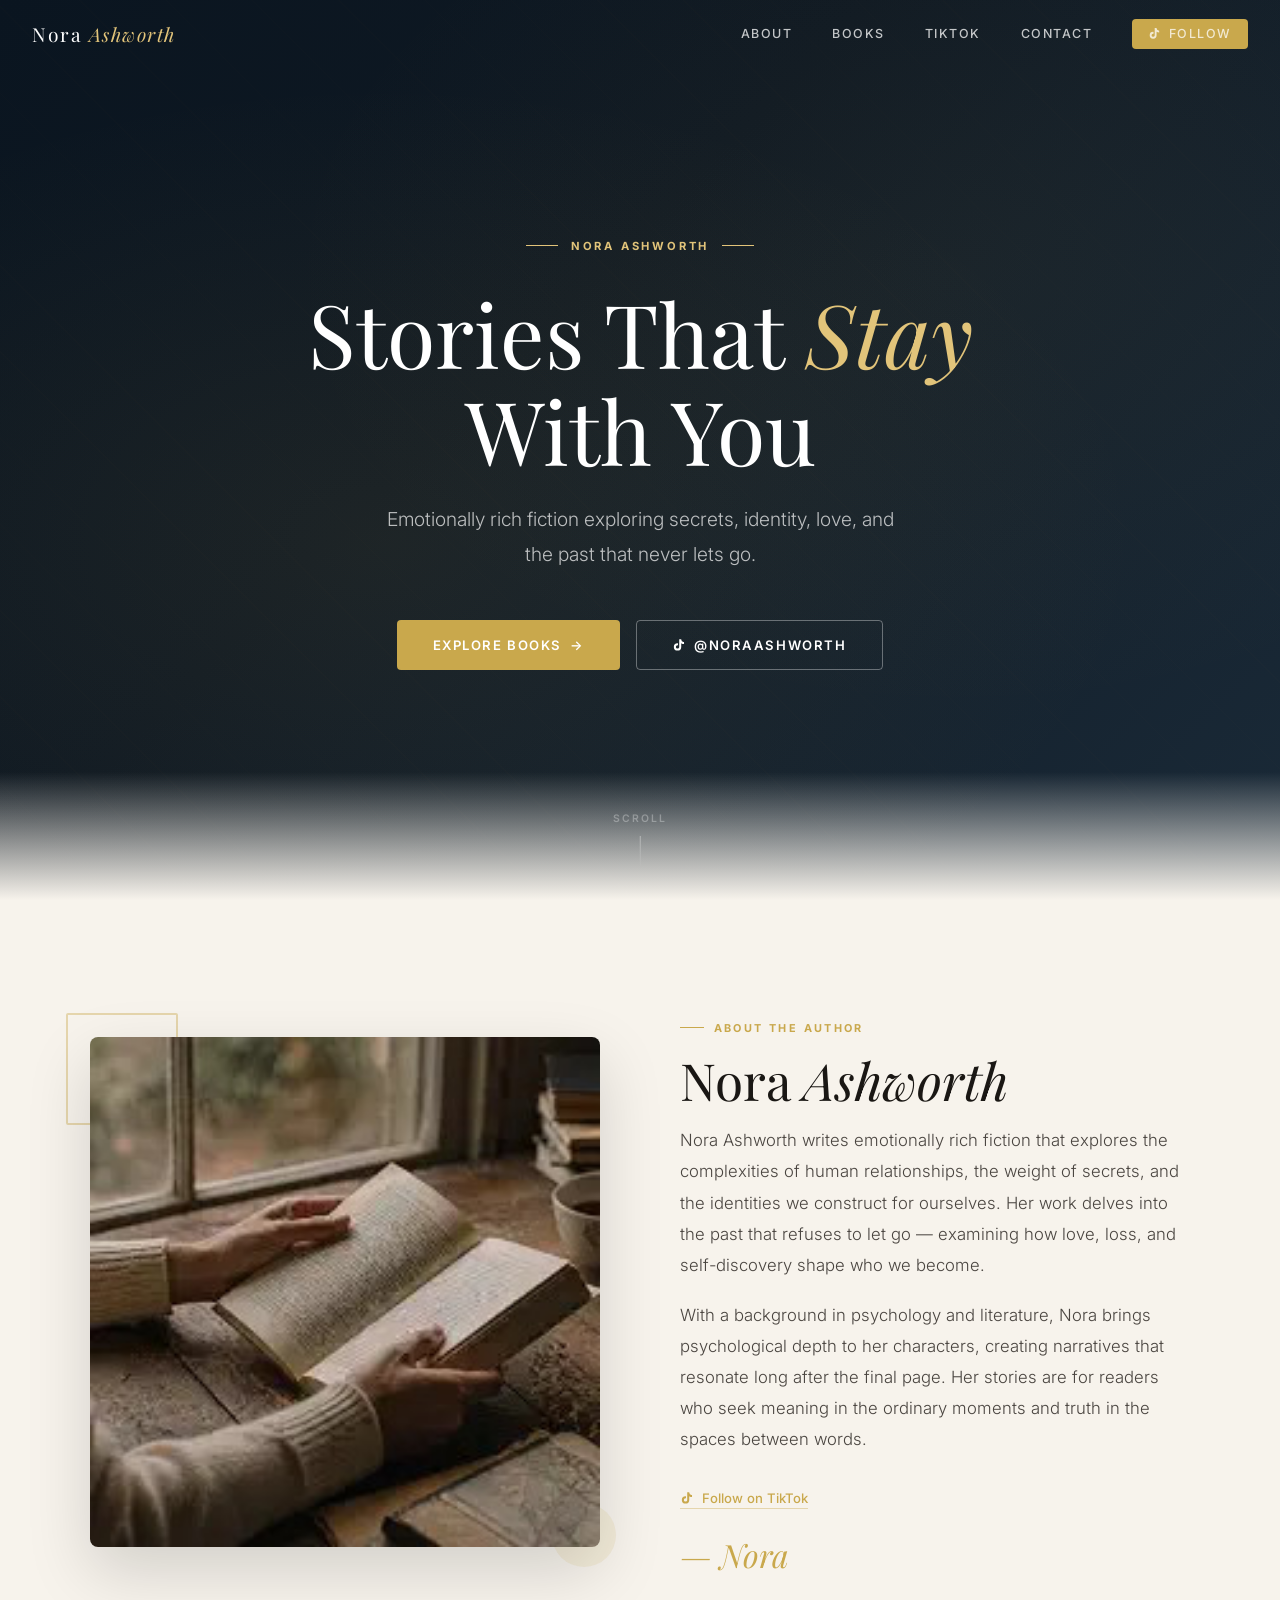
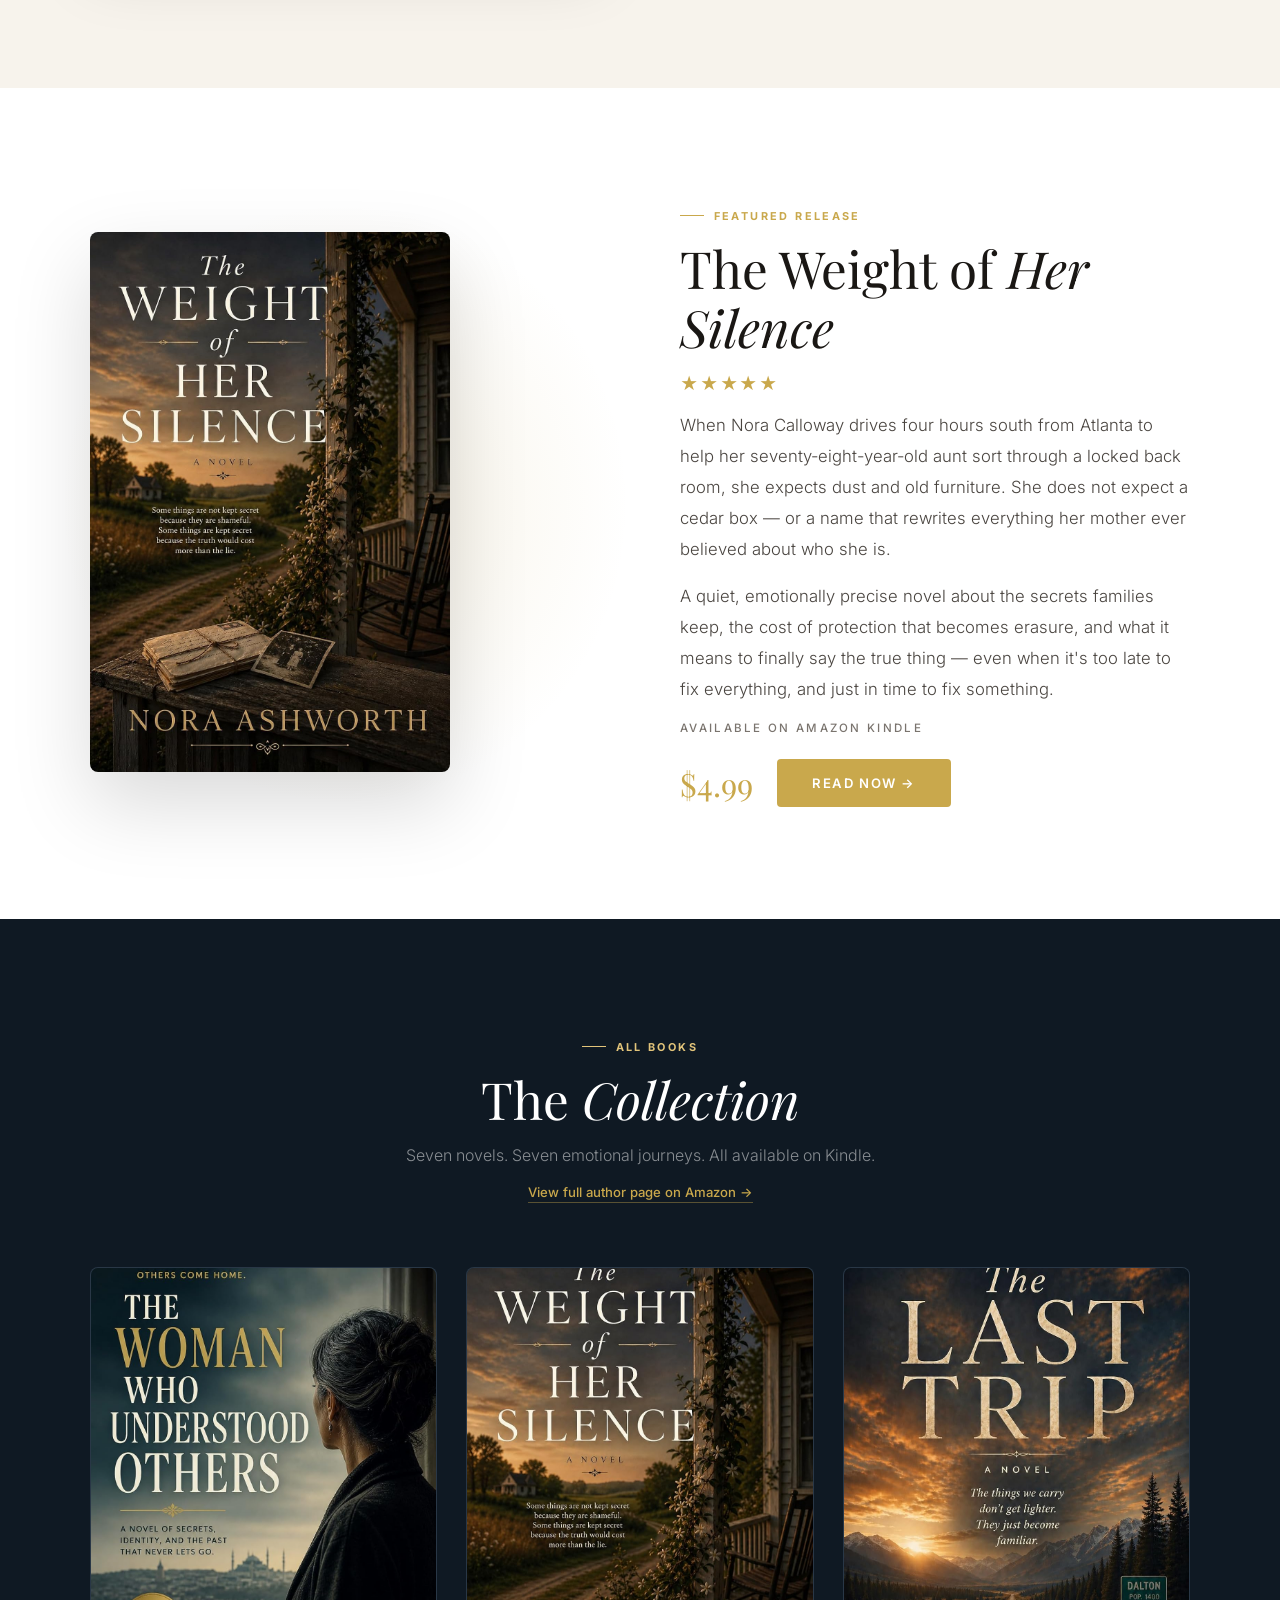
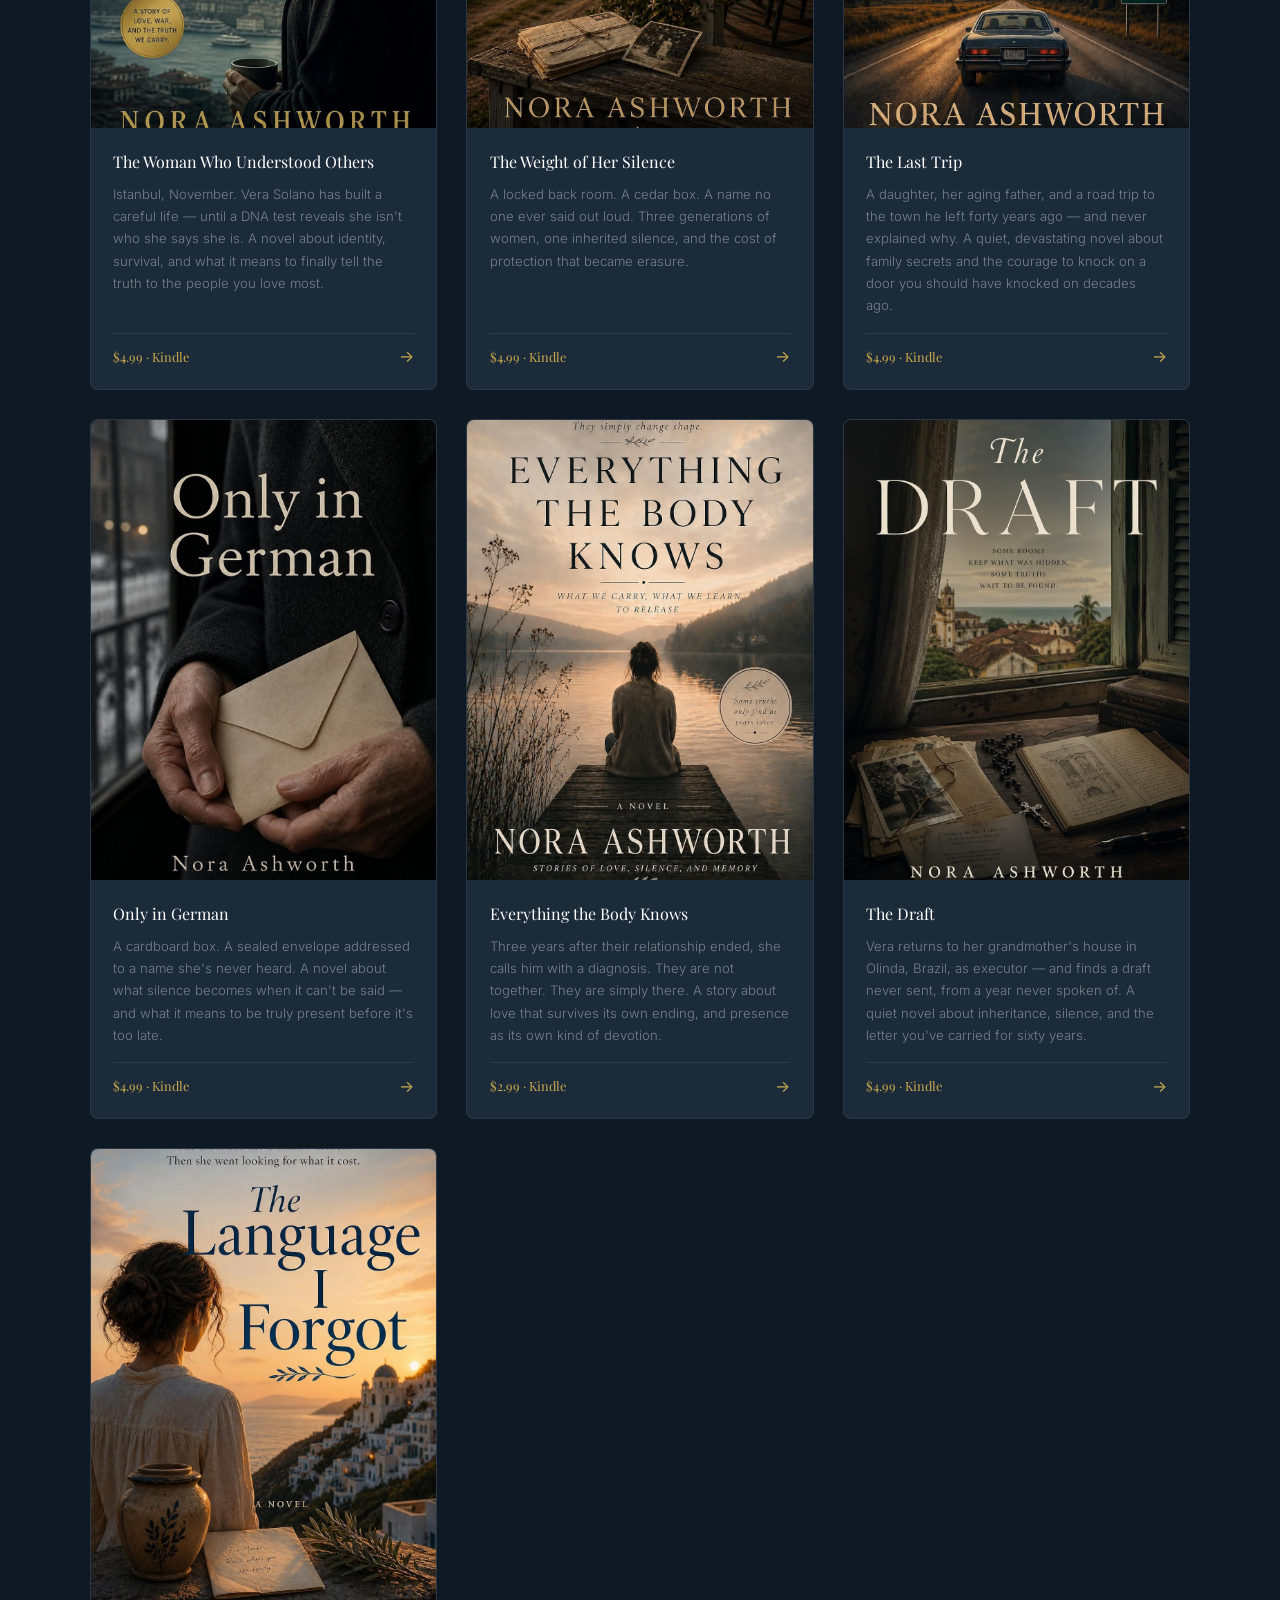
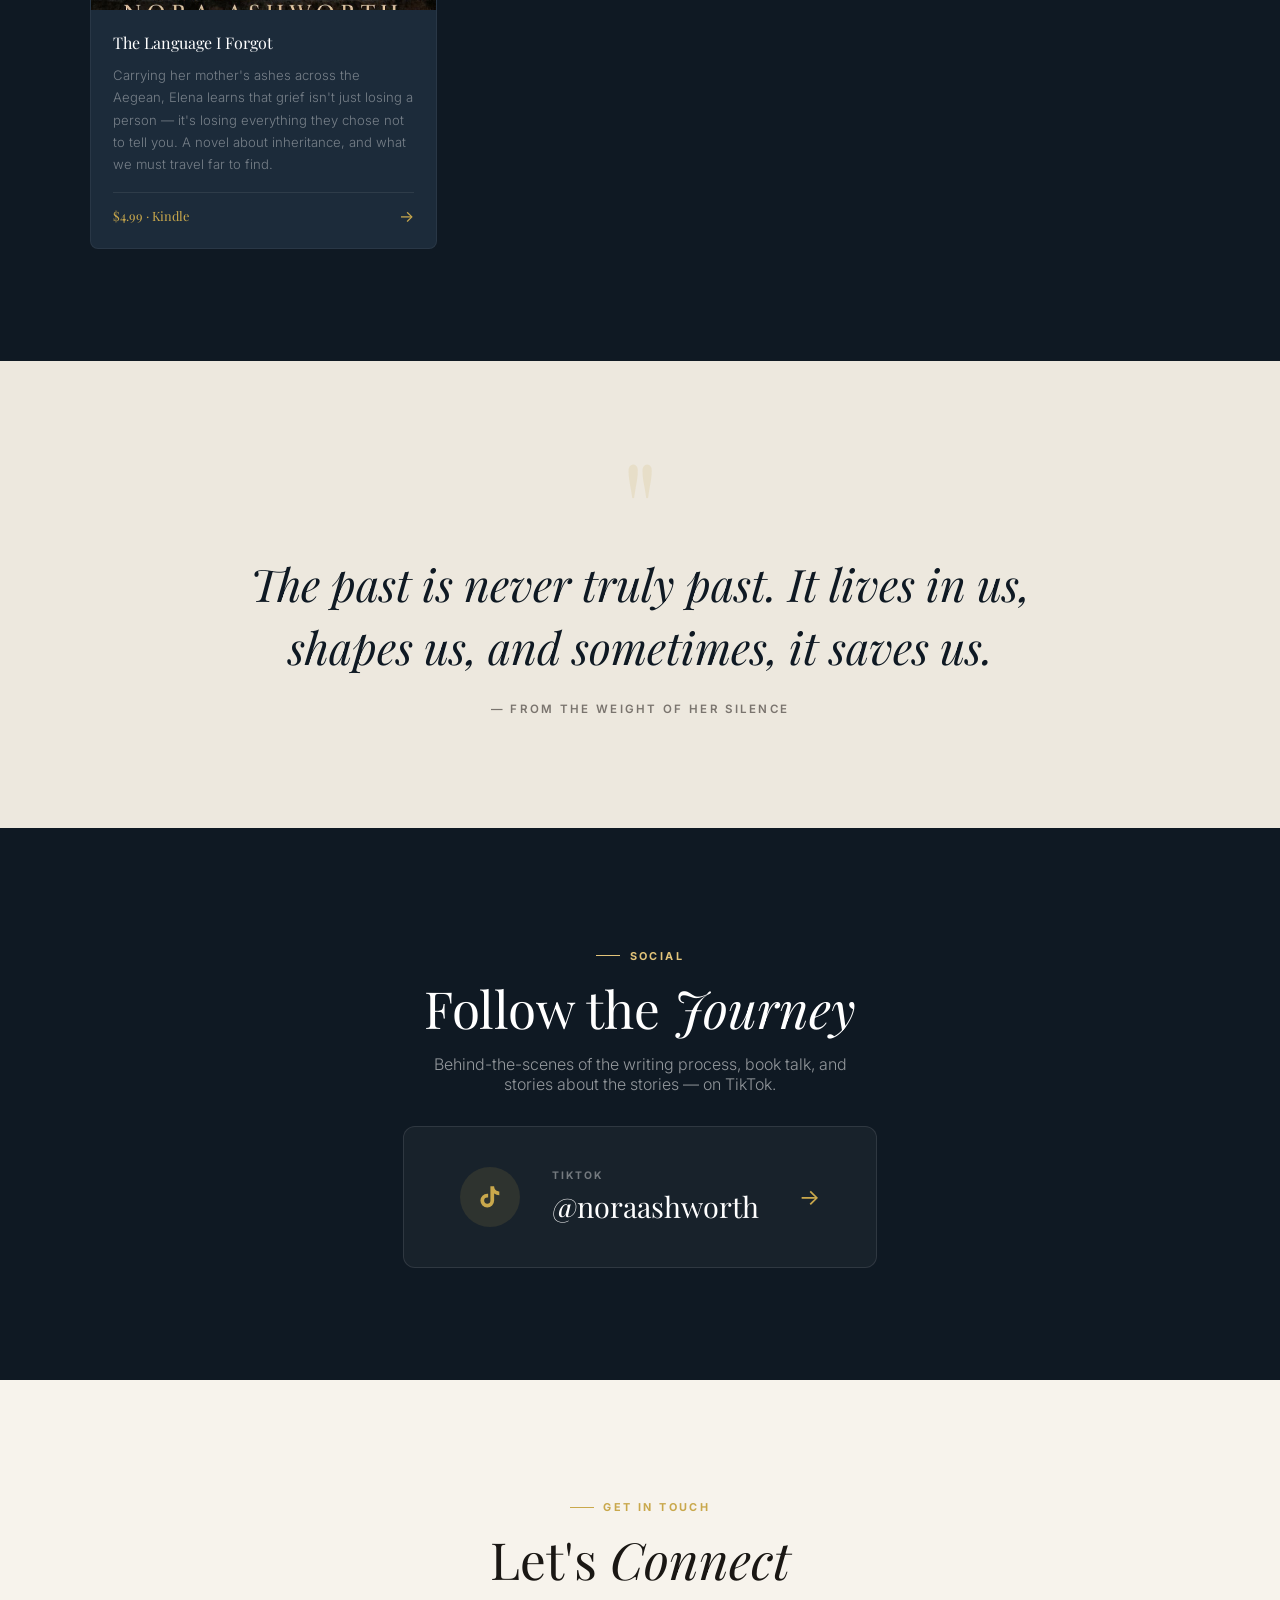
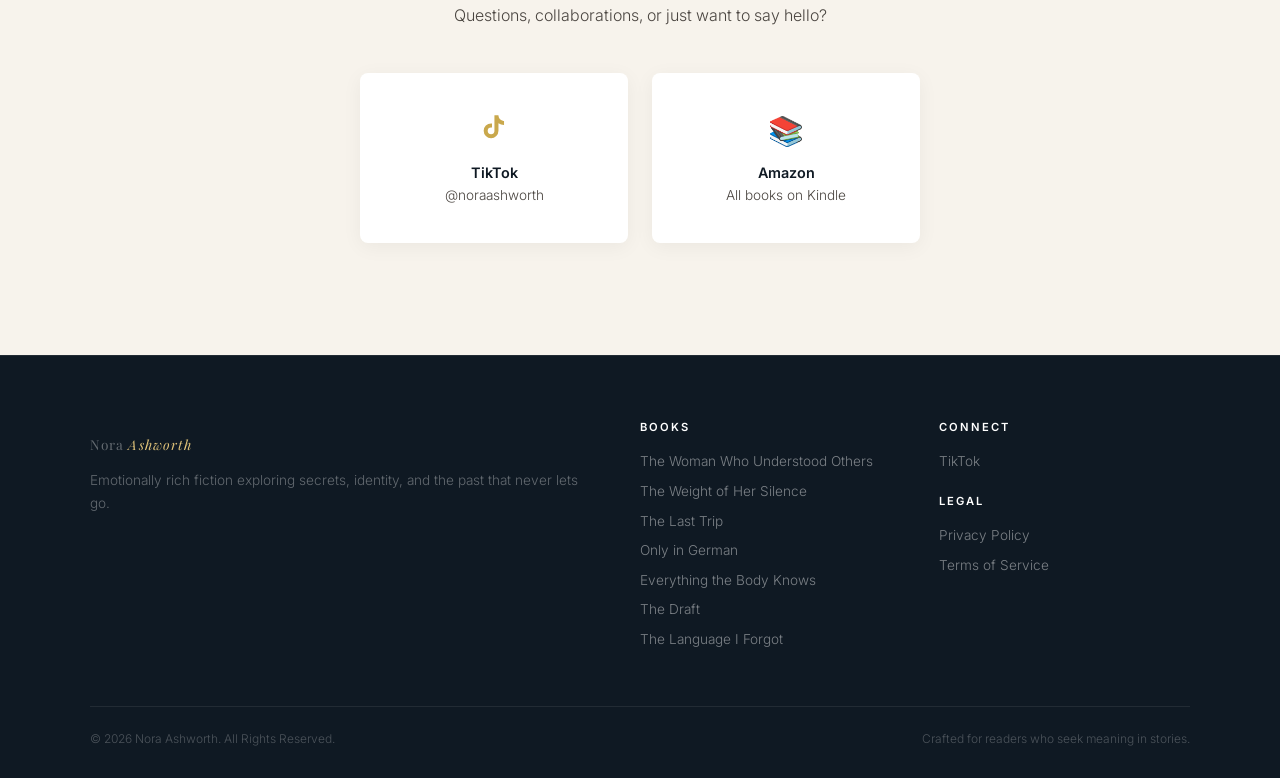
==== index.html @ f23a3b78 "Update index.html" ====
<!DOCTYPE html>
<html lang="en">
<head>

<meta charset="UTF-8">
<meta name="viewport" content="width=device-width, initial-scale=1.0">

<title>Nora Ashworth | Official Website</title>

<meta name="description" content="Discover the books, stories, and official information about author Nora Ashworth.">
<meta name="keywords" content="Nora Ashworth, author, fiction, novels, Kindle books, Amazon, literary fiction">
<meta name="author" content="Nora Ashworth">

<meta name="robots" content="index,follow,max-image-preview:large,max-snippet:-1,max-video-preview:-1">
<meta name="googlebot" content="index,follow">

<link rel="canonical" href="https://noraashworth.vercel.app/">

<!-- Open Graph -->
<meta property="og:type" content="website">
<meta property="og:site_name" content="Nora Ashworth">
<meta property="og:title" content="Nora Ashworth | Official Website">
<meta property="og:description" content="Discover the books, stories, and official information about author Nora Ashworth.">
<meta property="og:url" content="https://noraashworth.vercel.app/">
<meta property="og:image" content="https://noraashworth.vercel.app/og-image.jpg">
<meta property="og:image:alt" content="Nora Ashworth Official Website">
<meta property="og:locale" content="en_US">

<!-- Twitter -->
<meta name="twitter:card" content="summary_large_image">
<meta name="twitter:title" content="Nora Ashworth | Official Website">
<meta name="twitter:description" content="Discover the books, stories, and official information about author Nora Ashworth.">
<meta name="twitter:image" content="https://noraashworth.vercel.app/og-image.jpg">

<meta name="theme-color" content="#111111">

<script type="application/ld+json">
{
  "@context":"https://schema.org",
  "@type":"Person",
  "name":"Nora Ashworth",
  "url":"https://noraashworth.vercel.app/",
  "jobTitle":"Author"
}
</script>

<link rel="preconnect" href="https://fonts.googleapis.com"/>
<link rel="preconnect" href="https://fonts.gstatic.com" crossorigin/>
<link href="https://fonts.googleapis.com/css2?family=Playfair+Display:ital,wght@0,400;0,500;1,400;1,500&family=Inter:wght@300;400;500;600&display=swap" rel="stylesheet"/>
<style>
*,*::before,*::after{box-sizing:border-box;margin:0;padding:0}
:root{
  --navy:#0F1923;
  --navy-mid:#1C2B3A;
  --navy-soft:#243346;
  --ivory:#F7F3EC;
  --ivory-dark:#EDE8DE;
  --gold:#C9A84C;
  --gold-light:#E2C47A;
  --ink:#1A1714;
  --ink-mid:#4A4540;
  --ink-light:#7A746E;
}
html{scroll-behavior:smooth}
body{font-family:'Inter',sans-serif;background:var(--ivory);color:var(--ink);overflow-x:hidden}

/* ── NAV ── */
nav{
  position:fixed;top:0;left:0;width:100%;z-index:100;
  padding:1.2rem 2rem;
  display:flex;justify-content:space-between;align-items:center;
  transition:background 0.4s,backdrop-filter 0.4s,box-shadow 0.4s;
}
nav.scrolled{background:rgba(15,25,35,0.97);backdrop-filter:blur(12px);box-shadow:0 2px 24px rgba(0,0,0,0.3)}
.nav-logo{display:flex;align-items:center;gap:0.6rem;text-decoration:none}
.nav-logo span{font-family:'Playfair Display',serif;font-size:1.2rem;font-weight:400;color:#fff;letter-spacing:0.08em}
.nav-logo em{color:var(--gold-light);font-style:italic}
.nav-links{display:flex;align-items:center;gap:2.5rem}
.nav-links a{color:rgba(255,255,255,0.75);text-decoration:none;font-size:0.78rem;font-weight:500;letter-spacing:0.12em;text-transform:uppercase;transition:color 0.25s}
.nav-links a:hover{color:var(--gold-light)}
.nav-tiktok{
  display:flex;align-items:center;gap:0.5rem;
  background:var(--gold);color:#fff;padding:0.45rem 1rem;border-radius:4px;
  font-size:0.75rem;font-weight:600;letter-spacing:0.1em;text-transform:uppercase;
  text-decoration:none;transition:background 0.25s,transform 0.25s,box-shadow 0.25s;
}
.nav-tiktok:hover{background:#a87c2a;transform:translateY(-2px);box-shadow:0 6px 20px rgba(201,168,76,0.35)}
.hamburger{display:none;background:none;border:none;cursor:pointer;padding:0.3rem}
.hamburger svg{display:block}
.mobile-menu{
  display:none;position:fixed;top:0;left:0;width:100%;height:100vh;
  background:rgba(15,25,35,0.99);z-index:99;
  flex-direction:column;align-items:center;justify-content:center;gap:2rem;
}
.mobile-menu.open{display:flex}
.mobile-menu a{color:rgba(255,255,255,0.85);text-decoration:none;font-size:1.4rem;font-family:'Playfair Display',serif;transition:color 0.25s}
.mobile-menu a:hover{color:var(--gold-light)}
.mobile-close{position:absolute;top:1.5rem;right:1.5rem;background:none;border:none;color:#fff;cursor:pointer}

/* ── HERO ── */
.hero{
  position:relative;min-height:100vh;
  display:flex;align-items:center;justify-content:center;
  background:var(--navy);overflow:hidden;
}
.hero-bg{
  position:absolute;inset:0;
  background:radial-gradient(ellipse at 30% 60%, rgba(201,168,76,0.08) 0%, transparent 60%),
             radial-gradient(ellipse at 75% 30%, rgba(201,168,76,0.05) 0%, transparent 50%),
             linear-gradient(135deg, #0a1520 0%, #0F1923 40%, #1a2a38 100%);
}
.hero-lines{position:absolute;inset:0;overflow:hidden;opacity:0.04}
.hero-lines::before{
  content:'';position:absolute;top:-50%;left:-50%;width:200%;height:200%;
  background:repeating-linear-gradient(45deg,transparent,transparent 60px,rgba(201,168,76,0.3) 60px,rgba(201,168,76,0.3) 61px);
}
.hero-content{
  position:relative;z-index:2;text-align:center;max-width:760px;padding:2rem;
  animation:fadeUp 1s ease both;
}
@keyframes fadeUp{from{opacity:0;transform:translateY(32px)}to{opacity:1;transform:none}}
.eyebrow{
  display:inline-flex;align-items:center;gap:0.8rem;
  color:var(--gold-light);font-size:0.7rem;font-weight:700;letter-spacing:0.25em;text-transform:uppercase;
  margin-bottom:2rem;
}
.eyebrow::before,.eyebrow::after{content:'';width:2rem;height:1px;background:var(--gold-light)}
.hero h1{
  font-family:'Playfair Display',serif;font-size:clamp(3rem,7vw,5.5rem);font-weight:400;
  color:#fff;line-height:1.1;margin-bottom:1.5rem;
}
.hero h1 em{color:var(--gold-light);font-style:italic}
.hero p{color:rgba(255,255,255,0.7);font-size:clamp(1rem,2vw,1.2rem);font-weight:300;line-height:1.8;max-width:520px;margin:0 auto 3rem}
.hero-ctas{display:flex;gap:1rem;justify-content:center;flex-wrap:wrap}
.btn-gold{
  display:inline-flex;align-items:center;gap:0.5rem;
  background:var(--gold);color:#fff;padding:1rem 2.2rem;
  font-size:0.82rem;font-weight:600;letter-spacing:0.12em;text-transform:uppercase;
  border:none;border-radius:4px;cursor:pointer;text-decoration:none;
  transition:background 0.25s,transform 0.25s,box-shadow 0.25s;
}
.btn-gold:hover{background:#a87c2a;transform:translateY(-3px);box-shadow:0 10px 28px rgba(201,168,76,0.4)}
.btn-outline{
  display:inline-flex;align-items:center;gap:0.5rem;
  background:transparent;color:#fff;padding:1rem 2.2rem;
  font-size:0.82rem;font-weight:600;letter-spacing:0.12em;text-transform:uppercase;
  border:1px solid rgba(255,255,255,0.35);border-radius:4px;cursor:pointer;text-decoration:none;
  transition:background 0.25s,border-color 0.25s;
}
.btn-outline:hover{background:rgba(255,255,255,0.08);border-color:rgba(255,255,255,0.6)}
.scroll-hint{
  position:absolute;bottom:2rem;left:50%;transform:translateX(-50%);z-index:2;
  display:flex;flex-direction:column;align-items:center;gap:0.4rem;
  color:rgba(255,255,255,0.3);font-size:0.65rem;font-weight:600;letter-spacing:0.2em;text-transform:uppercase;
  animation:pulse 2s ease-in-out infinite;
}
@keyframes pulse{0%,100%{opacity:0.3}50%{opacity:0.7}}
.scroll-arrow{width:1px;height:2rem;background:linear-gradient(to bottom,rgba(255,255,255,0.4),transparent);margin-top:0.3rem}
.hero-fade{position:absolute;bottom:0;left:0;width:100%;height:8rem;background:linear-gradient(to top,var(--ivory),transparent)}

/* ── SECTIONS COMMON ── */
section{padding:7rem 2rem}
.container{max-width:1100px;margin:0 auto}
.section-eyebrow{
  display:inline-flex;align-items:center;gap:0.6rem;
  color:var(--gold);font-size:0.68rem;font-weight:700;letter-spacing:0.22em;text-transform:uppercase;
  margin-bottom:1rem;
}
.section-eyebrow::before{content:'';width:1.5rem;height:1px;background:var(--gold)}
.section-title{font-family:'Playfair Display',serif;font-size:clamp(2.2rem,4vw,3.5rem);font-weight:400;line-height:1.15;margin-bottom:1rem}
.section-title em{font-style:italic}

/* ── ABOUT ── */
.about-grid{display:grid;grid-template-columns:1fr 1fr;gap:5rem;align-items:center}
.about-img-wrap{position:relative}
.about-img-frame{
  position:absolute;top:-1.5rem;left:-1.5rem;width:7rem;height:7rem;
  border:2px solid var(--gold);border-radius:2px;opacity:0.4;
  transition:opacity 0.4s;
}
.about-img-wrap:hover .about-img-frame{opacity:0.7}
.about-img-dot{
  position:absolute;bottom:-1rem;right:-1rem;width:4rem;height:4rem;
  border-radius:50%;background:rgba(201,168,76,0.12);
}
.about-img-wrap img{position:relative;z-index:1;width:100%;border-radius:8px;box-shadow:0 24px 64px rgba(0,0,0,0.15);transition:transform 0.5s}
.about-img-wrap:hover img{transform:scale(1.02)}
.about-text{color:var(--ink-mid);font-size:1.05rem;line-height:1.85;font-weight:300;margin-bottom:1.2rem}
.about-sig{font-family:'Playfair Display',serif;font-size:2rem;font-style:italic;color:var(--gold);margin-top:1.5rem}
.tiktok-link{
  display:inline-flex;align-items:center;gap:0.5rem;
  color:var(--gold);font-size:0.82rem;font-weight:500;text-decoration:none;
  border-bottom:1px solid rgba(201,168,76,0.4);padding-bottom:2px;
  transition:color 0.25s,border-color 0.25s;margin-top:1rem;
}
.tiktok-link:hover{color:#a87c2a;border-color:#a87c2a}

/* ── FEATURED ── */
.featured{background:#fff}
.featured-grid{display:grid;grid-template-columns:1fr 1fr;gap:5rem;align-items:center}
.featured-img-wrap{position:relative}
.featured-glow{
  position:absolute;inset:-2rem;
  background:radial-gradient(ellipse at center,rgba(201,168,76,0.15) 0%,transparent 70%);
  border-radius:12px;transition:opacity 0.5s;
}
.featured-img-wrap:hover .featured-glow{opacity:1.5}
.featured-img-wrap img{position:relative;z-index:1;width:100%;max-width:360px;border-radius:8px;box-shadow:0 32px 80px rgba(0,0,0,0.15);transition:transform 0.5s}
.featured-img-wrap:hover img{transform:scale(1.03)}
.stars{color:var(--gold);font-size:1.1rem;letter-spacing:0.1em;margin-bottom:1rem}
.featured-label{font-size:0.72rem;color:var(--ink-light);font-weight:500;letter-spacing:0.2em;text-transform:uppercase;margin:1rem 0 1.5rem}
.price-row{display:flex;align-items:center;gap:1.5rem;margin-top:1.5rem}
.price{font-family:'Playfair Display',serif;font-size:2rem;font-weight:400;color:var(--gold)}

/* ── BOOKS GRID ── */
.books-section{background:var(--navy);padding:7rem 2rem}
.books-header{text-align:center;margin-bottom:4rem}
.books-header .section-eyebrow{color:var(--gold-light)}
.books-header .section-eyebrow::before{background:var(--gold-light)}
.books-header .section-title{color:#fff}
.books-header p{color:rgba(255,255,255,0.5);font-weight:300;max-width:480px;margin:0 auto}
.books-grid{
  display:grid;
  grid-template-columns:repeat(auto-fill,minmax(280px,1fr));
  gap:1.8rem;
}
.book-card{
  background:var(--navy-mid);border-radius:8px;overflow:hidden;
  border:1px solid rgba(255,255,255,0.06);
  text-decoration:none;color:inherit;
  display:flex;flex-direction:column;
  transition:transform 0.4s,border-color 0.4s,box-shadow 0.4s;
}
.book-card:hover{transform:translateY(-8px);border-color:rgba(201,168,76,0.5);box-shadow:0 24px 60px rgba(0,0,0,0.4)}
.book-cover{position:relative;aspect-ratio:3/4;overflow:hidden;background:var(--navy)}
.book-cover img{width:100%;height:100%;object-fit:cover;transition:transform 0.5s}
.book-card:hover .book-cover img{transform:scale(1.06)}
.book-overlay{
  position:absolute;inset:0;background:linear-gradient(to top,rgba(15,25,35,0.9) 0%,transparent 50%);
  display:flex;align-items:flex-end;justify-content:center;padding:1.2rem;
  opacity:0;transition:opacity 0.4s;
}
.book-card:hover .book-overlay{opacity:1}
.buy-label{
  background:var(--gold);color:#fff;padding:0.5rem 1.2rem;border-radius:3px;
  font-size:0.72rem;font-weight:700;letter-spacing:0.12em;text-transform:uppercase;
}
.book-info{padding:1.4rem;display:flex;flex-direction:column;flex:1}
.book-info h3{font-family:'Playfair Display',serif;font-size:1rem;font-weight:400;color:#fff;line-height:1.4;margin-bottom:0.6rem;transition:color 0.3s}
.book-card:hover .book-info h3{color:var(--gold-light)}
.book-info p{color:rgba(255,255,255,0.4);font-size:0.82rem;line-height:1.7;font-weight:300;flex:1}
.book-footer{display:flex;justify-content:space-between;align-items:center;margin-top:1rem;padding-top:0.8rem;border-top:1px solid rgba(255,255,255,0.08)}
.book-footer .price{font-size:0.8rem;color:var(--gold);font-weight:400}
.book-footer .arrow{color:var(--gold);font-size:1rem;transition:transform 0.3s}
.book-card:hover .book-footer .arrow{transform:translateX(4px)}

/* ── QUOTE ── */
.quote-section{background:var(--ivory-dark);text-align:center}
.quote-mark{font-family:'Playfair Display',serif;font-size:8rem;line-height:0.5;color:rgba(201,168,76,0.15);user-select:none;margin-bottom:1rem}
.quote-text{font-family:'Playfair Display',serif;font-size:clamp(1.8rem,3.5vw,3rem);font-style:italic;font-weight:400;color:var(--navy);line-height:1.4;max-width:820px;margin:0 auto 1.5rem}
.quote-source{font-size:0.72rem;font-weight:600;letter-spacing:0.2em;text-transform:uppercase;color:var(--ink-light)}

/* ── TIKTOK ── */
.tiktok-section{background:var(--navy);text-align:center}
.tiktok-section .section-eyebrow{color:var(--gold-light)}
.tiktok-section .section-eyebrow::before{background:var(--gold-light)}
.tiktok-section .section-title{color:#fff}
.tiktok-card{
  display:inline-flex;align-items:center;gap:2rem;
  background:rgba(255,255,255,0.04);border:1px solid rgba(255,255,255,0.1);
  border-radius:12px;padding:2.5rem 3.5rem;
  text-decoration:none;color:inherit;margin-top:2rem;
  transition:background 0.4s,border-color 0.4s,transform 0.4s,box-shadow 0.4s;
}
.tiktok-card:hover{background:rgba(255,255,255,0.08);border-color:rgba(201,168,76,0.5);transform:translateY(-4px);box-shadow:0 24px 60px rgba(0,0,0,0.3)}
.tiktok-icon-wrap{
  width:60px;height:60px;border-radius:50%;background:rgba(201,168,76,0.12);
  display:flex;align-items:center;justify-content:center;transition:background 0.3s;
}
.tiktok-card:hover .tiktok-icon-wrap{background:rgba(201,168,76,0.22)}
.tiktok-handle-label{font-size:0.65rem;font-weight:700;letter-spacing:0.2em;text-transform:uppercase;color:rgba(255,255,255,0.4);margin-bottom:0.3rem}
.tiktok-handle{font-family:'Playfair Display',serif;font-size:1.8rem;font-weight:400;color:#fff;transition:color 0.3s}
.tiktok-card:hover .tiktok-handle{color:var(--gold-light)}
.tiktok-arrow{color:var(--gold);font-size:1.4rem;margin-left:0.5rem;transition:transform 0.3s}
.tiktok-card:hover .tiktok-arrow{transform:translateX(5px)}

/* ── NEWSLETTER ── */
.newsletter-section{background:#1e3050;text-align:center}
.newsletter-section .section-eyebrow{color:var(--gold-light)}
.newsletter-section .section-eyebrow::before{background:var(--gold-light)}
.newsletter-section .section-title{color:#fff}
.newsletter-section p{color:rgba(255,255,255,0.6);font-weight:300;margin-bottom:3rem}
.newsletter-form{display:flex;gap:0.8rem;max-width:500px;margin:0 auto;flex-wrap:wrap;justify-content:center}
.newsletter-form input{
  flex:1;min-width:220px;padding:1rem 1.4rem;
  background:rgba(255,255,255,0.07);border:1px solid rgba(255,255,255,0.2);
  border-radius:4px;color:#fff;font-size:0.95rem;font-weight:300;
  transition:border-color 0.25s,background 0.25s;outline:none;
}
.newsletter-form input::placeholder{color:rgba(255,255,255,0.35)}
.newsletter-form input:focus{border-color:var(--gold);background:rgba(255,255,255,0.1)}
.newsletter-note{color:rgba(255,255,255,0.3);font-size:0.72rem;margin-top:1rem}

/* ── CONTACT ── */
.contact-grid{display:grid;grid-template-columns:repeat(2,1fr);gap:1.5rem;margin-top:3rem}
.contact-card{
  background:#fff;border-radius:8px;padding:2.5rem;text-align:center;
  box-shadow:0 4px 20px rgba(0,0,0,0.05);
  text-decoration:none;color:inherit;
  transition:transform 0.3s,box-shadow 0.3s;
}
.contact-card:hover{transform:translateY(-4px);box-shadow:0 12px 40px rgba(0,0,0,0.12)}
.contact-icon{font-size:1.8rem;margin-bottom:1rem}
.contact-card h3{font-size:0.9rem;font-weight:600;color:var(--navy);margin-bottom:0.4rem}
.contact-card p{font-size:0.85rem;color:var(--ink-mid);font-weight:300}

/* ── FOOTER ── */
footer{background:var(--navy);padding:4rem 2rem 2rem;border-top:1px solid rgba(255,255,255,0.08)}
.footer-grid{display:grid;grid-template-columns:2fr 1fr 1fr;gap:3rem;margin-bottom:3rem}
.footer-brand p{color:rgba(255,255,255,0.35);font-size:0.85rem;font-weight:300;line-height:1.7;margin-top:0.8rem}
.footer-logo{font-family:'Playfair Display',serif;font-size:1.2rem;color:#fff;letter-spacing:0.08em}
.footer-logo em{color:var(--gold-light);font-style:italic}
.footer-col h4{color:#fff;font-size:0.7rem;font-weight:600;letter-spacing:0.18em;text-transform:uppercase;margin-bottom:1rem}
.footer-col ul{list-style:none}
.footer-col ul li{margin-bottom:0.6rem}
.footer-col ul li a{color:rgba(255,255,255,0.45);font-size:0.85rem;font-weight:300;text-decoration:none;transition:color 0.25s}
.footer-col ul li a:hover{color:var(--gold-light)}
.footer-bottom{border-top:1px solid rgba(255,255,255,0.08);padding-top:1.5rem;display:flex;justify-content:space-between;align-items:center;flex-wrap:wrap;gap:1rem}
.footer-bottom p{color:rgba(255,255,255,0.25);font-size:0.75rem;font-weight:300}

/* ── REVEAL ── */
.reveal{opacity:0;transform:translateY(24px);transition:opacity 0.75s cubic-bezier(0.4,0,0.2,1),transform 0.75s cubic-bezier(0.4,0,0.2,1)}
.reveal.visible{opacity:1;transform:none}
.reveal-delay-1{transition-delay:0.1s}
.reveal-delay-2{transition-delay:0.2s}

/* ── RESPONSIVE ── */
@media(max-width:900px){
  .about-grid,.featured-grid{grid-template-columns:1fr;gap:3rem}
  .featured-img-wrap{order:2;display:flex;justify-content:center}
  .featured-img-wrap img{max-width:280px}
  .contact-grid{grid-template-columns:1fr}
  .footer-grid{grid-template-columns:1fr 1fr}
  .nav-links{display:none}
  .hamburger{display:block}
  .tiktok-card{flex-direction:column;gap:1rem;padding:2rem}
}
@media(max-width:600px){
  .books-grid{grid-template-columns:repeat(2,1fr);gap:1rem}
  .footer-grid{grid-template-columns:1fr}
  .footer-bottom{flex-direction:column;text-align:center}
  .newsletter-form{flex-direction:column}
  .hero-ctas{flex-direction:column;align-items:center}
}
@media(max-width:380px){
  .books-grid{grid-template-columns:1fr}
}

/* ── REVEAL ON SCROLL ── */
.reveal{opacity:0;transform:translateY(28px);transition:opacity 0.6s ease,transform 0.6s ease}
.reveal.visible{opacity:1;transform:none}
.reveal-delay-1{transition-delay:0.15s}
.reveal-delay-2{transition-delay:0.3s}
</style>
</head>
<body>

<!-- NAV -->
<nav id="nav">
  <a class="nav-logo" href="#" onclick="window.scrollTo({top:0,behavior:'smooth'});return false;">
    <span>Nora <em>Ashworth</em></span>
  </a>
  <div class="nav-links">
    <a href="#" onclick="document.getElementById('about').scrollIntoView({behavior:'smooth'});return false;">About</a>
    <a href="#" onclick="document.getElementById('books').scrollIntoView({behavior:'smooth'});return false;">Books</a>
    <a href="#" onclick="document.getElementById('tiktok').scrollIntoView({behavior:'smooth'});return false;">TikTok</a>
    <a href="#" onclick="document.getElementById('contact').scrollIntoView({behavior:'smooth'});return false;">Contact</a>
    <a class="nav-tiktok" href="#" onclick="openTikTokModal();return false;">
      <svg width="13" height="13" viewBox="0 0 24 24" fill="currentColor"><path d="M19.59 6.69a4.83 4.83 0 0 1-3.77-4.25V2h-3.45v13.67a2.89 2.89 0 0 1-2.88 2.5 2.89 2.89 0 0 1-2.89-2.89 2.89 2.89 0 0 1 2.89-2.89c.28 0 .54.04.79.1V9.01a6.33 6.33 0 0 0-.79-.05 6.34 6.34 0 0 0-6.34 6.34 6.34 6.34 0 0 0 6.34 6.34 6.34 6.34 0 0 0 6.33-6.34V8.82a8.18 8.18 0 0 0 4.78 1.52V6.9a4.85 4.85 0 0 1-1.01-.21z"/></svg>
      Follow
    </a>
  </div>
  <button class="hamburger" onclick="toggleMenu()" aria-label="Menu">
    <svg id="ham-icon" width="24" height="24" viewBox="0 0 24 24" fill="none" stroke="white" stroke-width="2"><line x1="3" y1="6" x2="21" y2="6"/><line x1="3" y1="12" x2="21" y2="12"/><line x1="3" y1="18" x2="21" y2="18"/></svg>
  </button>
</nav>

<div class="mobile-menu" id="mobileMenu">
  <button class="mobile-close" onclick="toggleMenu()">
    <svg width="28" height="28" viewBox="0 0 24 24" fill="none" stroke="white" stroke-width="2"><line x1="18" y1="6" x2="6" y2="18"/><line x1="6" y1="6" x2="18" y2="18"/></svg>
  </button>
  <a href="#" onclick="document.getElementById('about').scrollIntoView({behavior:'smooth'});toggleMenu();return false;">About</a>
  <a href="#" onclick="document.getElementById('books').scrollIntoView({behavior:'smooth'});toggleMenu();return false;">Books</a>
  <a href="#" onclick="document.getElementById('tiktok').scrollIntoView({behavior:'smooth'});toggleMenu();return false;">TikTok</a>
  <a href="#" onclick="document.getElementById('contact').scrollIntoView({behavior:'smooth'});toggleMenu();return false;">Contact</a>
  <a href="#" onclick="openTikTokModal();return false;" style="color:var(--gold-light)">@noraashworth</a>
</div>

<!-- HERO -->
<section class="hero">
  <div class="hero-bg"></div>
  <div class="hero-lines"></div>
  <div class="hero-content">
    <div class="eyebrow">Nora Ashworth</div>
    <h1>Stories That <em>Stay</em><br>With You</h1>
    <p>Emotionally rich fiction exploring secrets, identity, love, and the past that never lets go.</p>
    <div class="hero-ctas">
      <a class="btn-gold" href="#" onclick="document.getElementById('books').scrollIntoView({behavior:'smooth'});return false;">Explore Books <span>→</span></a>
      <a class="btn-outline" href="#" onclick="openTikTokModal();return false;">
        <svg width="14" height="14" viewBox="0 0 24 24" fill="currentColor"><path d="M19.59 6.69a4.83 4.83 0 0 1-3.77-4.25V2h-3.45v13.67a2.89 2.89 0 0 1-2.88 2.5 2.89 2.89 0 0 1-2.89-2.89 2.89 2.89 0 0 1 2.89-2.89c.28 0 .54.04.79.1V9.01a6.33 6.33 0 0 0-.79-.05 6.34 6.34 0 0 0-6.34 6.34 6.34 6.34 0 0 0 6.34 6.34 6.34 6.34 0 0 0 6.33-6.34V8.82a8.18 8.18 0 0 0 4.78 1.52V6.9a4.85 4.85 0 0 1-1.01-.21z"/></svg>
        @noraashworth
      </a>
    </div>
  </div>
  <div class="scroll-hint"><span>Scroll</span><div class="scroll-arrow"></div></div>
  <div class="hero-fade"></div>
</section>

<!-- ABOUT -->
<section id="about" style="background:var(--ivory)">
  <div class="container">
    <div class="about-grid">
      <div class="about-img-wrap reveal">
        <div class="about-img-frame"></div>
        <div class="about-img-dot"></div>
        <img src="[data-uri]" alt="Nora Ashworth" />
      </div>
      <div class="reveal reveal-delay-1">
        <div class="section-eyebrow">About the Author</div>
        <h2 class="section-title">Nora <em>Ashworth</em></h2>
        <p class="about-text">Nora Ashworth writes emotionally rich fiction that explores the complexities of human relationships, the weight of secrets, and the identities we construct for ourselves. Her work delves into the past that refuses to let go — examining how love, loss, and self-discovery shape who we become.</p>
        <p class="about-text">With a background in psychology and literature, Nora brings psychological depth to her characters, creating narratives that resonate long after the final page. Her stories are for readers who seek meaning in the ordinary moments and truth in the spaces between words.</p>
        <a class="tiktok-link" href="#" onclick="openTikTokModal();return false;">
          <svg width="14" height="14" viewBox="0 0 24 24" fill="currentColor"><path d="M19.59 6.69a4.83 4.83 0 0 1-3.77-4.25V2h-3.45v13.67a2.89 2.89 0 0 1-2.88 2.5 2.89 2.89 0 0 1-2.89-2.89 2.89 2.89 0 0 1 2.89-2.89c.28 0 .54.04.79.1V9.01a6.33 6.33 0 0 0-.79-.05 6.34 6.34 0 0 0-6.34 6.34 6.34 6.34 0 0 0 6.34 6.34 6.34 6.34 0 0 0 6.33-6.34V8.82a8.18 8.18 0 0 0 4.78 1.52V6.9a4.85 4.85 0 0 1-1.01-.21z"/></svg>
          Follow on TikTok
        </a>
        <p class="about-sig">— Nora</p>
      </div>
    </div>
  </div>
</section>

<!-- FEATURED -->
<section id="featured" class="featured">
  <div class="container">
    <div class="featured-grid">
      <div class="featured-img-wrap reveal">
        <div class="featured-glow"></div>
        <img src="[data-uri]" alt="The Weight of Her Silence" />
      </div>
      <div class="reveal reveal-delay-1">
        <div class="section-eyebrow">Featured Release</div>
        <h2 class="section-title">The Weight of <em>Her Silence</em></h2>
        <div class="stars">★★★★★</div>
        <p style="color:var(--ink-mid);font-size:1.05rem;line-height:1.85;font-weight:300;margin-bottom:1rem">When Nora Calloway drives four hours south from Atlanta to help her seventy-eight-year-old aunt sort through a locked back room, she expects dust and old furniture. She does not expect a cedar box — or a name that rewrites everything her mother ever believed about who she is.</p>
        <p style="color:var(--ink-mid);font-size:1.05rem;line-height:1.85;font-weight:300">A quiet, emotionally precise novel about the secrets families keep, the cost of protection that becomes erasure, and what it means to finally say the true thing — even when it's too late to fix everything, and just in time to fix something.</p>
        <p class="featured-label">Available on Amazon Kindle</p>
        <div class="price-row">
          <span class="price">$4.99</span>
          <a class="btn-gold" href="https://www.amazon.com/dp/B0GZ8KCDYT" onclick="window.open(this.href);return false;">
            Read Now →
          </a>
        </div>
      </div>
    </div>
  </div>
</section>

<!-- BOOKS GRID -->
<section id="books" class="books-section">
  <div class="container">
    <div class="books-header reveal">
      <div class="section-eyebrow">All Books</div>
      <h2 class="section-title">The <em>Collection</em></h2>
      <p>Seven novels. Seven emotional journeys. All available on Kindle.</p>
      <a href="https://www.amazon.com/stores/Nora-Ashworth/author/B0GZ97K9LC/allbooks?ccs_id=fb4211f6-3274-4c68-b1d8-dc761da12cc0" onclick="window.open(this.href);return false;" class="tiktok-link" style="margin-top:1.2rem">
        View full author page on Amazon →
      </a>
    </div>
    <div class="books-grid">
    <a class="book-card" href="https://www.amazon.com/dp/B0GX32HPV2" onclick="window.open(this.href);return false;">
      <div class="book-cover">
        <img src="[data-uri]" alt="The Woman Who Understood Others" loading="lazy" />
        <div class="book-overlay">
          <span class="buy-label">Buy on Amazon</span>
        </div>
      </div>
      <div class="book-info">
        <h3>The Woman Who Understood Others</h3>
        <p>Istanbul, November. Vera Solano has built a careful life — until a DNA test reveals she isn&#x27;t who she says she is. A novel about identity, survival, and what it means to finally tell the truth to the people you love most.</p>
        <div class="book-footer">
          <span class="price">$4.99 · Kindle</span>
          <span class="arrow">→</span>
        </div>
      </div>
    </a>
    <a class="book-card" href="https://www.amazon.com/dp/B0GZ8KCDYT" onclick="window.open(this.href);return false;">
      <div class="book-cover">
        <img src="[data-uri]" alt="The Weight of Her Silence" loading="lazy" />
        <div class="book-overlay">
          <span class="buy-label">Buy on Amazon</span>
        </div>
      </div>
      <div class="book-info">
        <h3>The Weight of Her Silence</h3>
        <p>A locked back room. A cedar box. A name no one ever said out loud. Three generations of women, one inherited silence, and the cost of protection that became erasure.</p>
        <div class="book-footer">
          <span class="price">$4.99 · Kindle</span>
          <span class="arrow">→</span>
        </div>
      </div>
    </a>
    <a class="book-card" href="https://www.amazon.com/dp/B0GX2WC897" onclick="window.open(this.href);return false;">
      <div class="book-cover">
        <img src="[data-uri]" alt="The Last Trip" loading="lazy" />
        <div class="book-overlay">
          <span class="buy-label">Buy on Amazon</span>
        </div>
      </div>
      <div class="book-info">
        <h3>The Last Trip</h3>
        <p>A daughter, her aging father, and a road trip to the town he left forty years ago — and never explained why. A quiet, devastating novel about family secrets and the courage to knock on a door you should have knocked on decades ago.</p>
        <div class="book-footer">
          <span class="price">$4.99 · Kindle</span>
          <span class="arrow">→</span>
        </div>
      </div>
    </a>
    <a class="book-card" href="https://www.amazon.com/dp/B0GZ248SWF" onclick="window.open(this.href);return false;">
      <div class="book-cover">
        <img src="[data-uri]" alt="Only in German" loading="lazy" />
        <div class="book-overlay">
          <span class="buy-label">Buy on Amazon</span>
        </div>
      </div>
      <div class="book-info">
        <h3>Only in German</h3>
        <p>A cardboard box. A sealed envelope addressed to a name she&#x27;s never heard. A novel about what silence becomes when it can&#x27;t be said — and what it means to be truly present before it&#x27;s too late.</p>
        <div class="book-footer">
          <span class="price">$4.99 · Kindle</span>
          <span class="arrow">→</span>
        </div>
      </div>
    </a>
    <a class="book-card" href="https://www.amazon.com/dp/B0GX36T1NR" onclick="window.open(this.href);return false;">
      <div class="book-cover">
        <img src="[data-uri]" alt="Everything the Body Knows" loading="lazy" />
        <div class="book-overlay">
          <span class="buy-label">Buy on Amazon</span>
        </div>
      </div>
      <div class="book-info">
        <h3>Everything the Body Knows</h3>
        <p>Three years after their relationship ended, she calls him with a diagnosis. They are not together. They are simply there. A story about love that survives its own ending, and presence as its own kind of devotion.</p>
        <div class="book-footer">
          <span class="price">$2.99 · Kindle</span>
          <span class="arrow">→</span>
        </div>
      </div>
    </a>
    <a class="book-card" href="https://www.amazon.com/dp/B0GZ73FNM8" onclick="window.open(this.href);return false;">
      <div class="book-cover">
        <img src="[data-uri]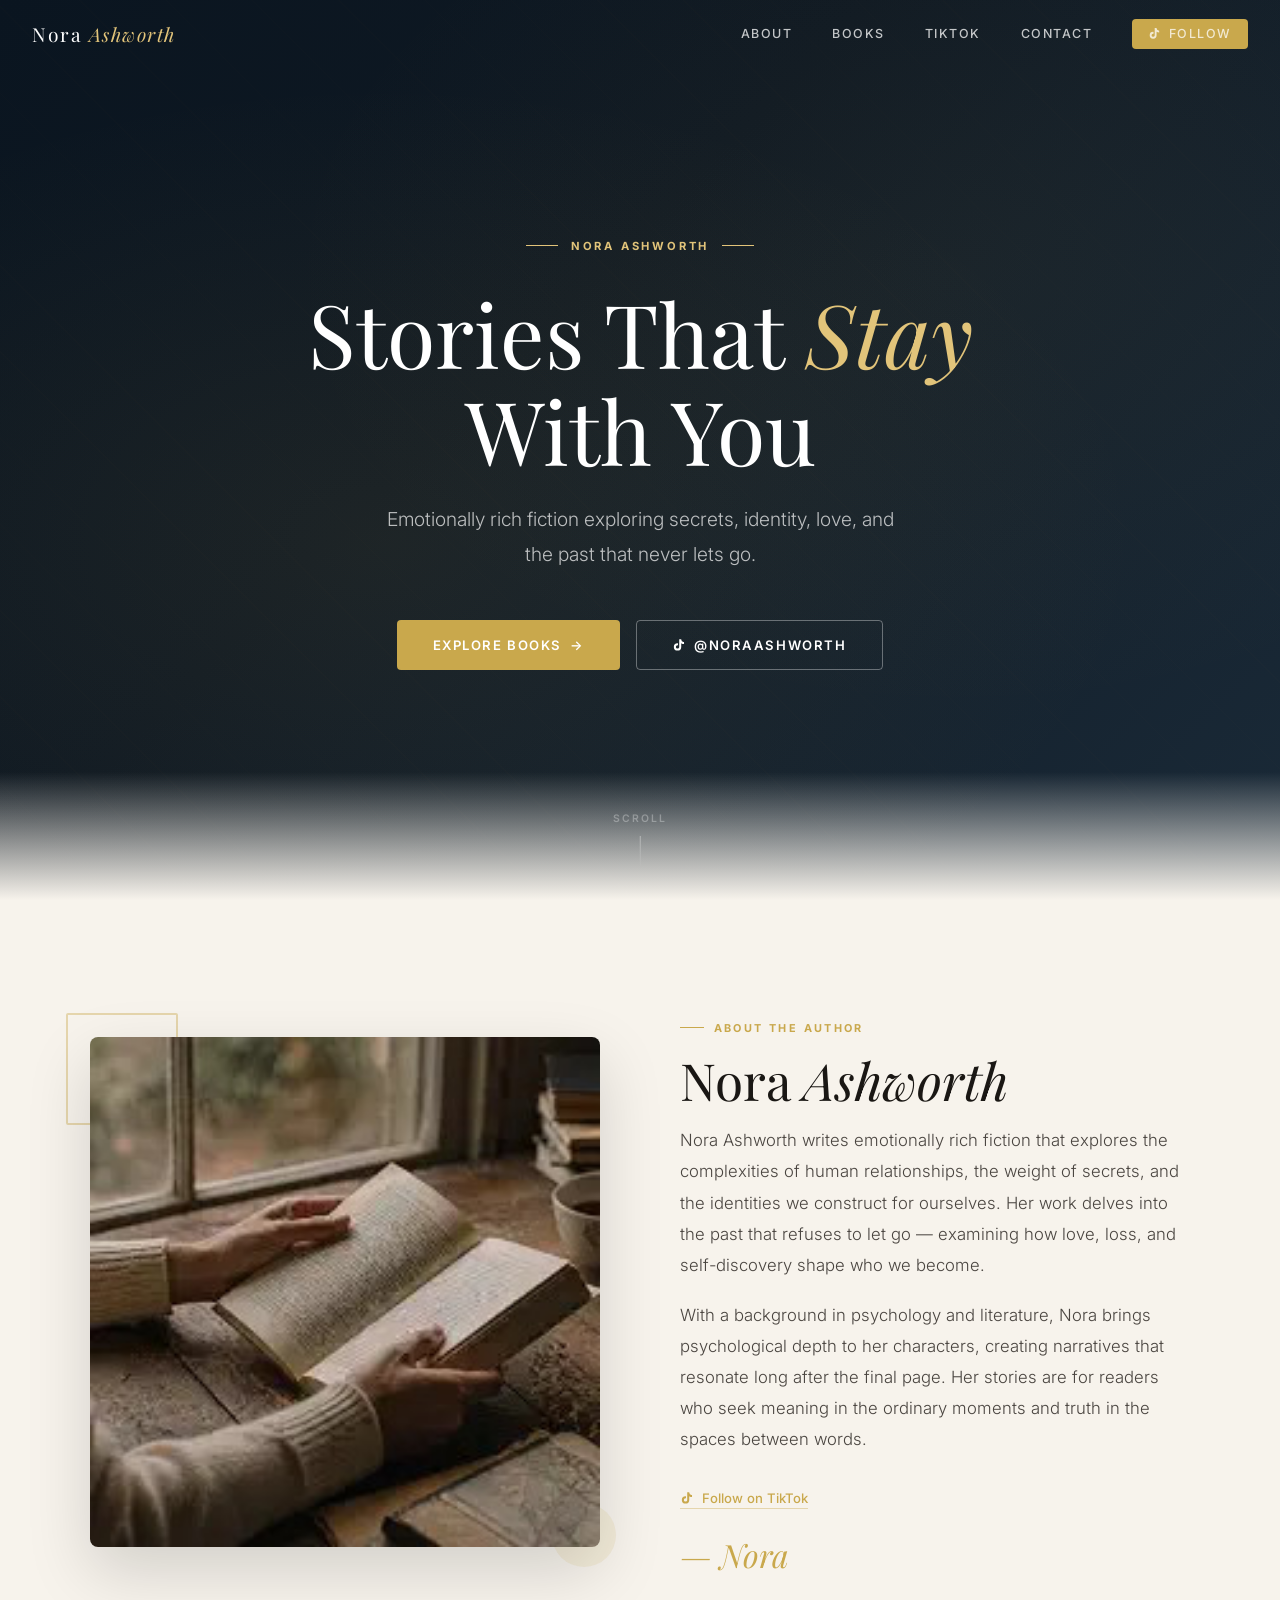
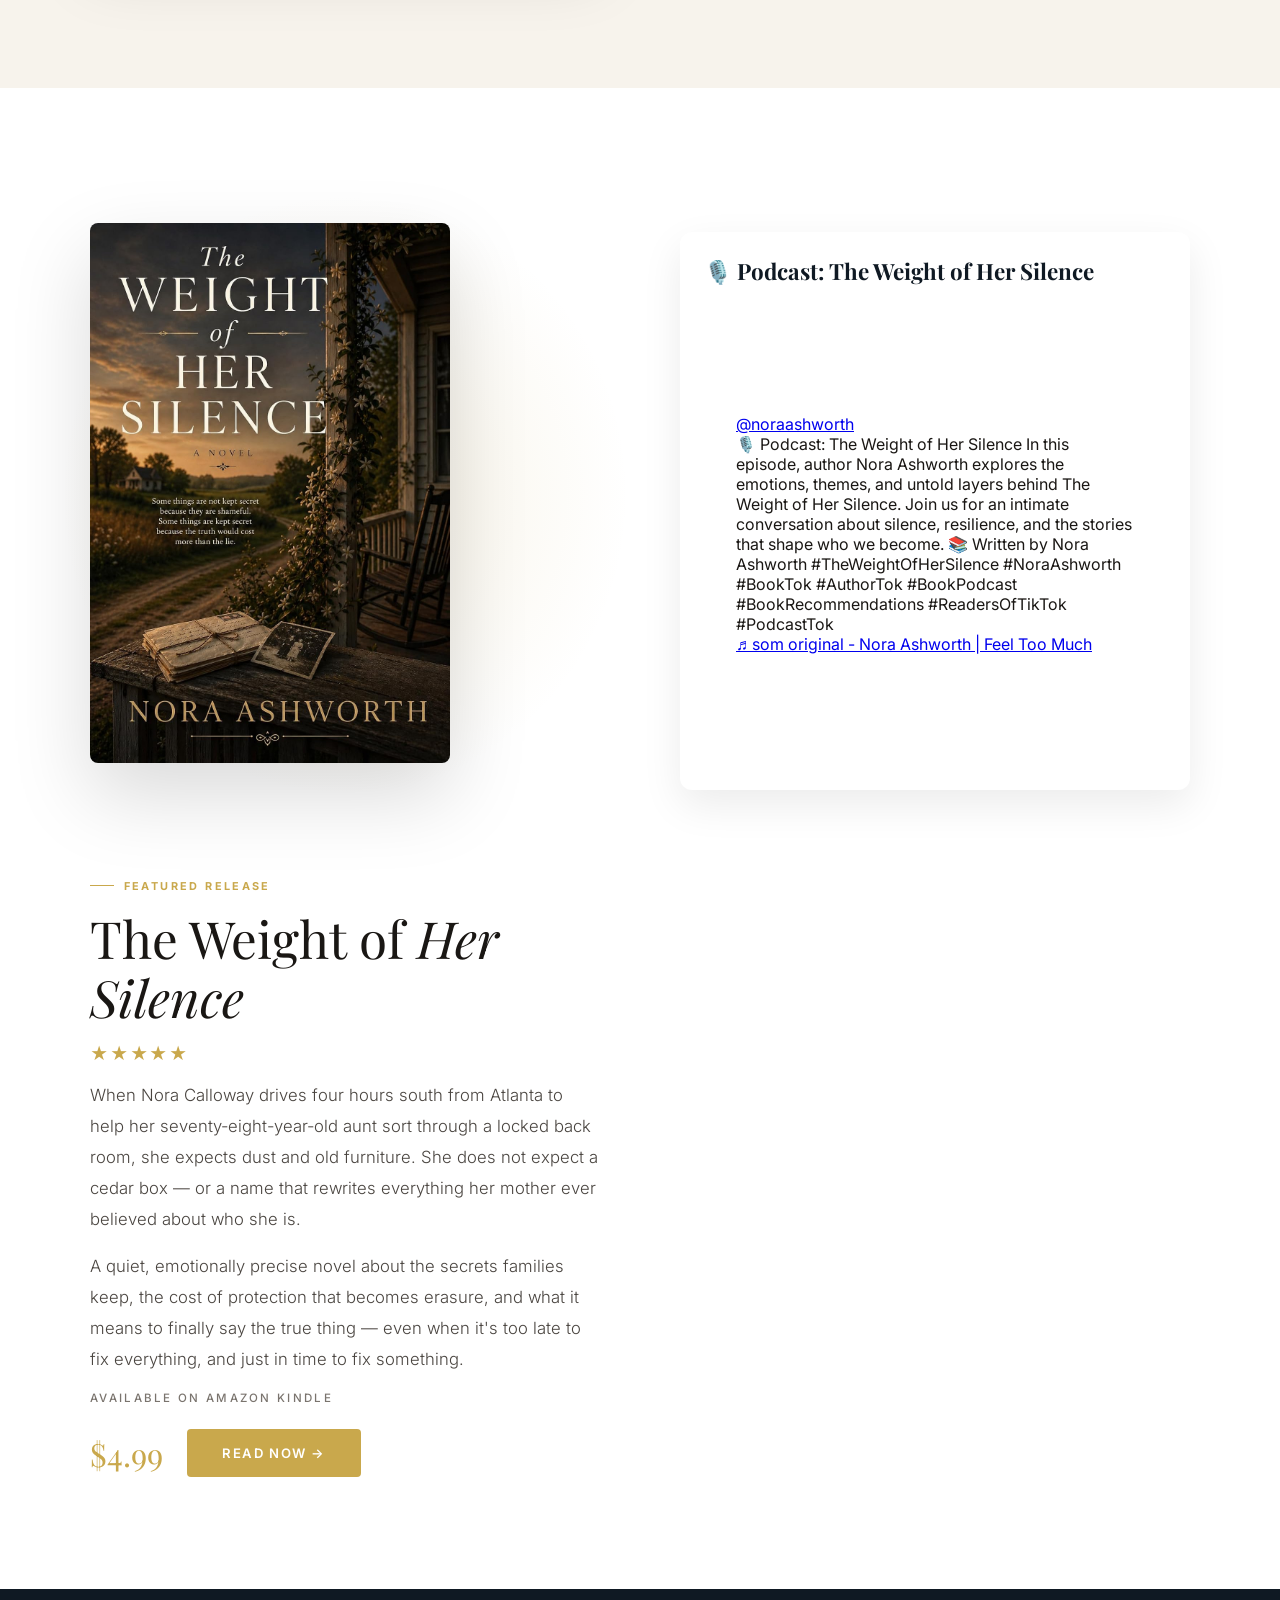
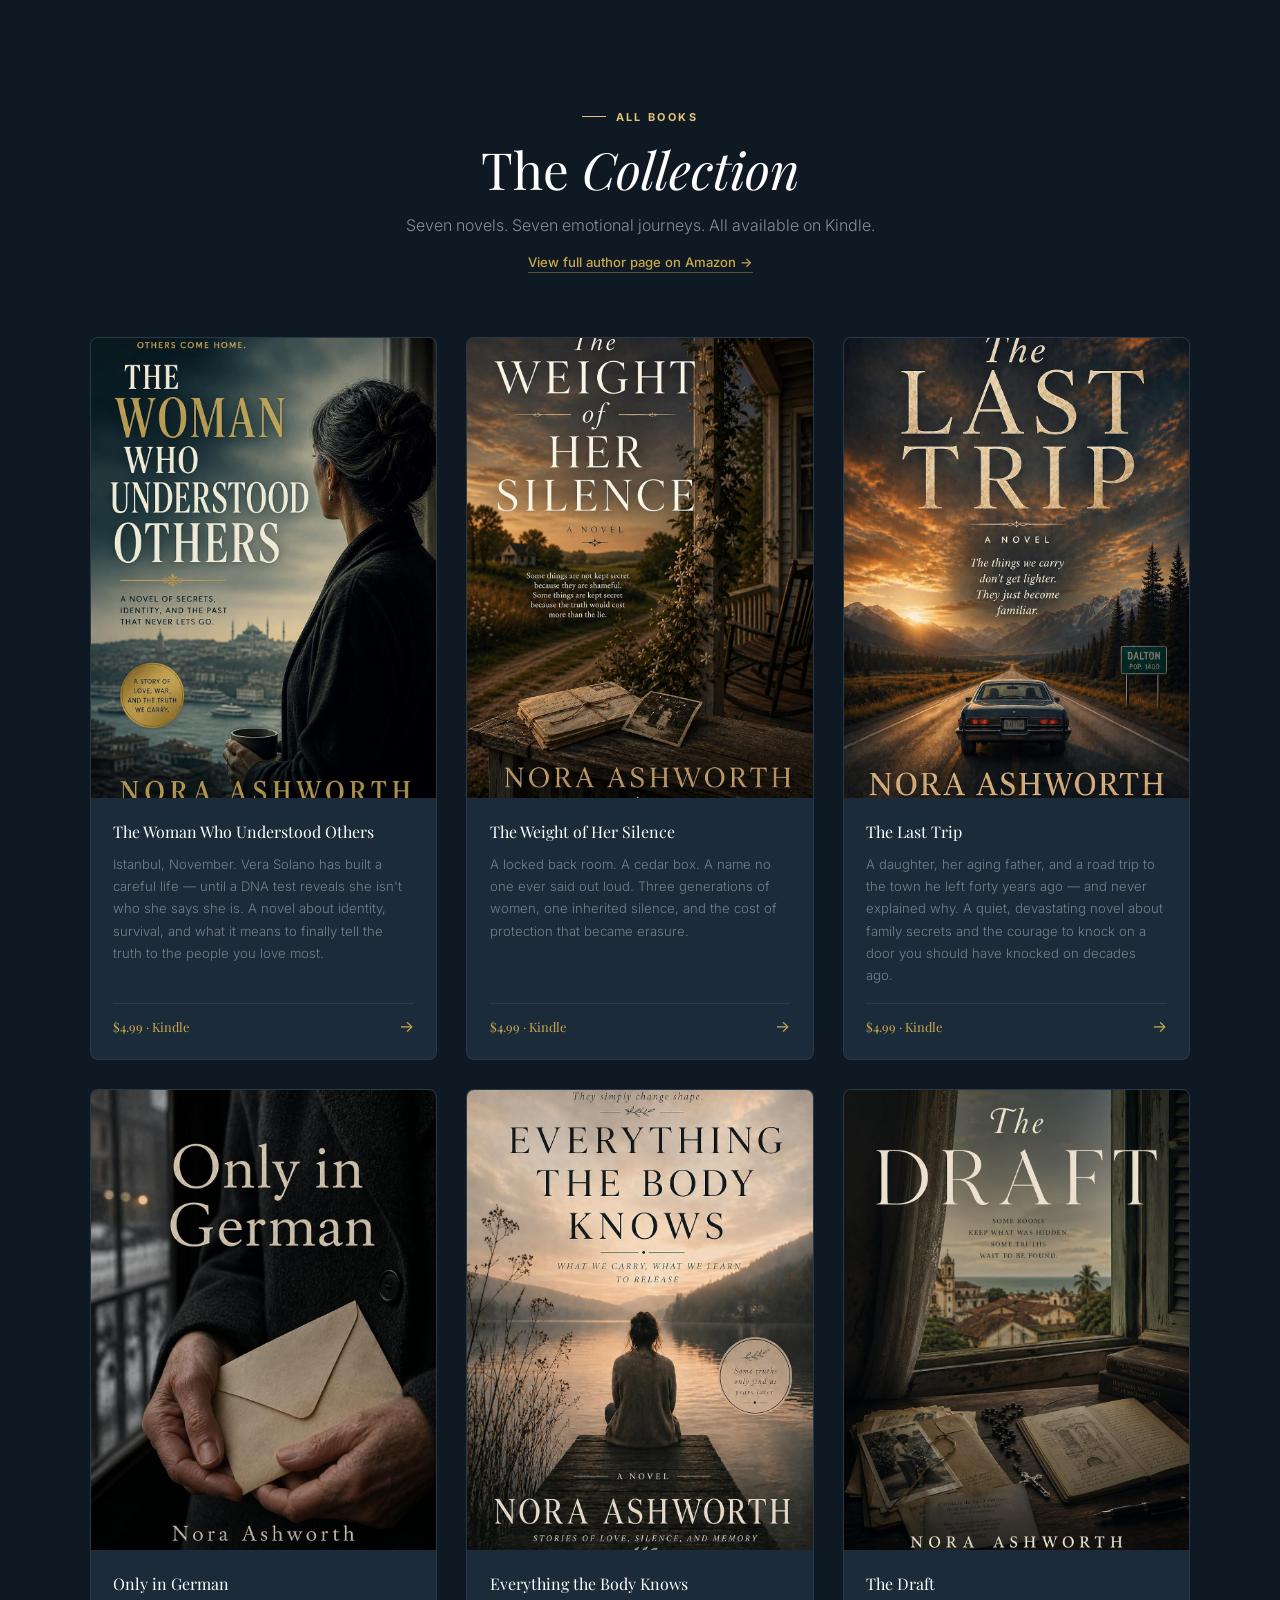
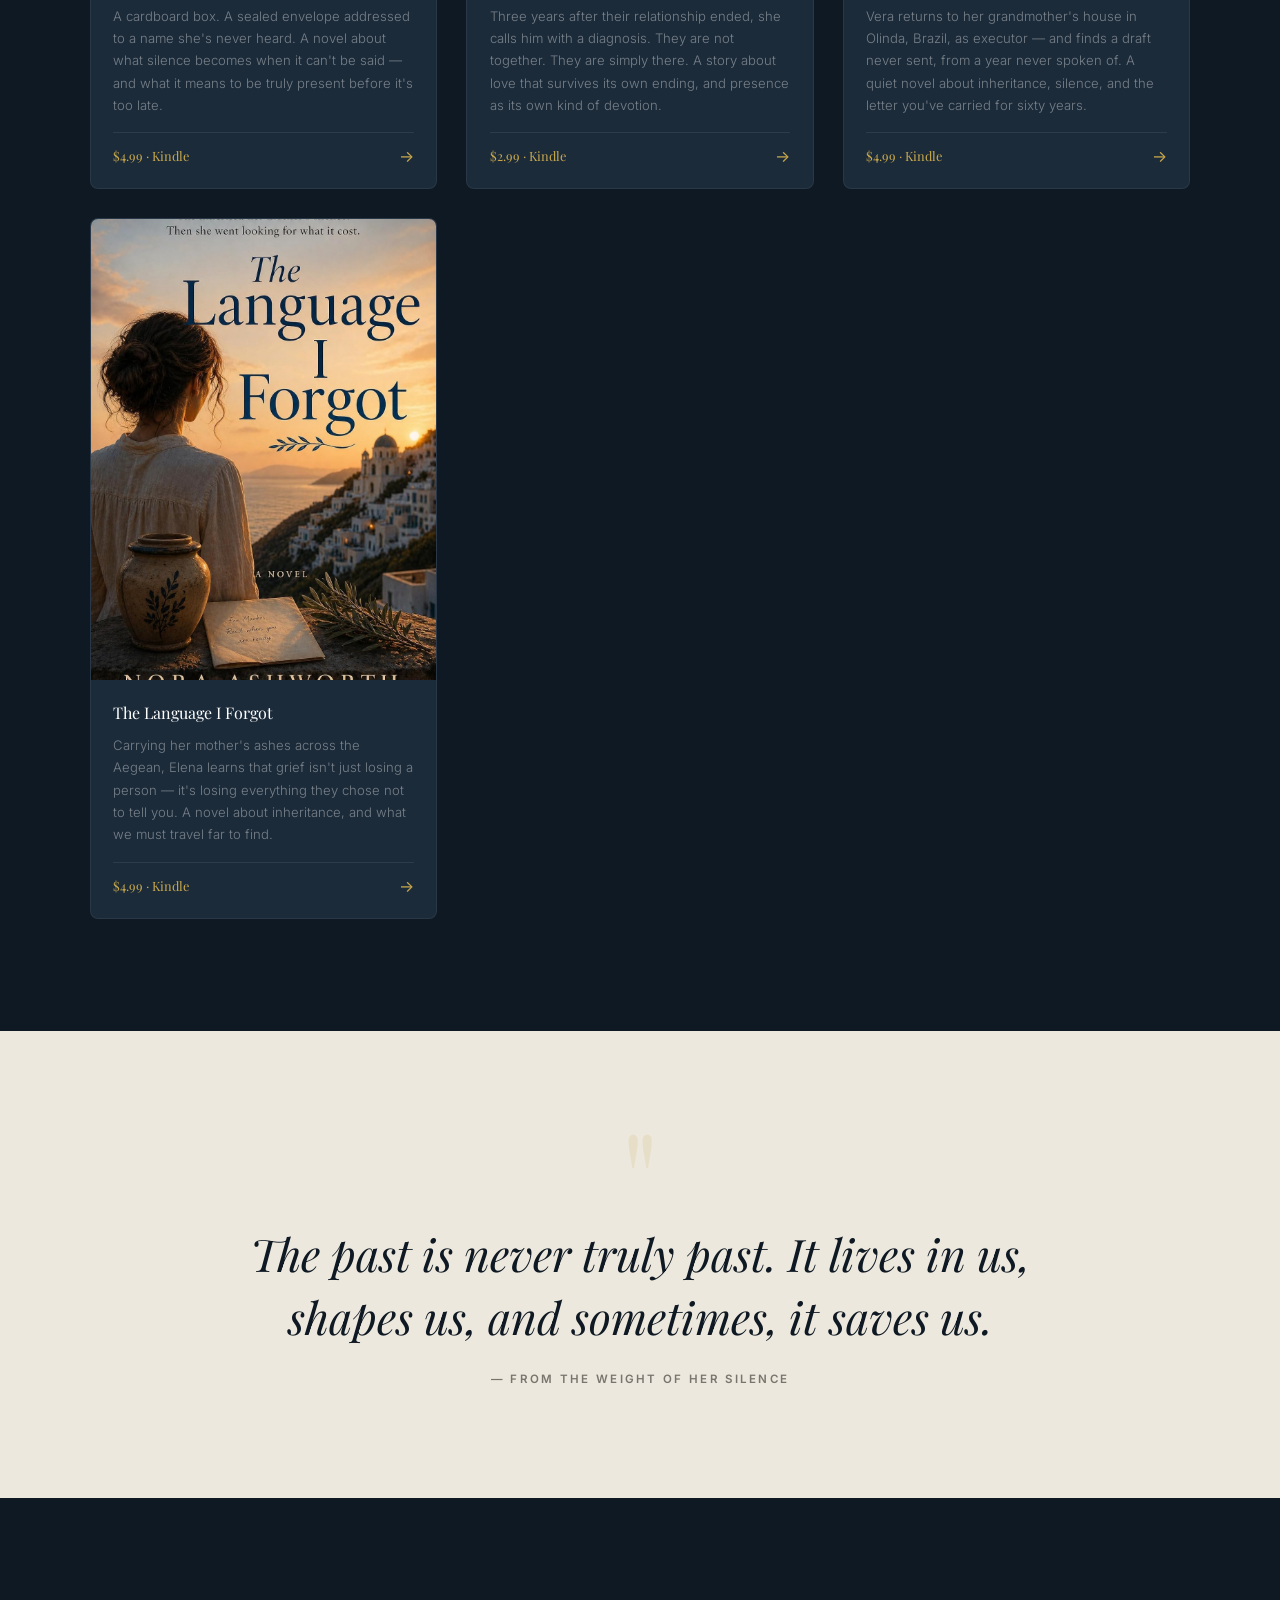
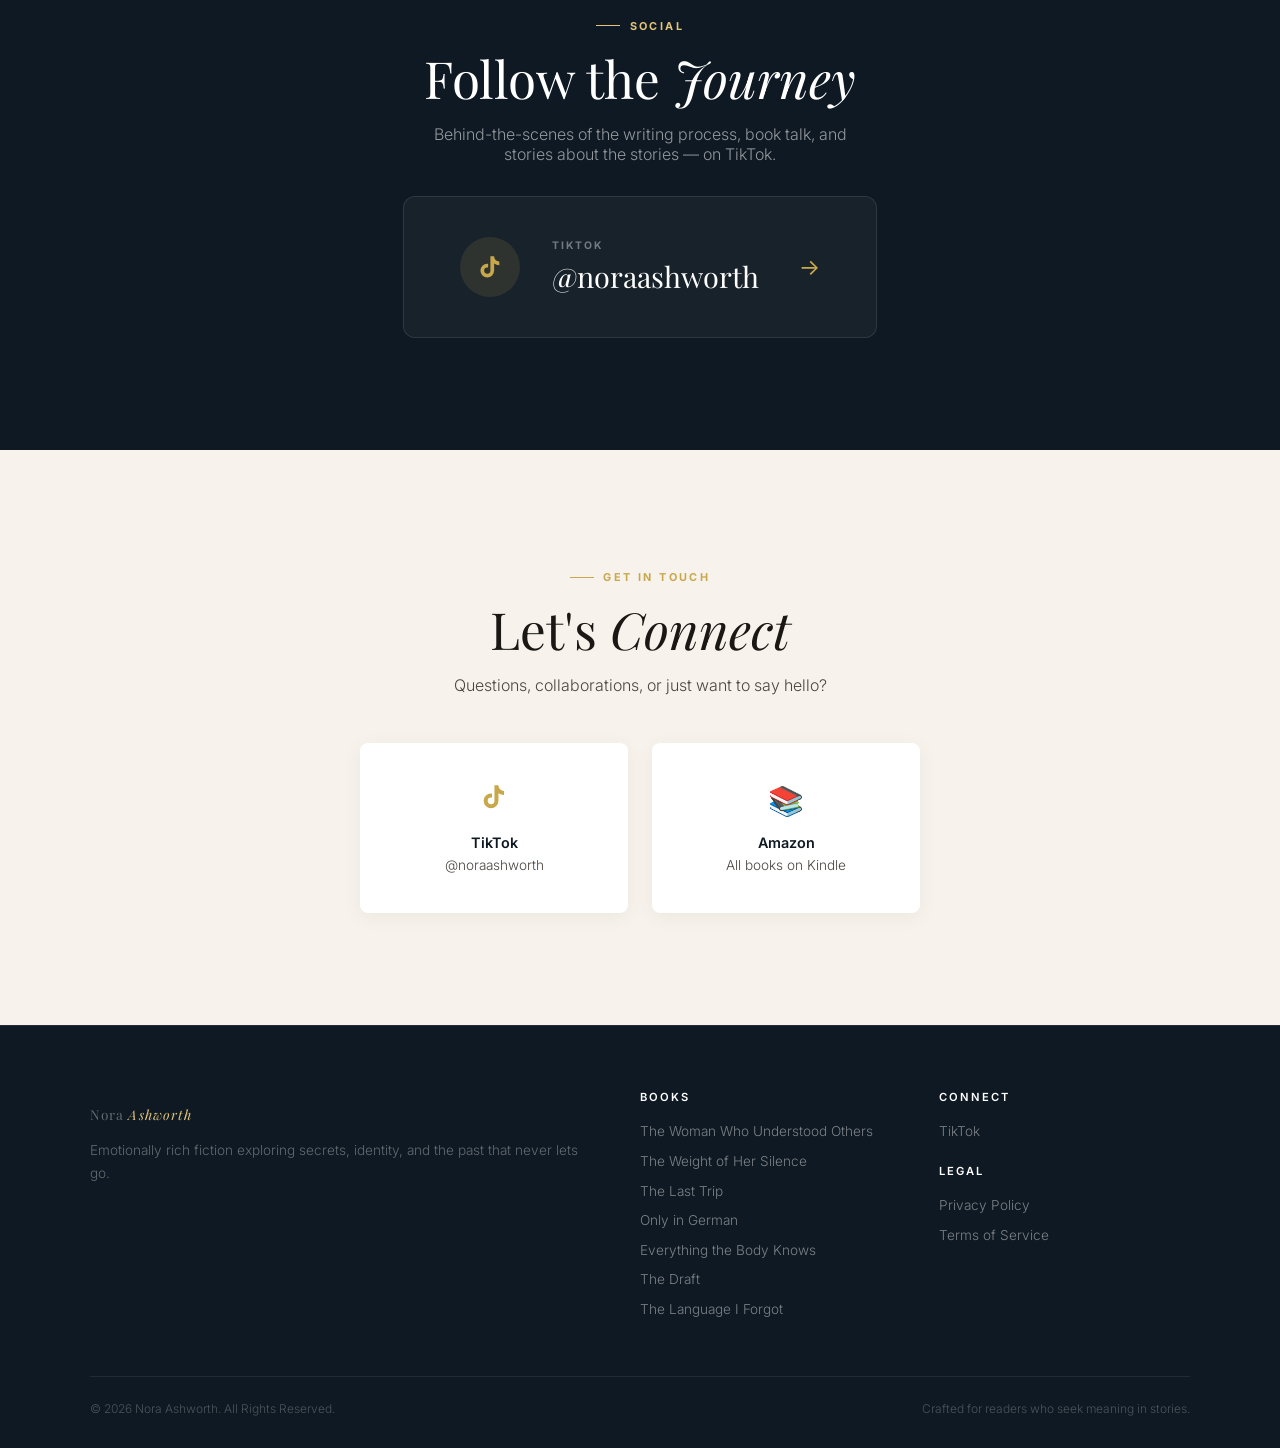
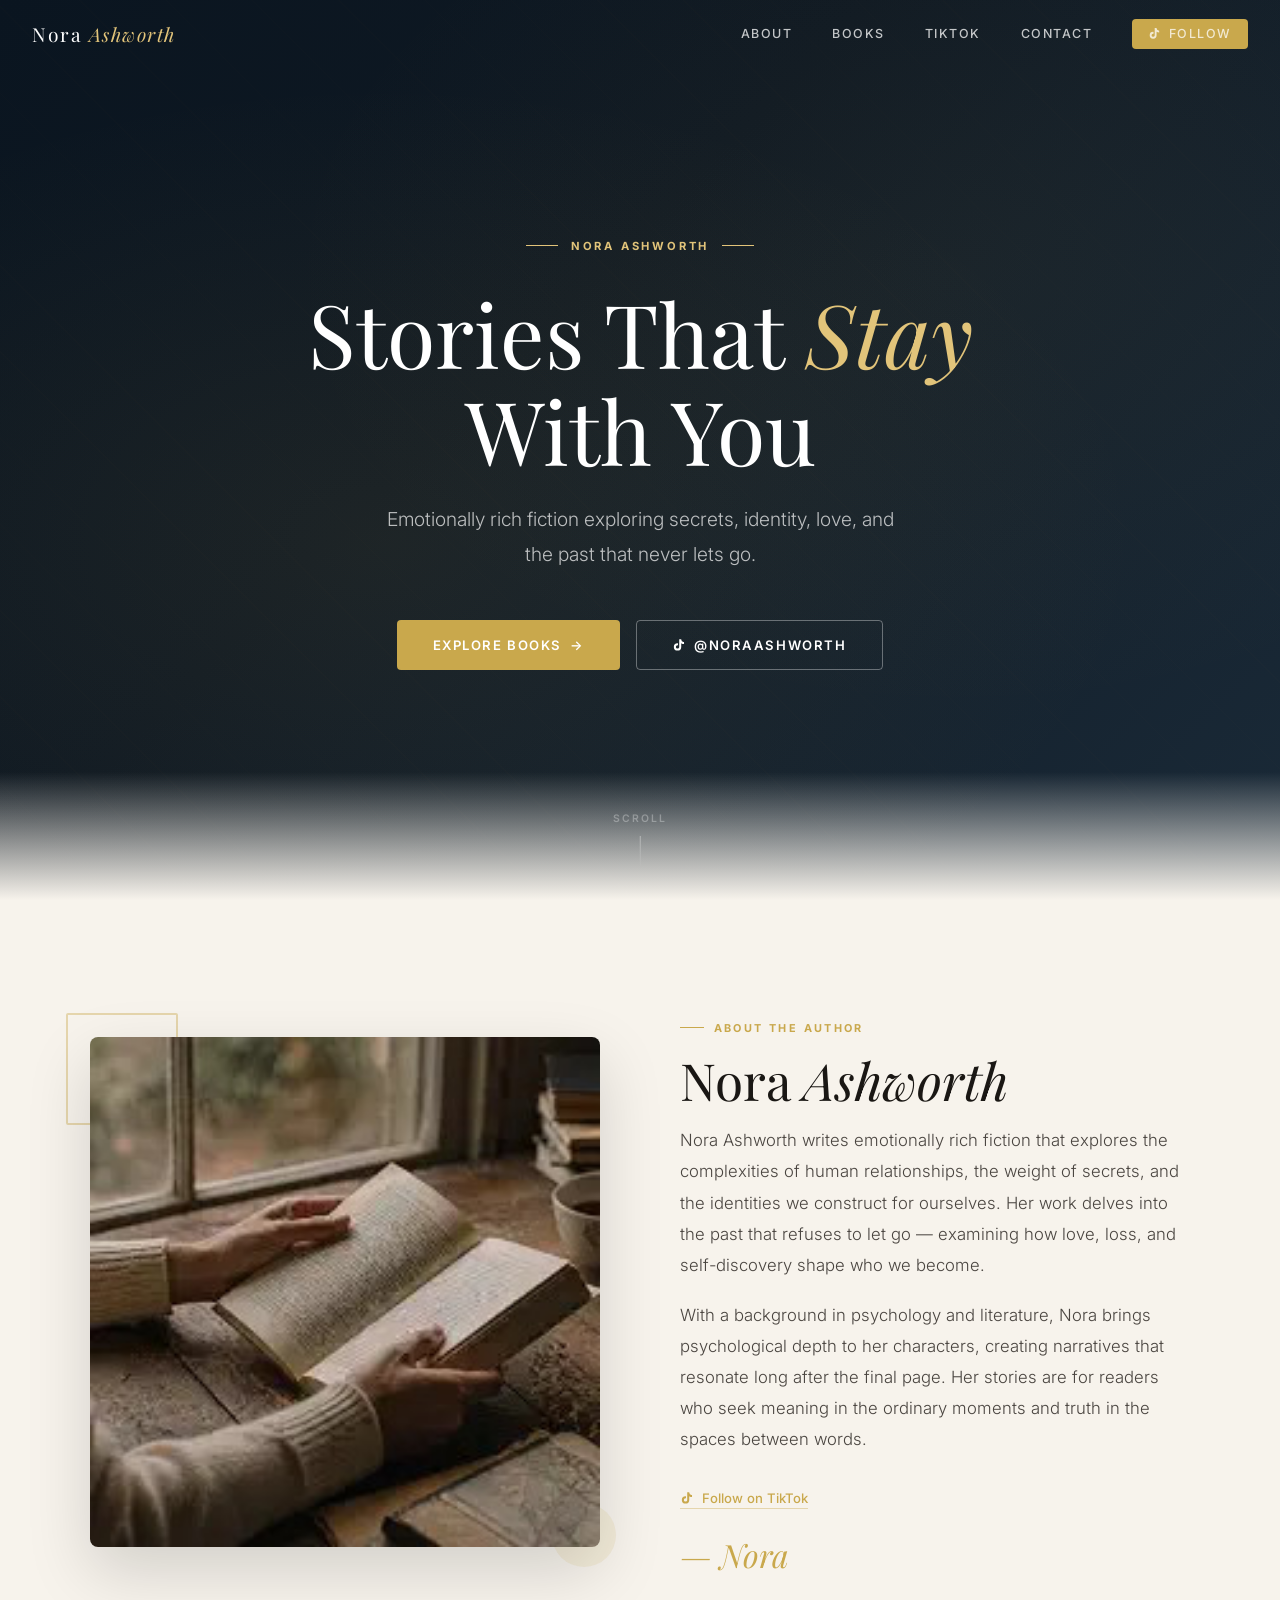
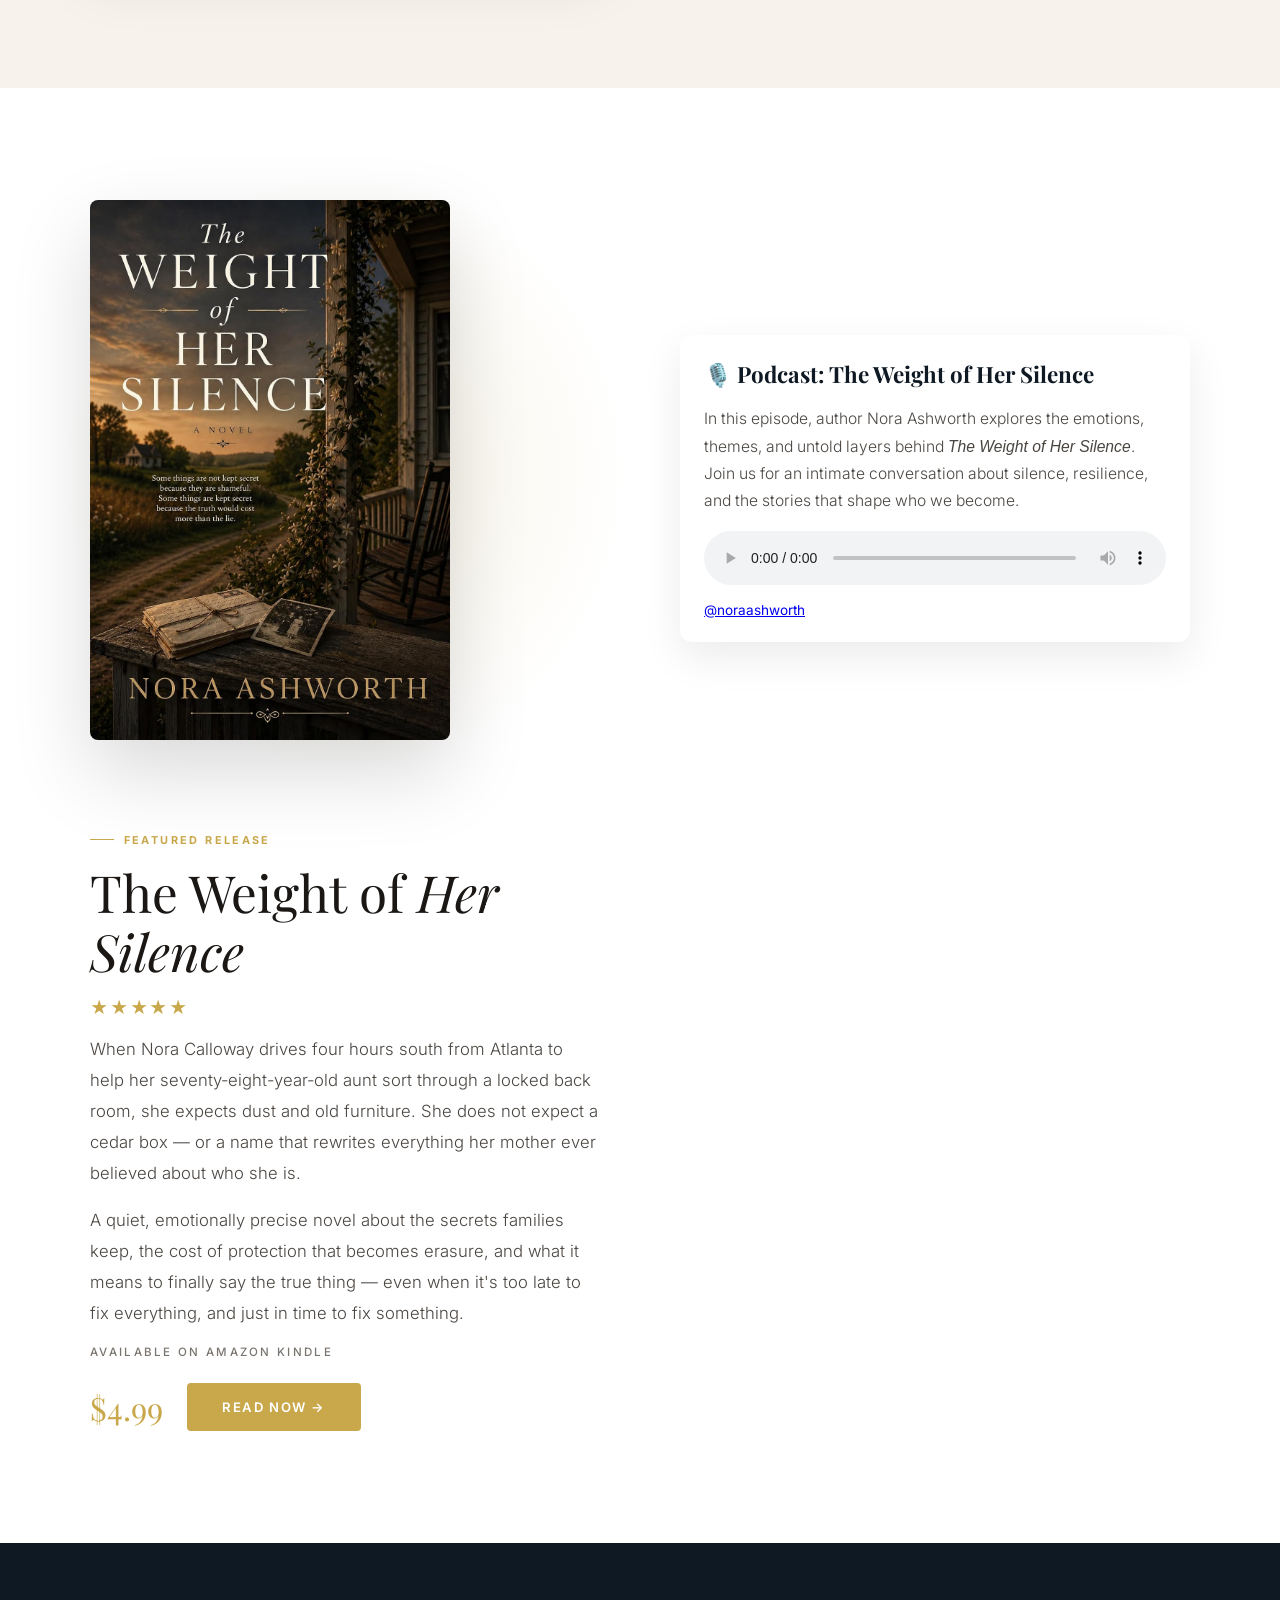
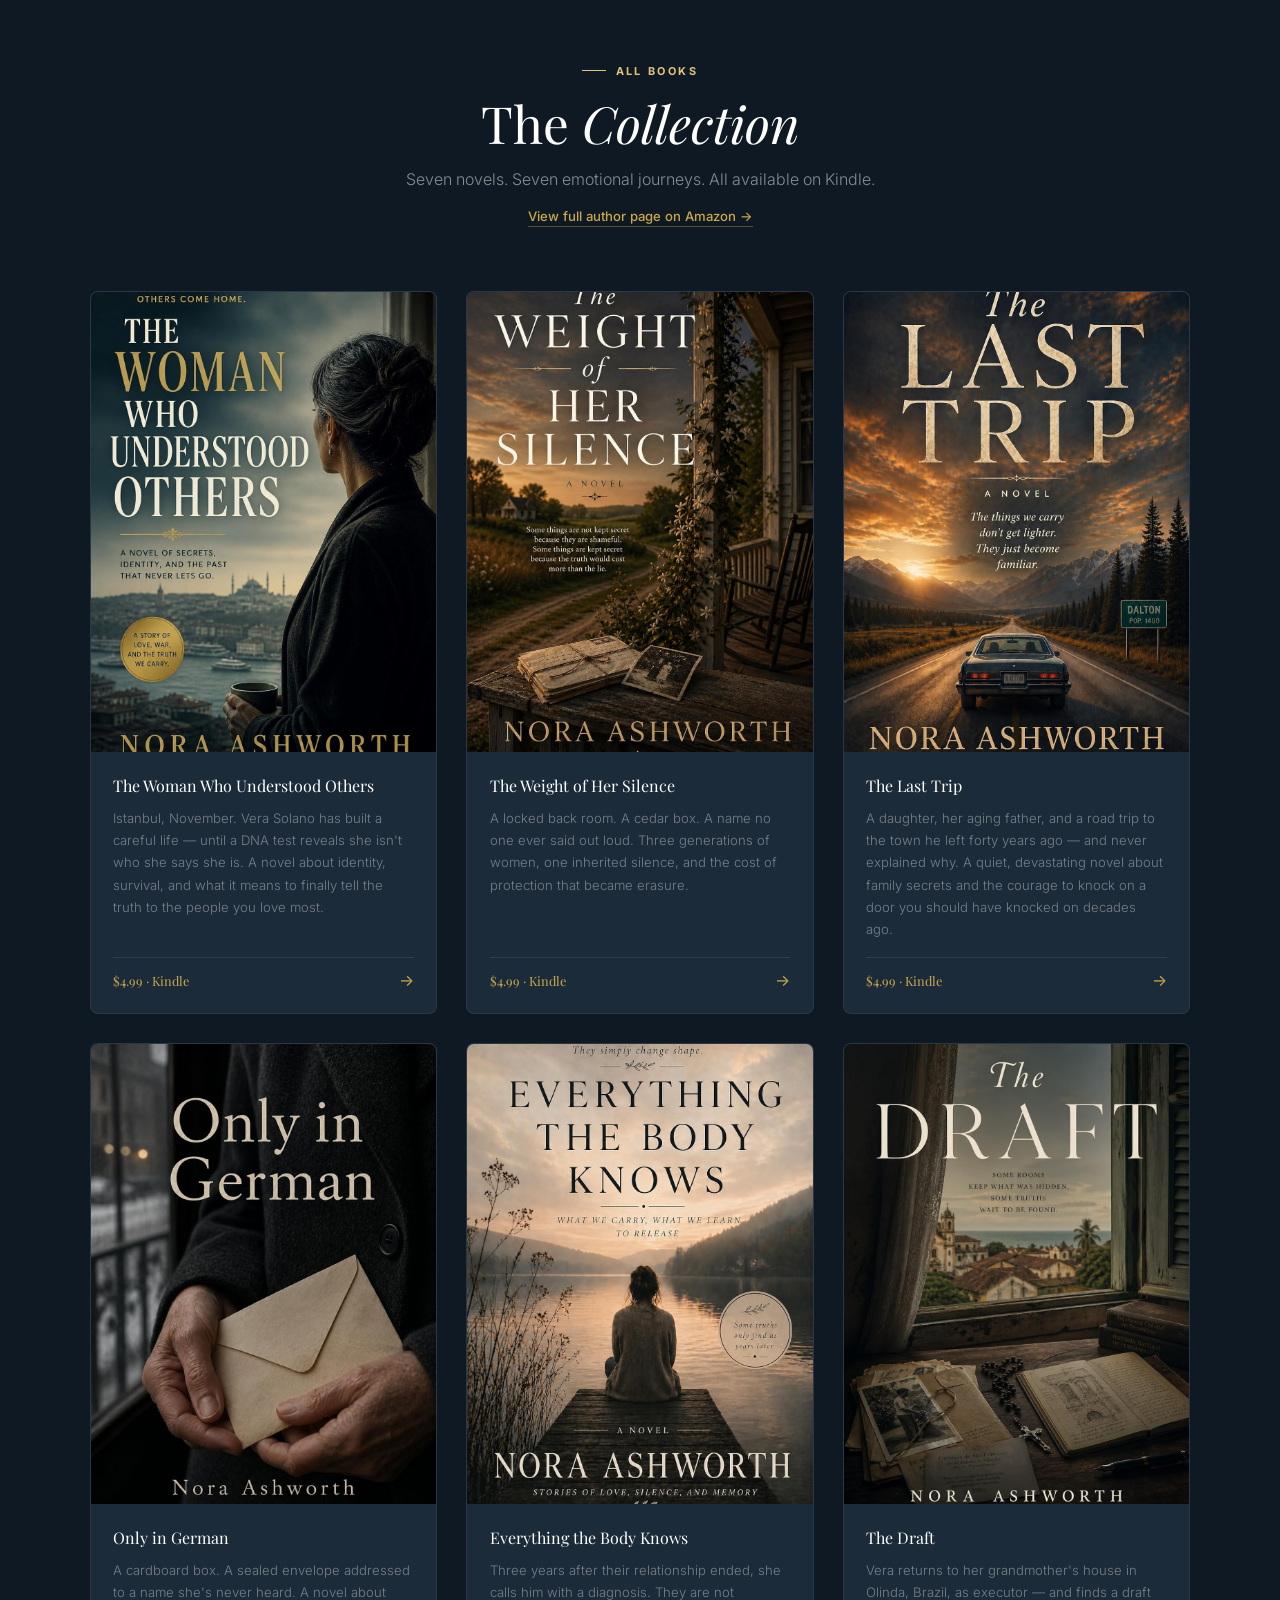
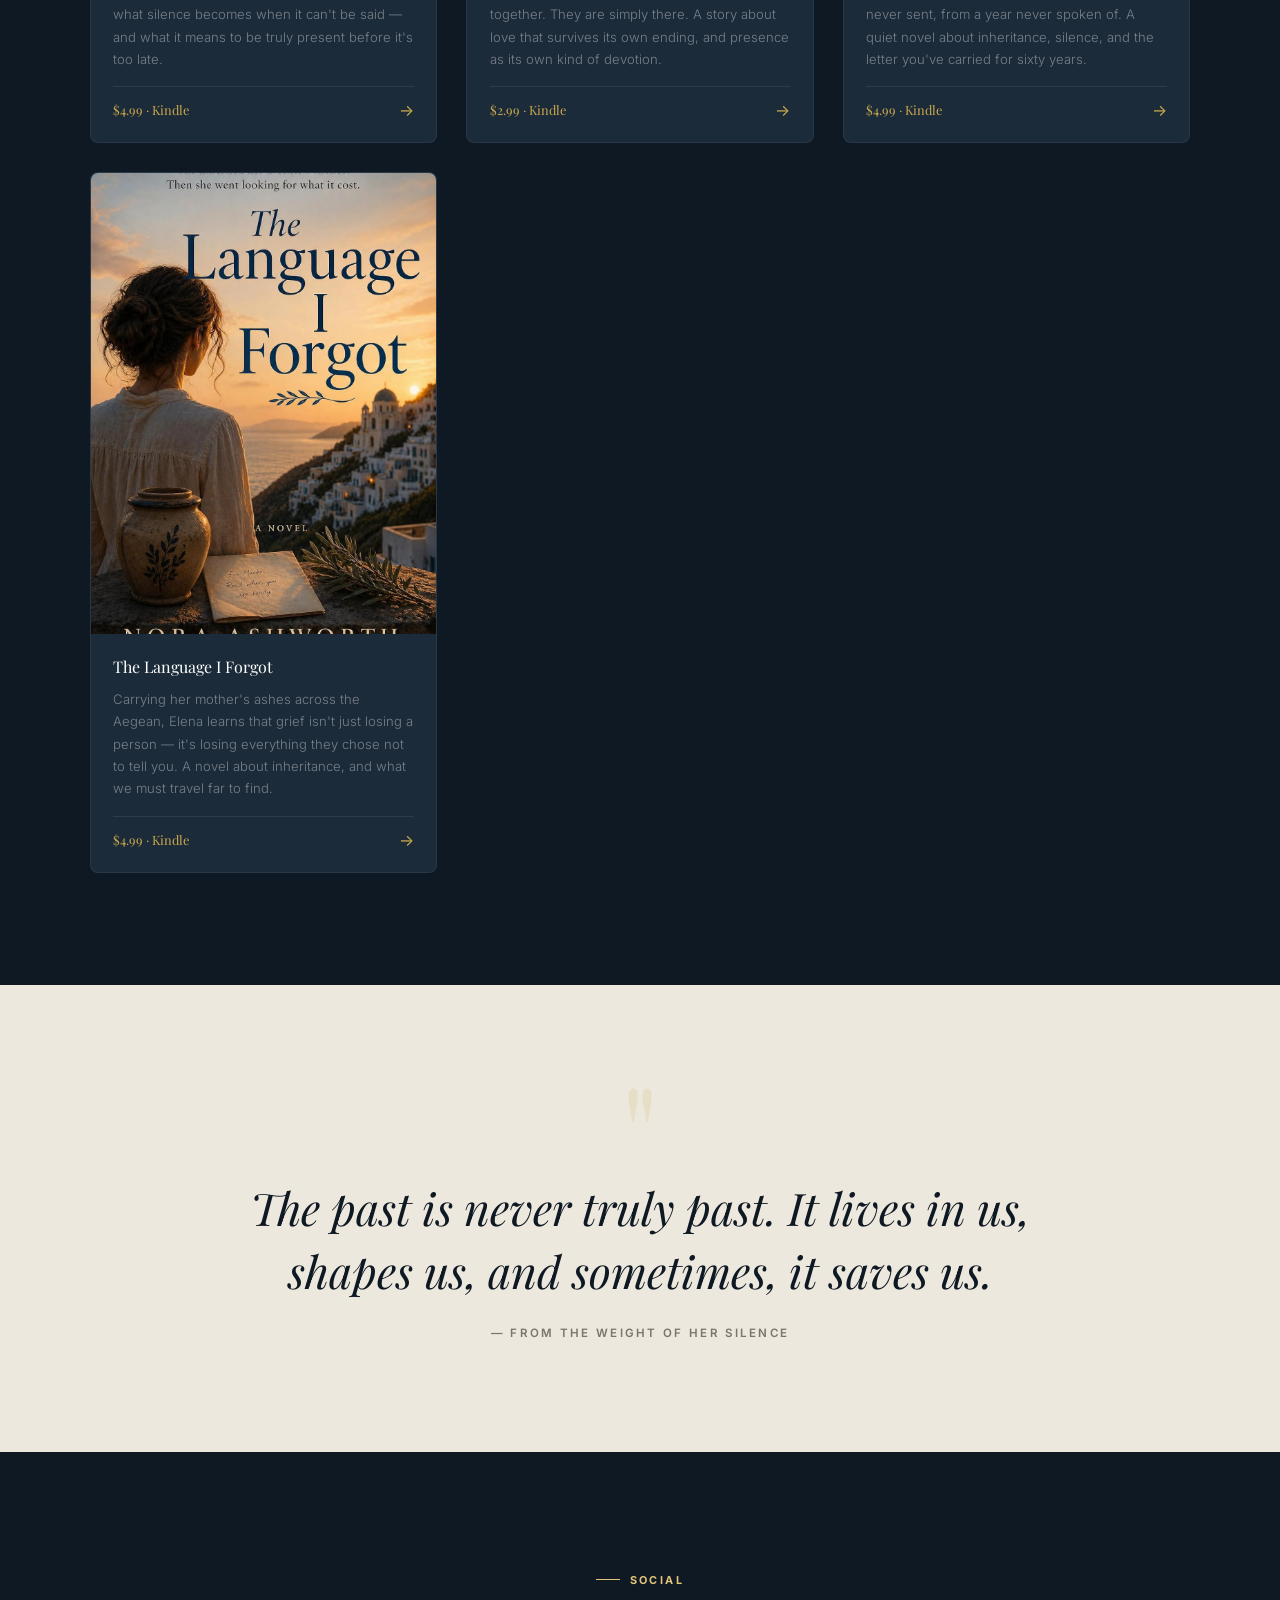
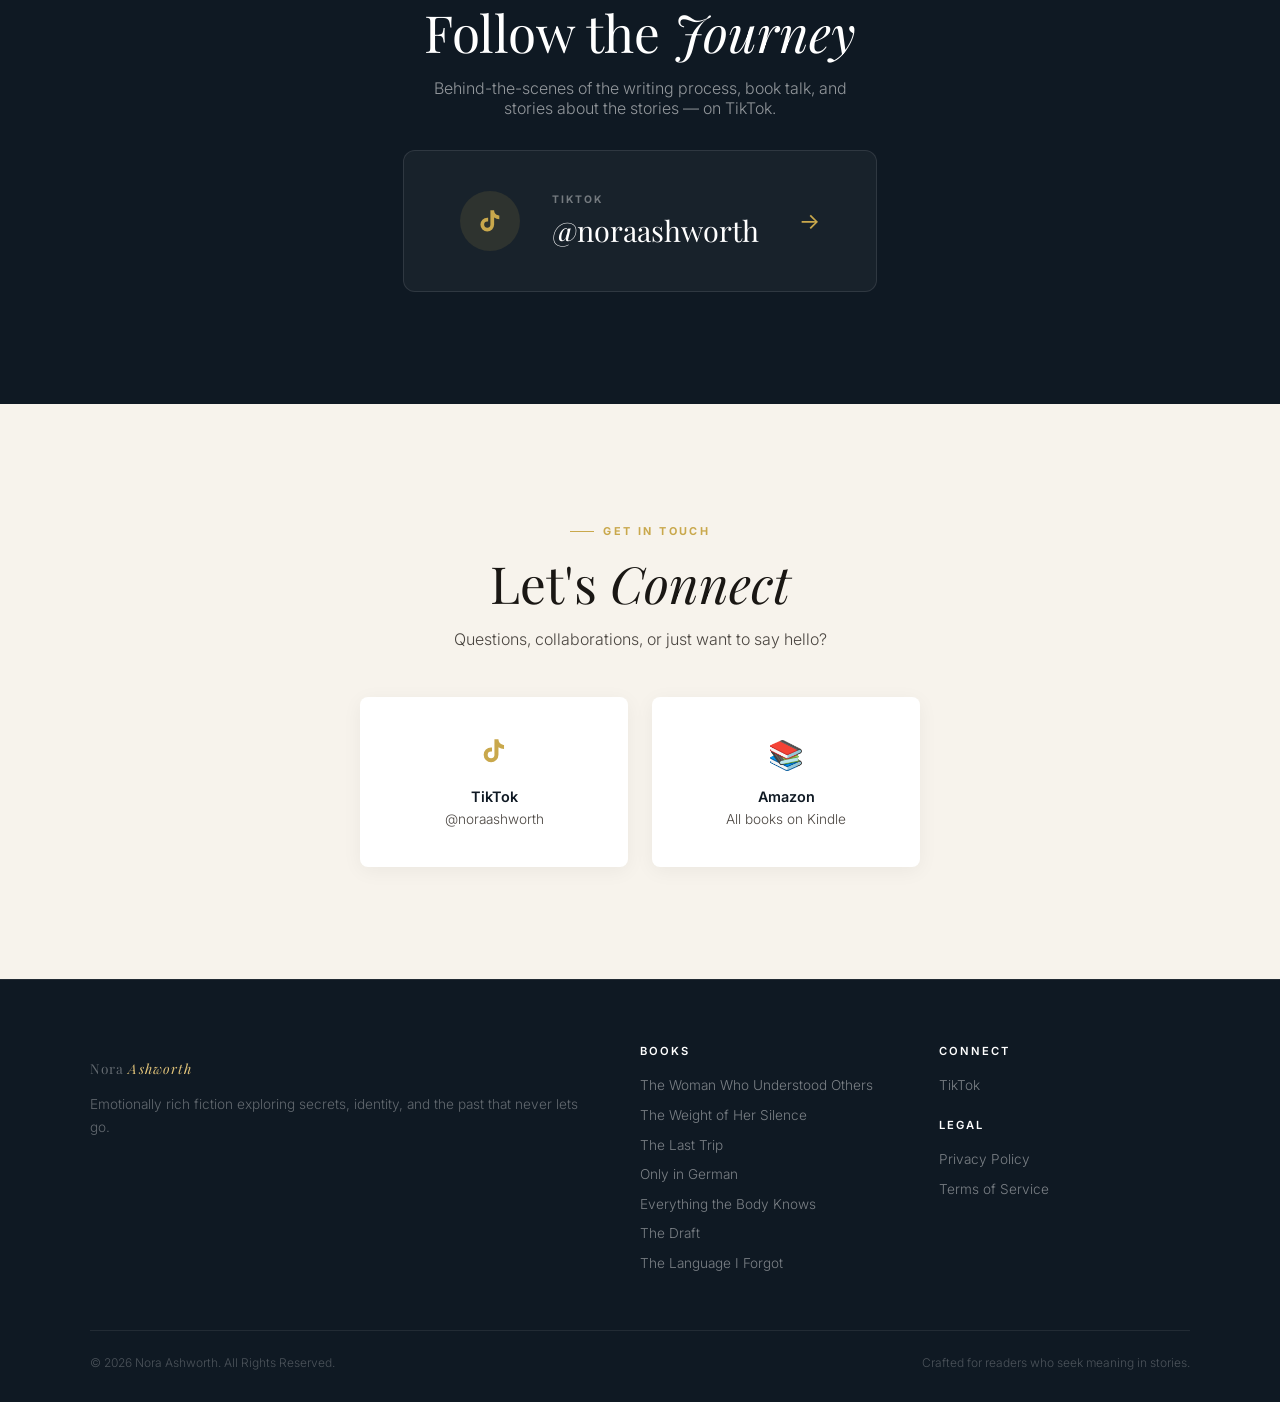
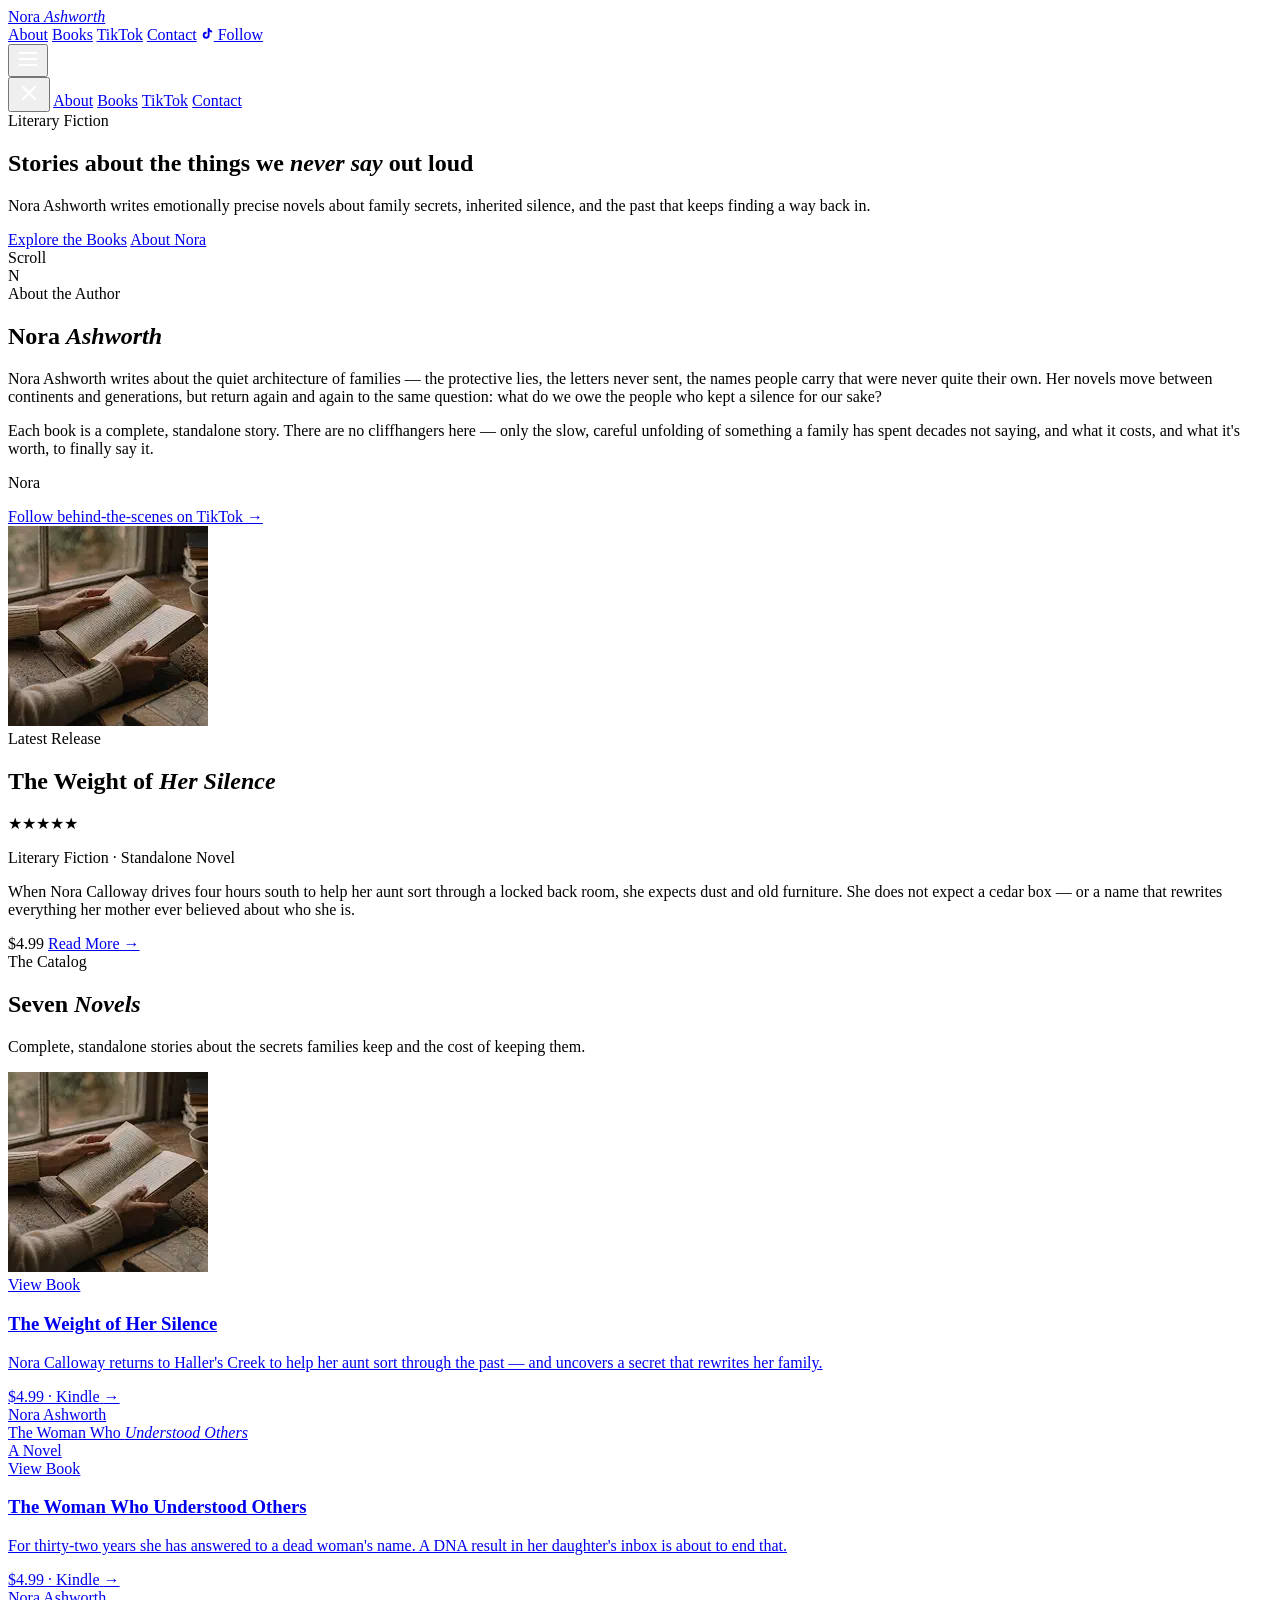
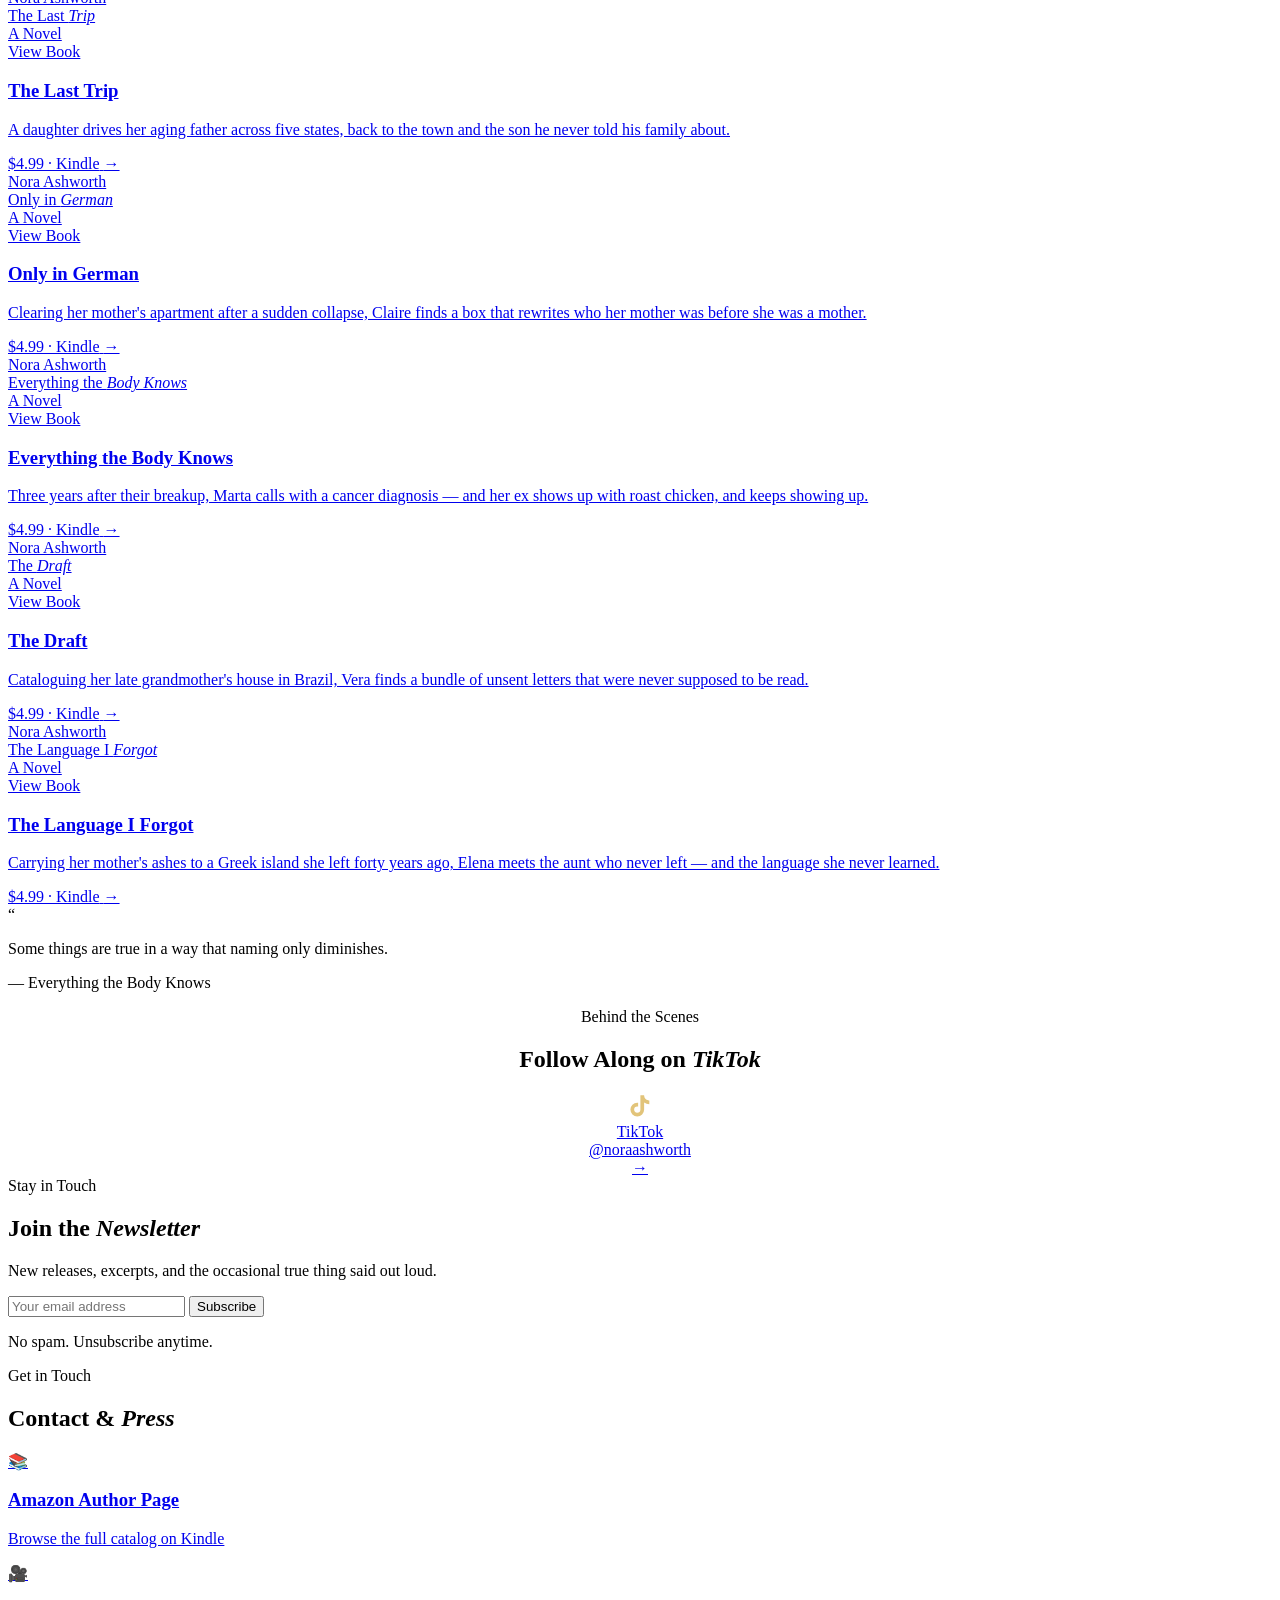
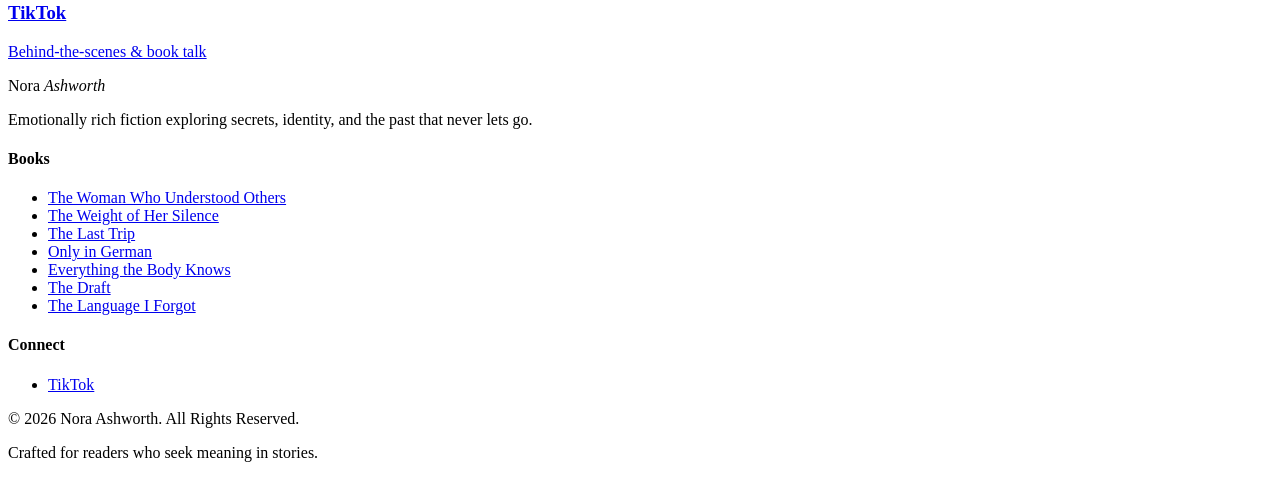
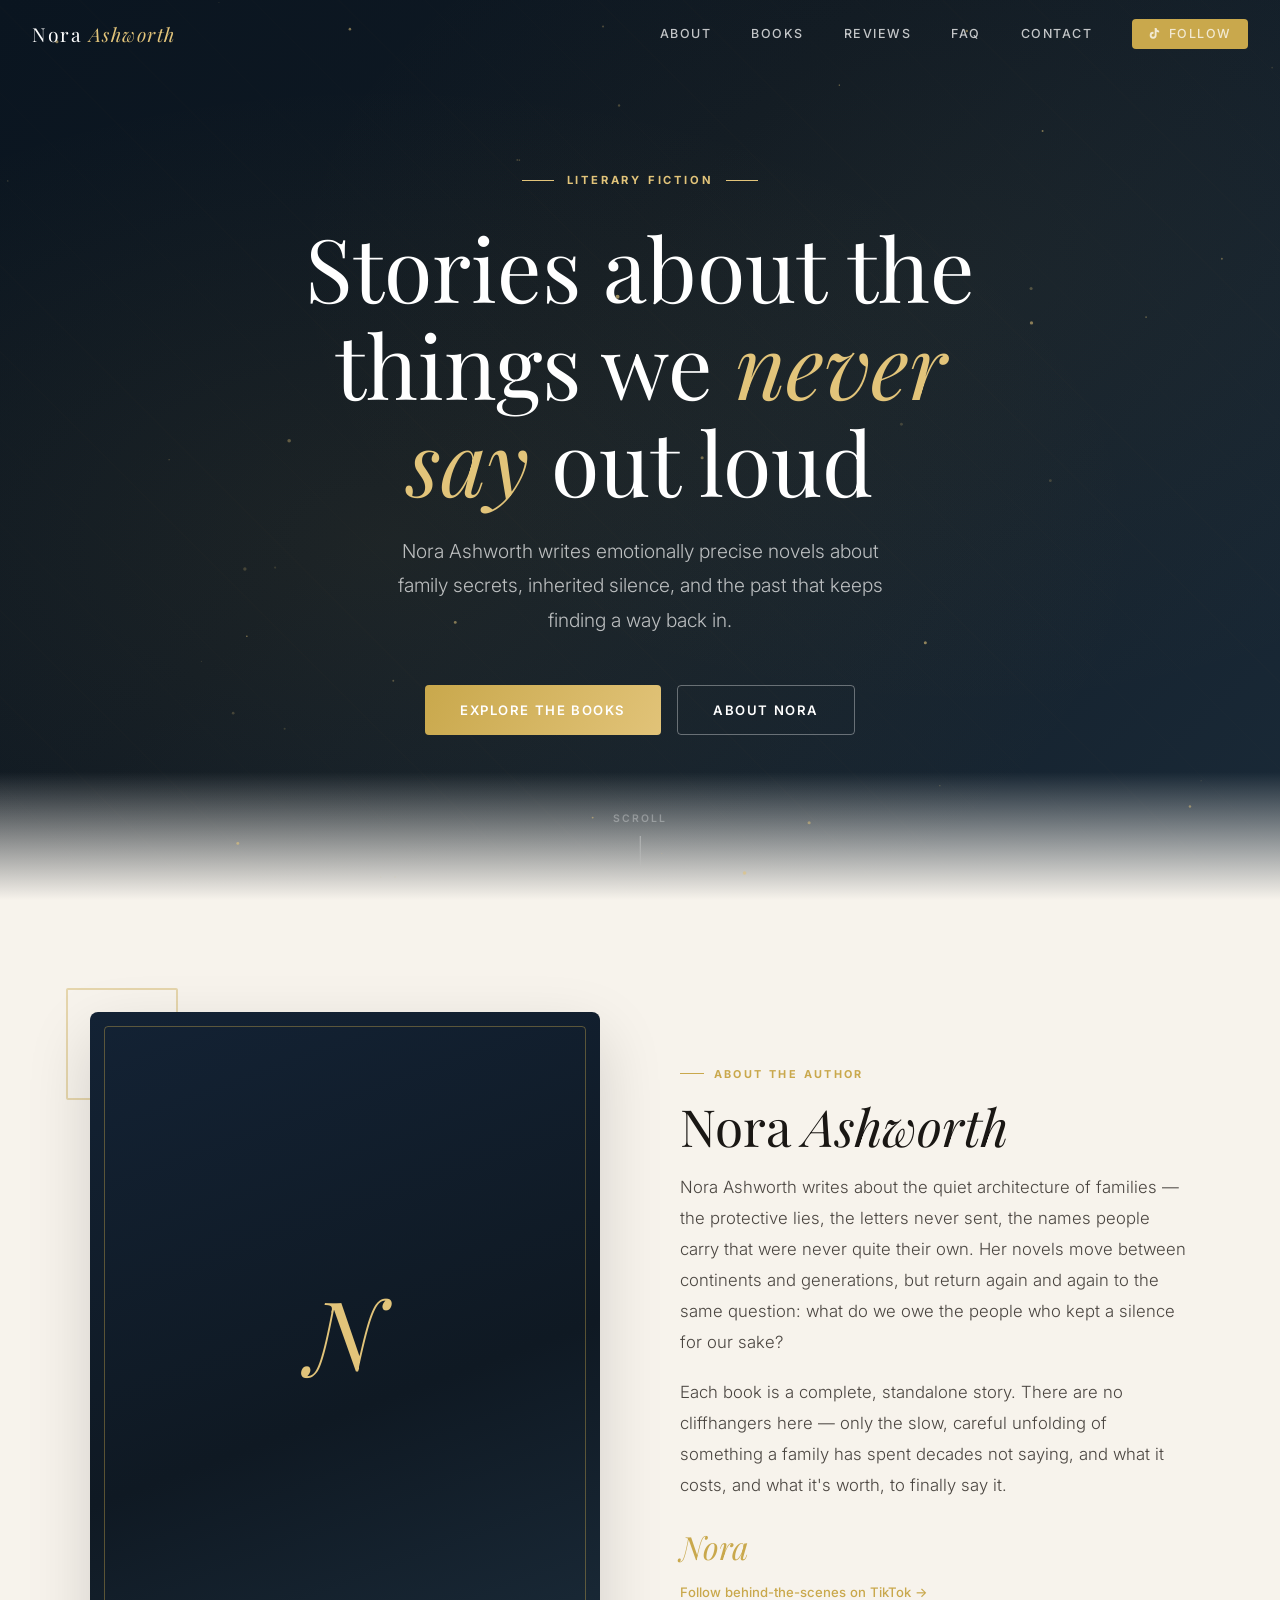
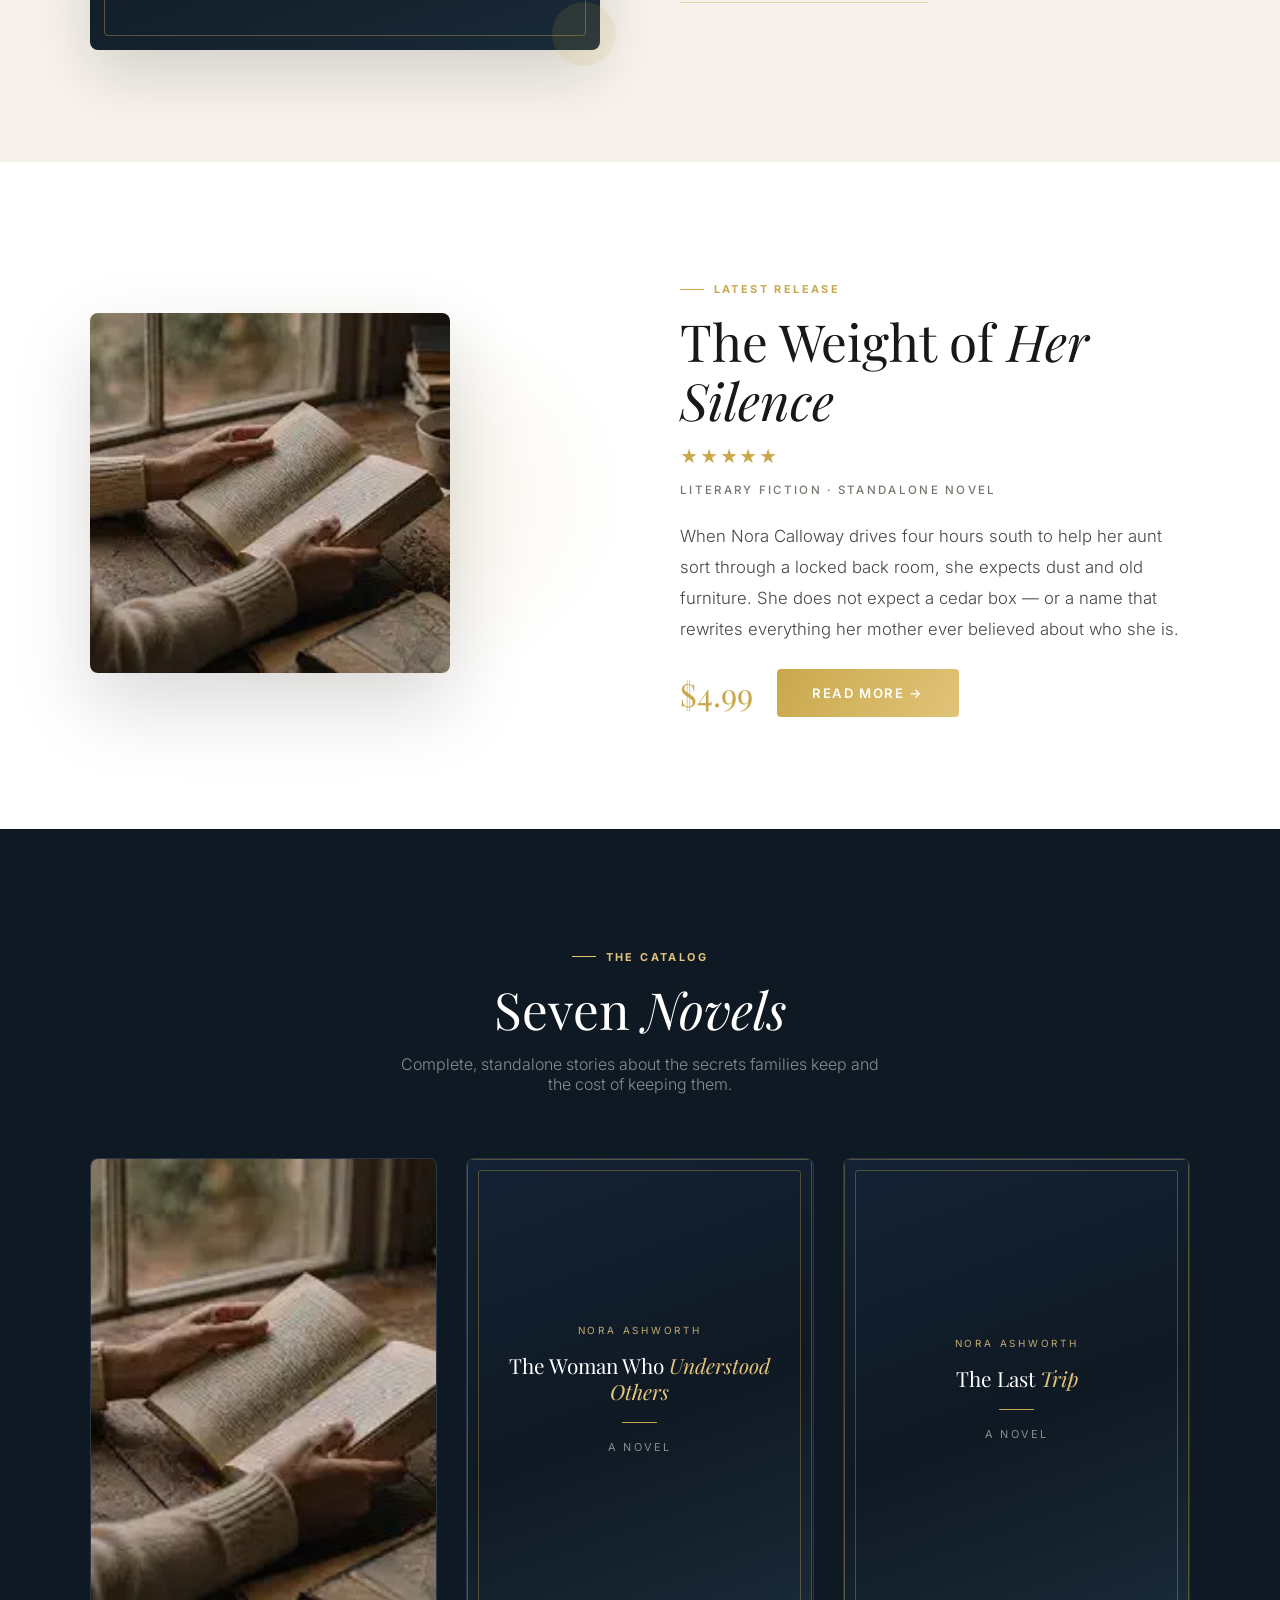
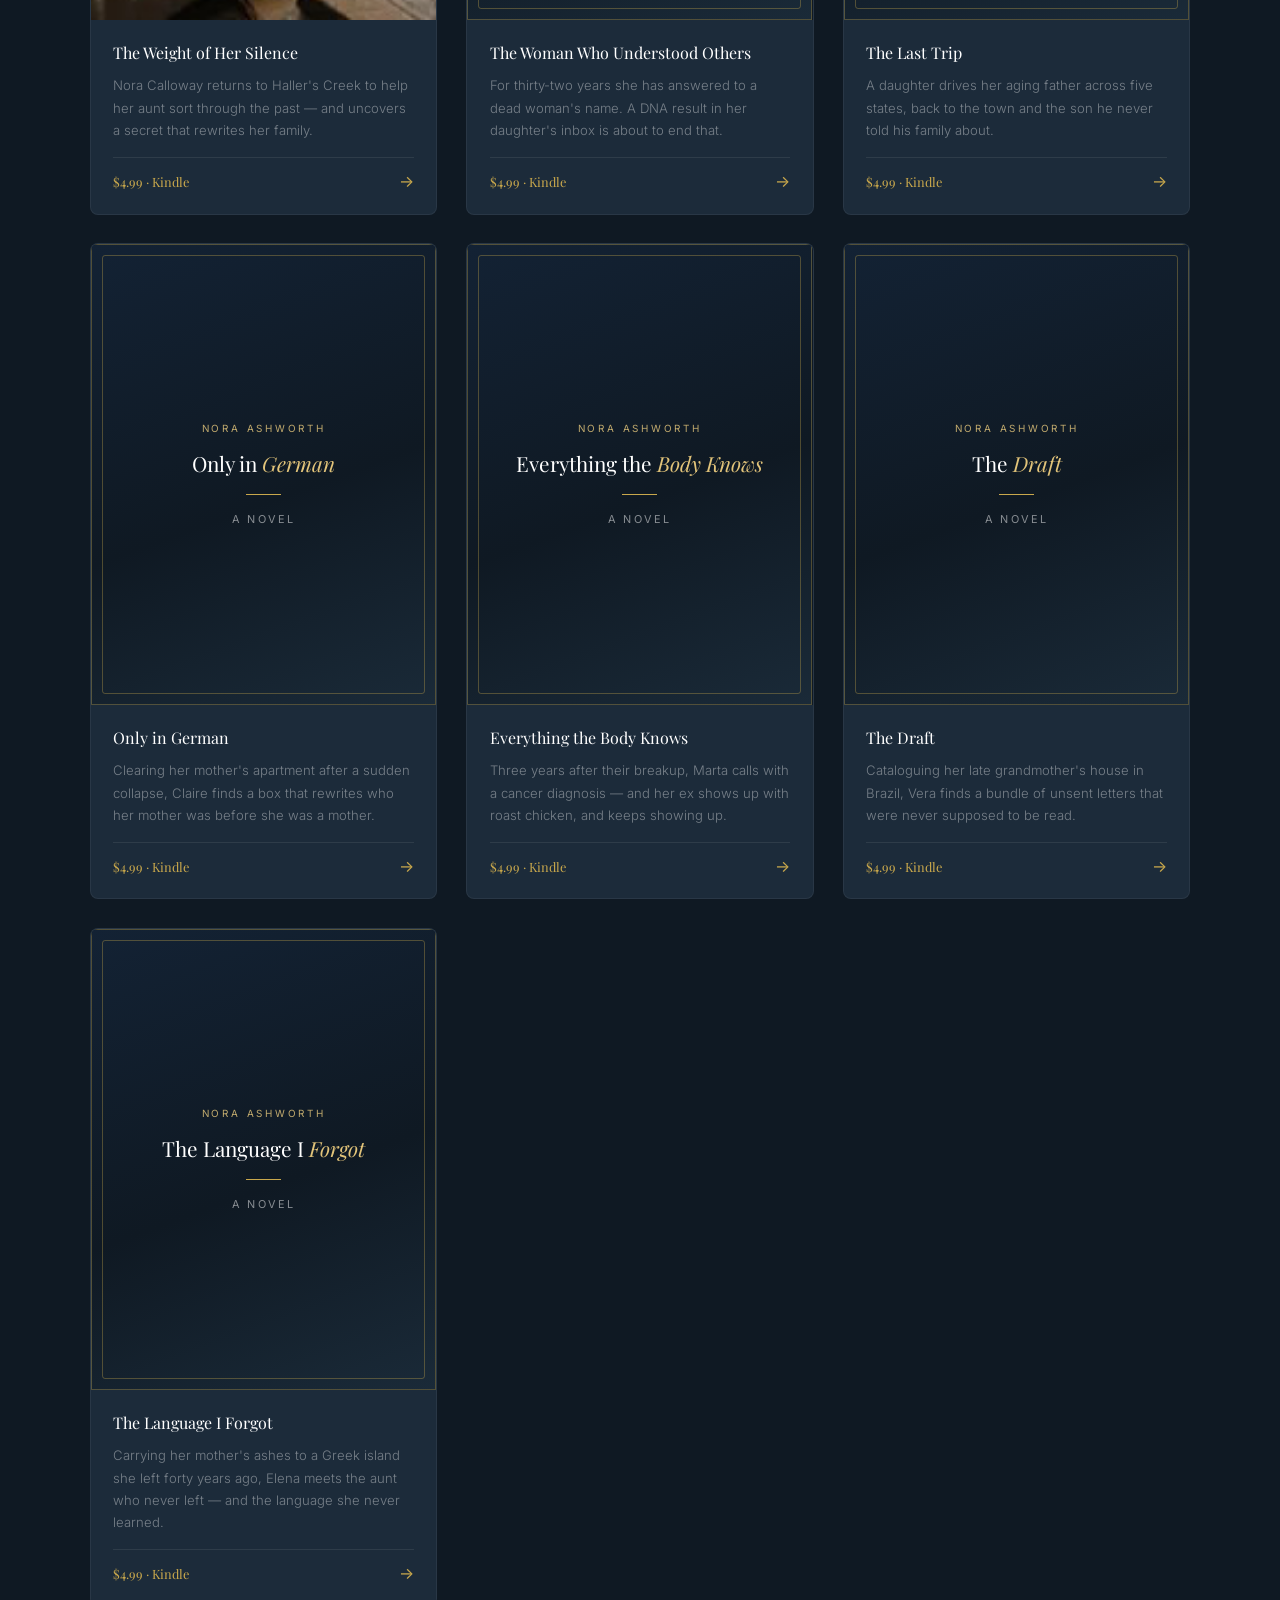
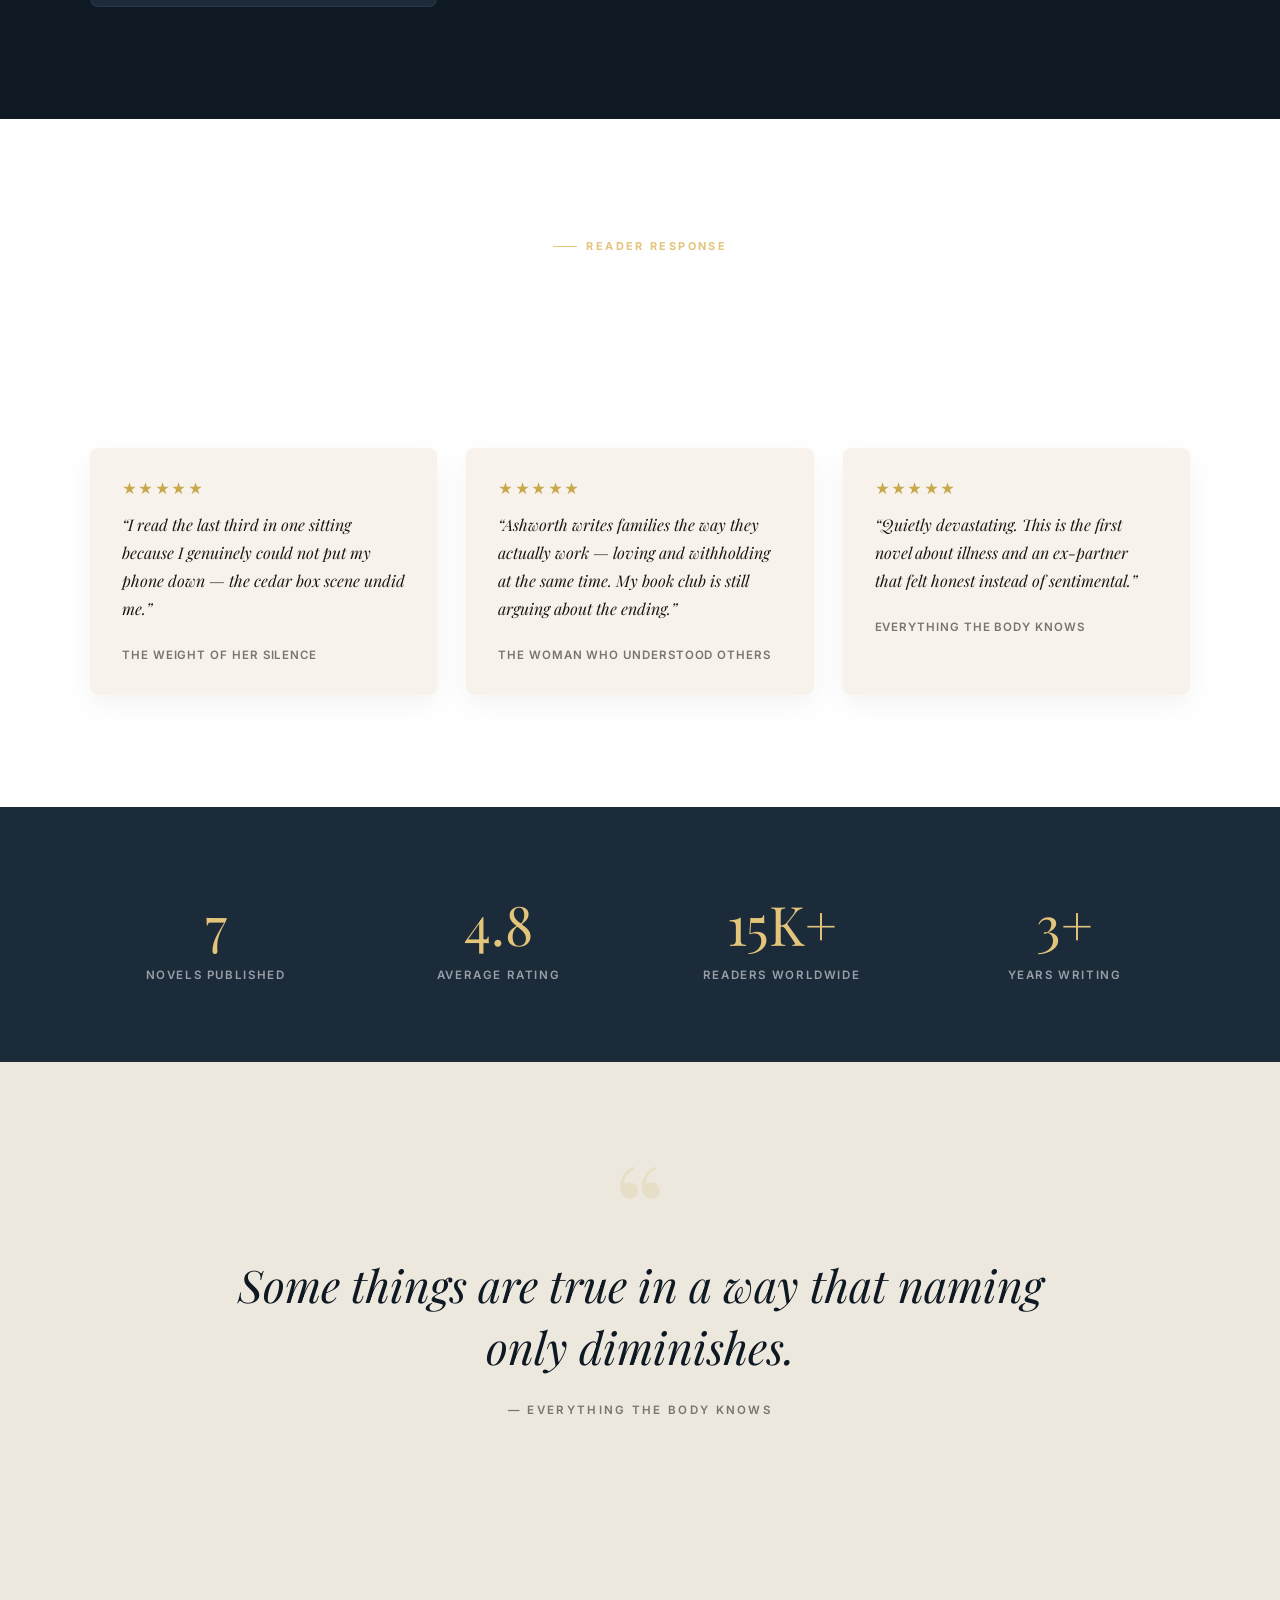
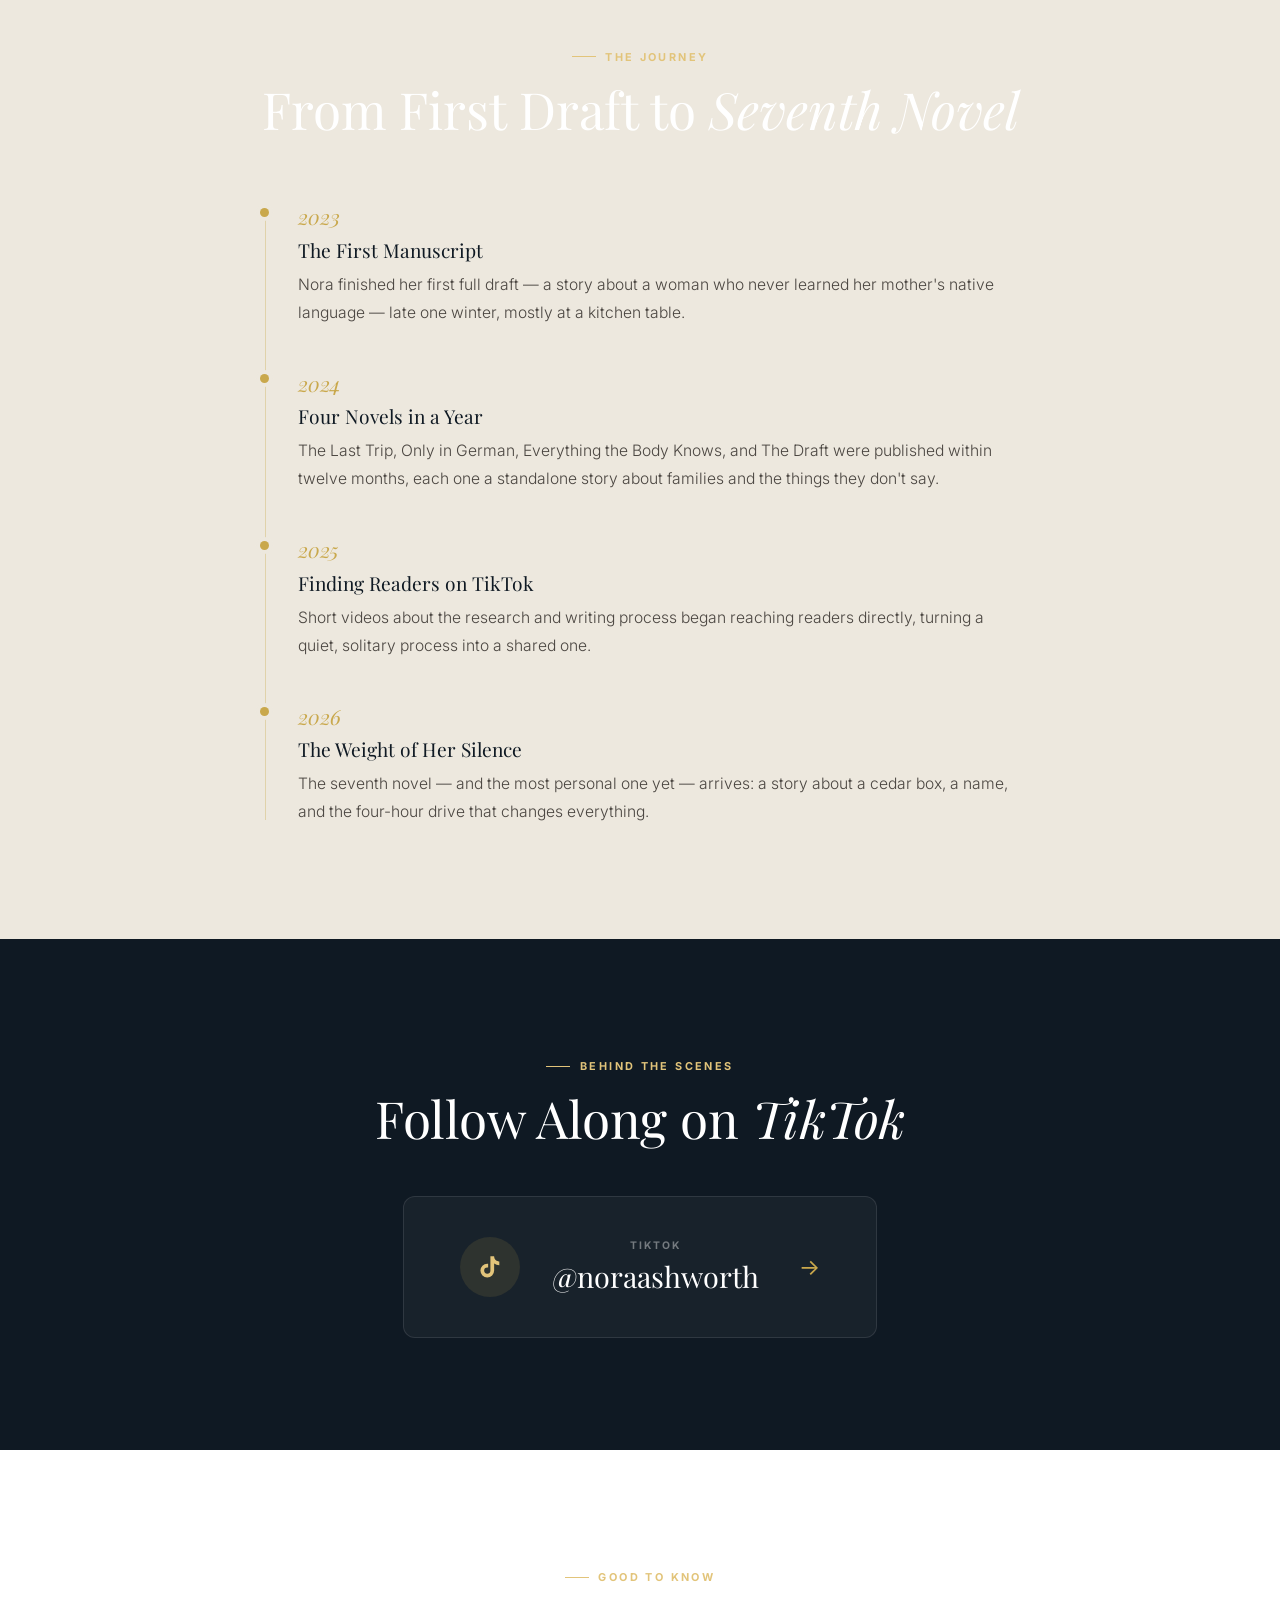
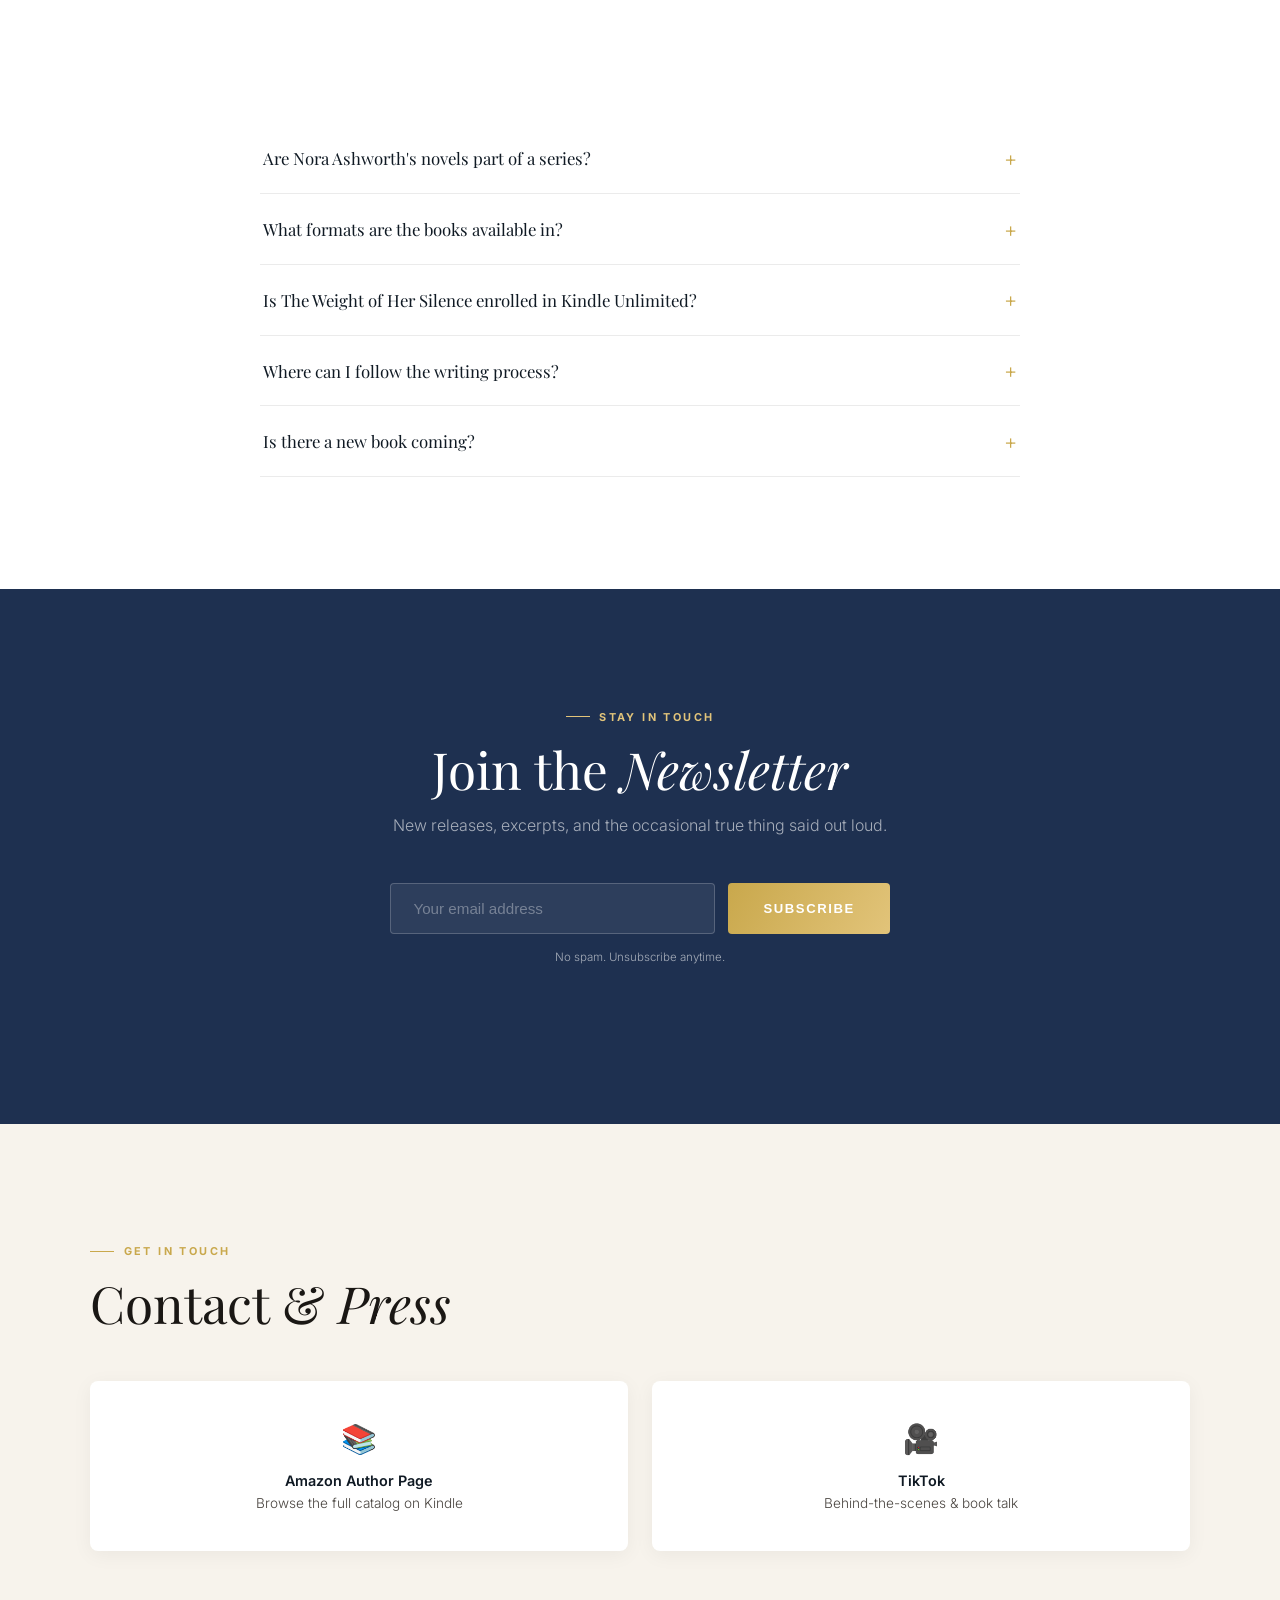
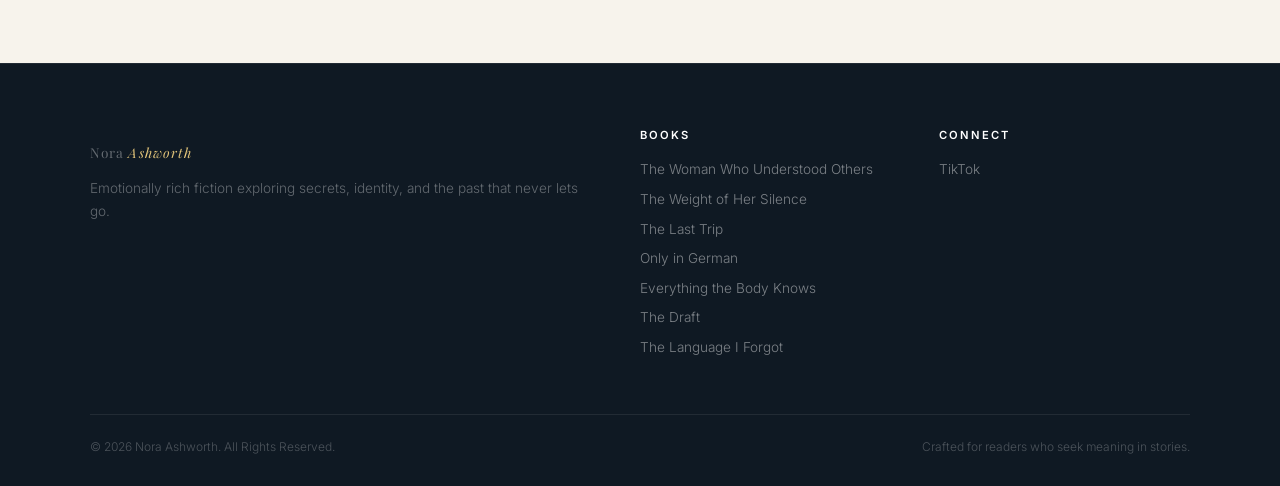
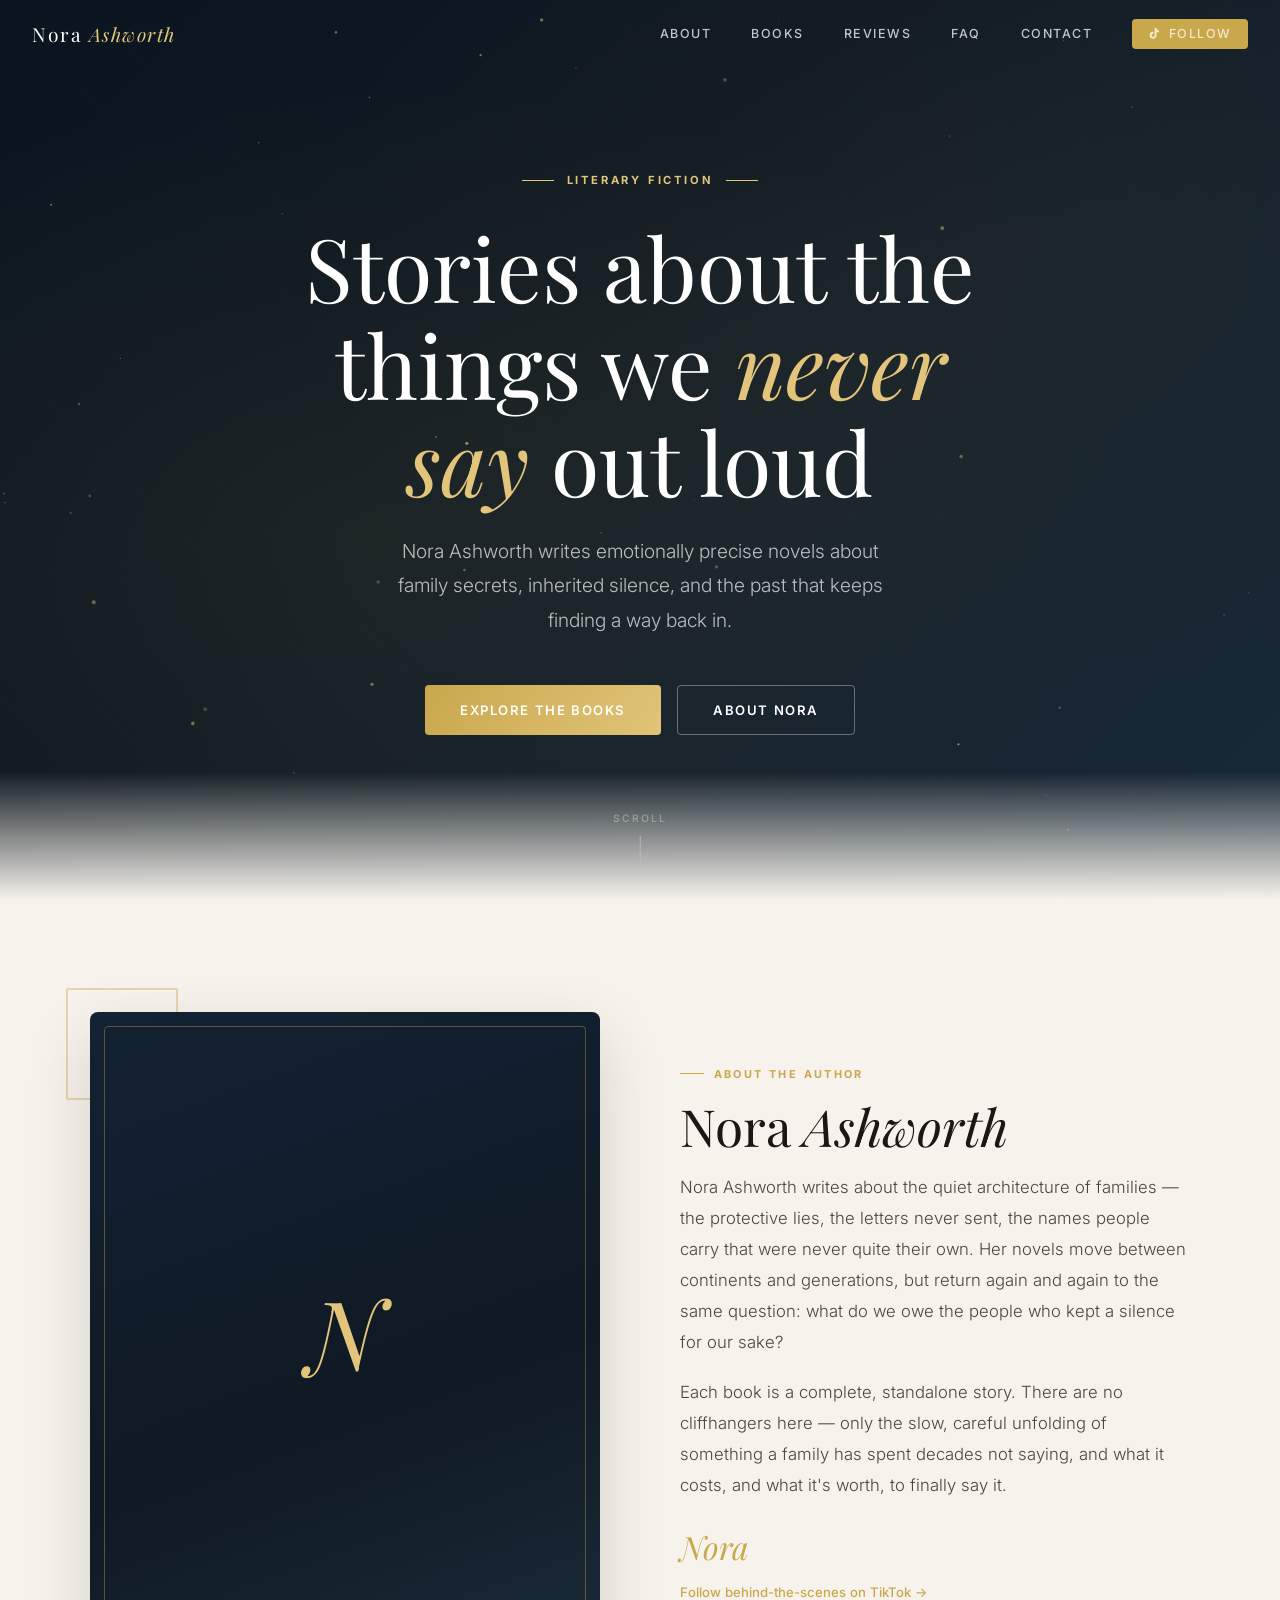
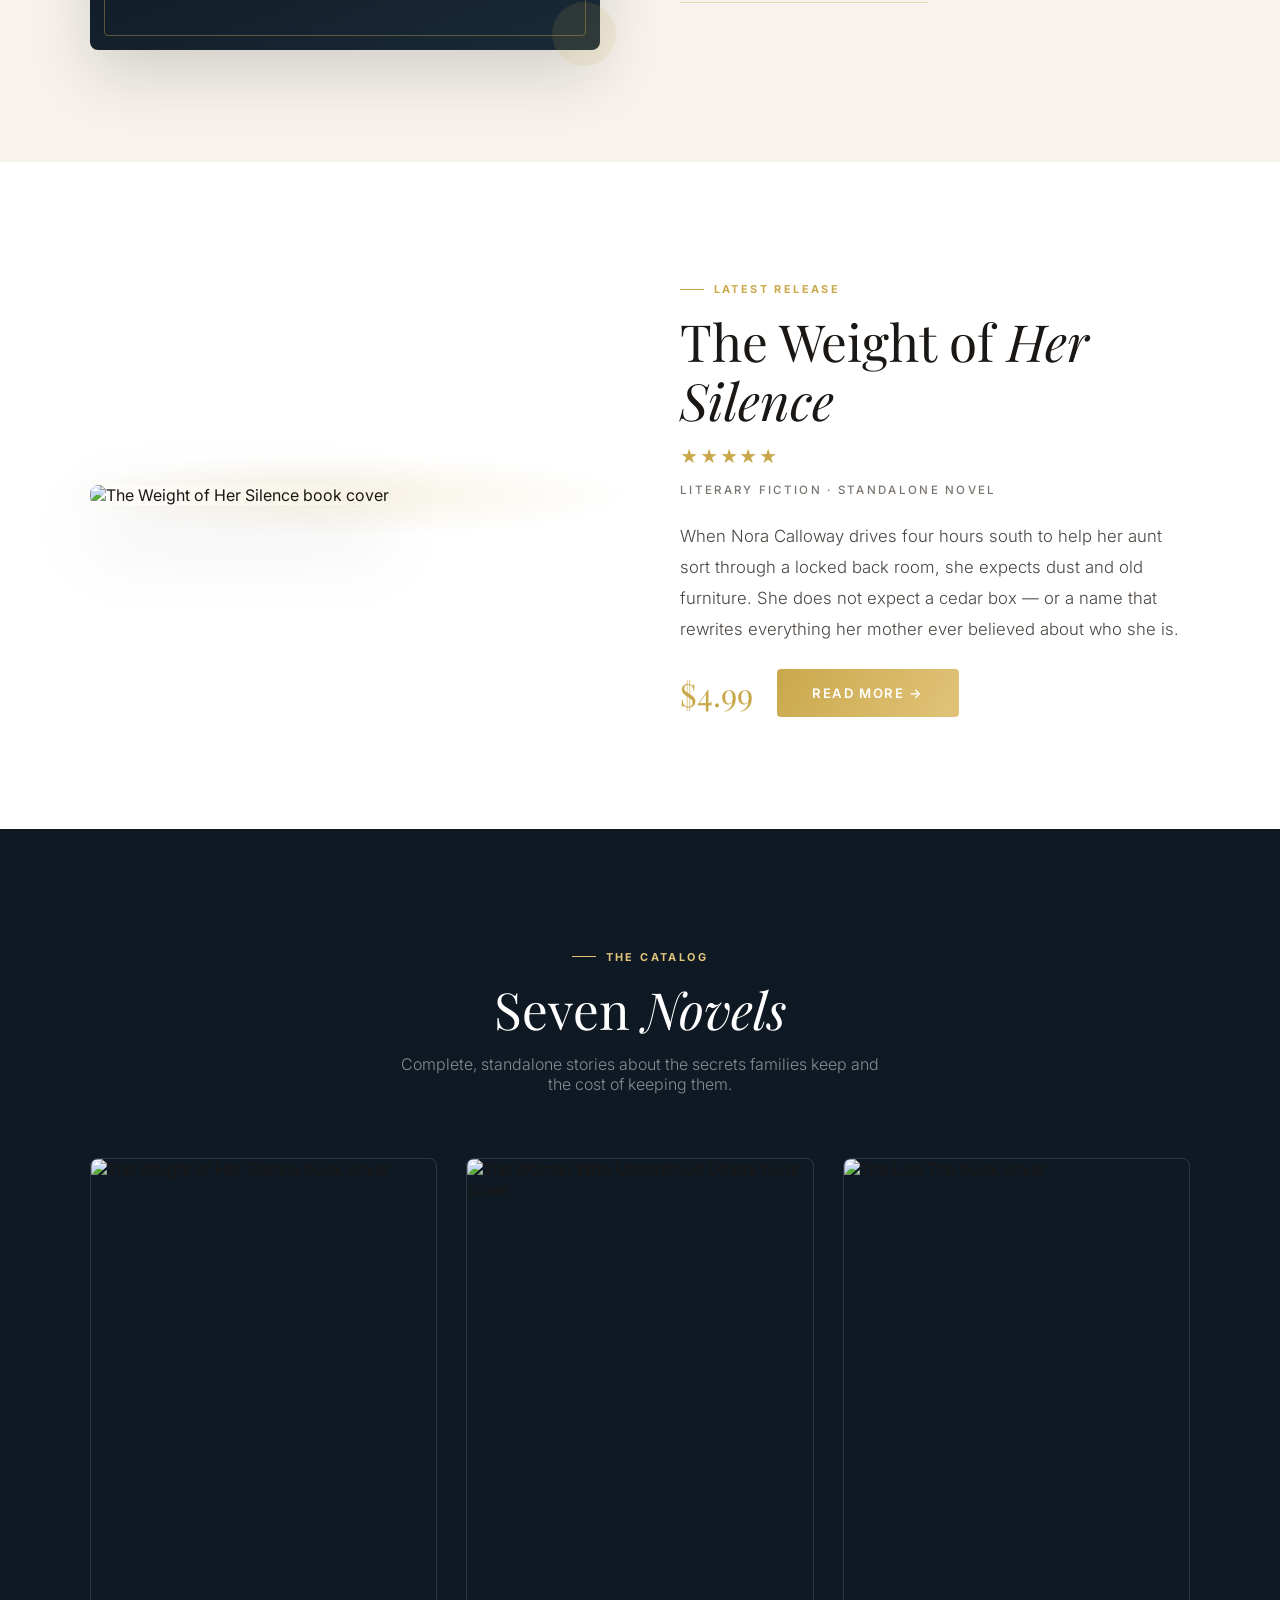
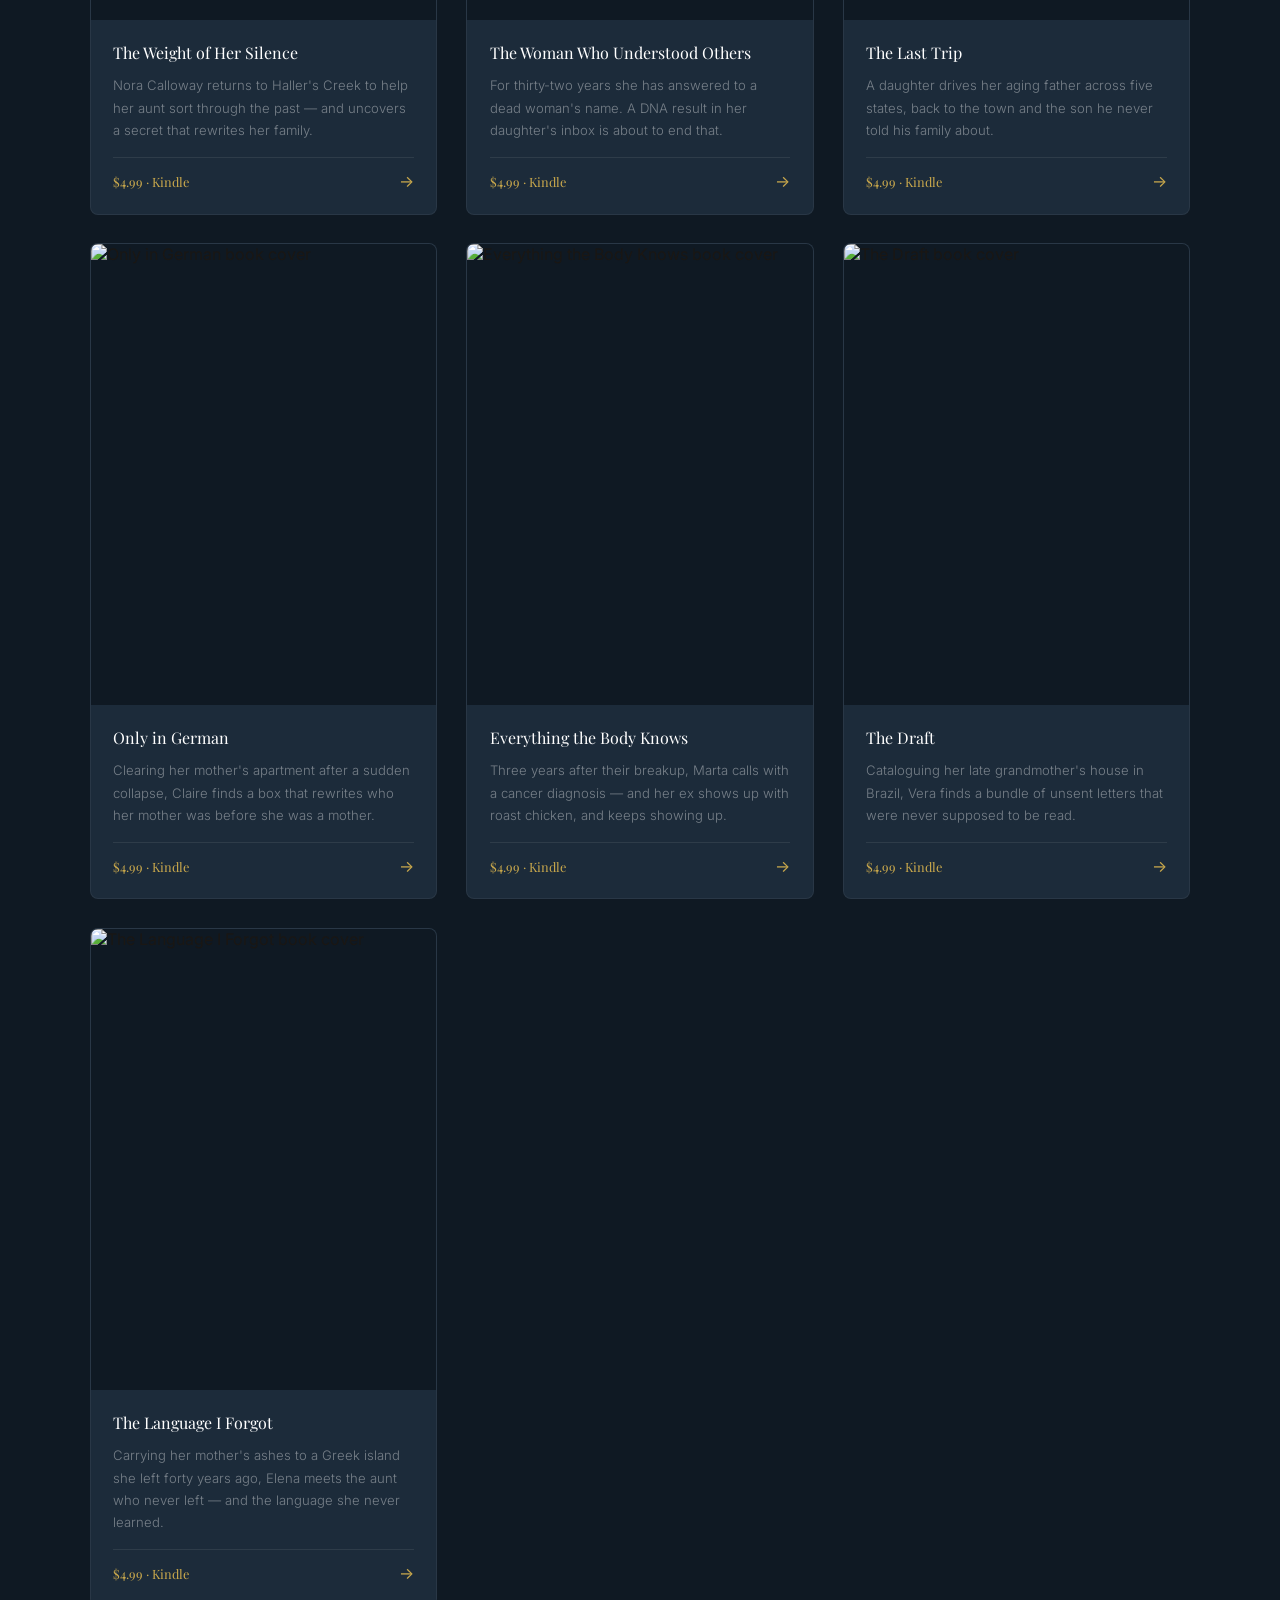
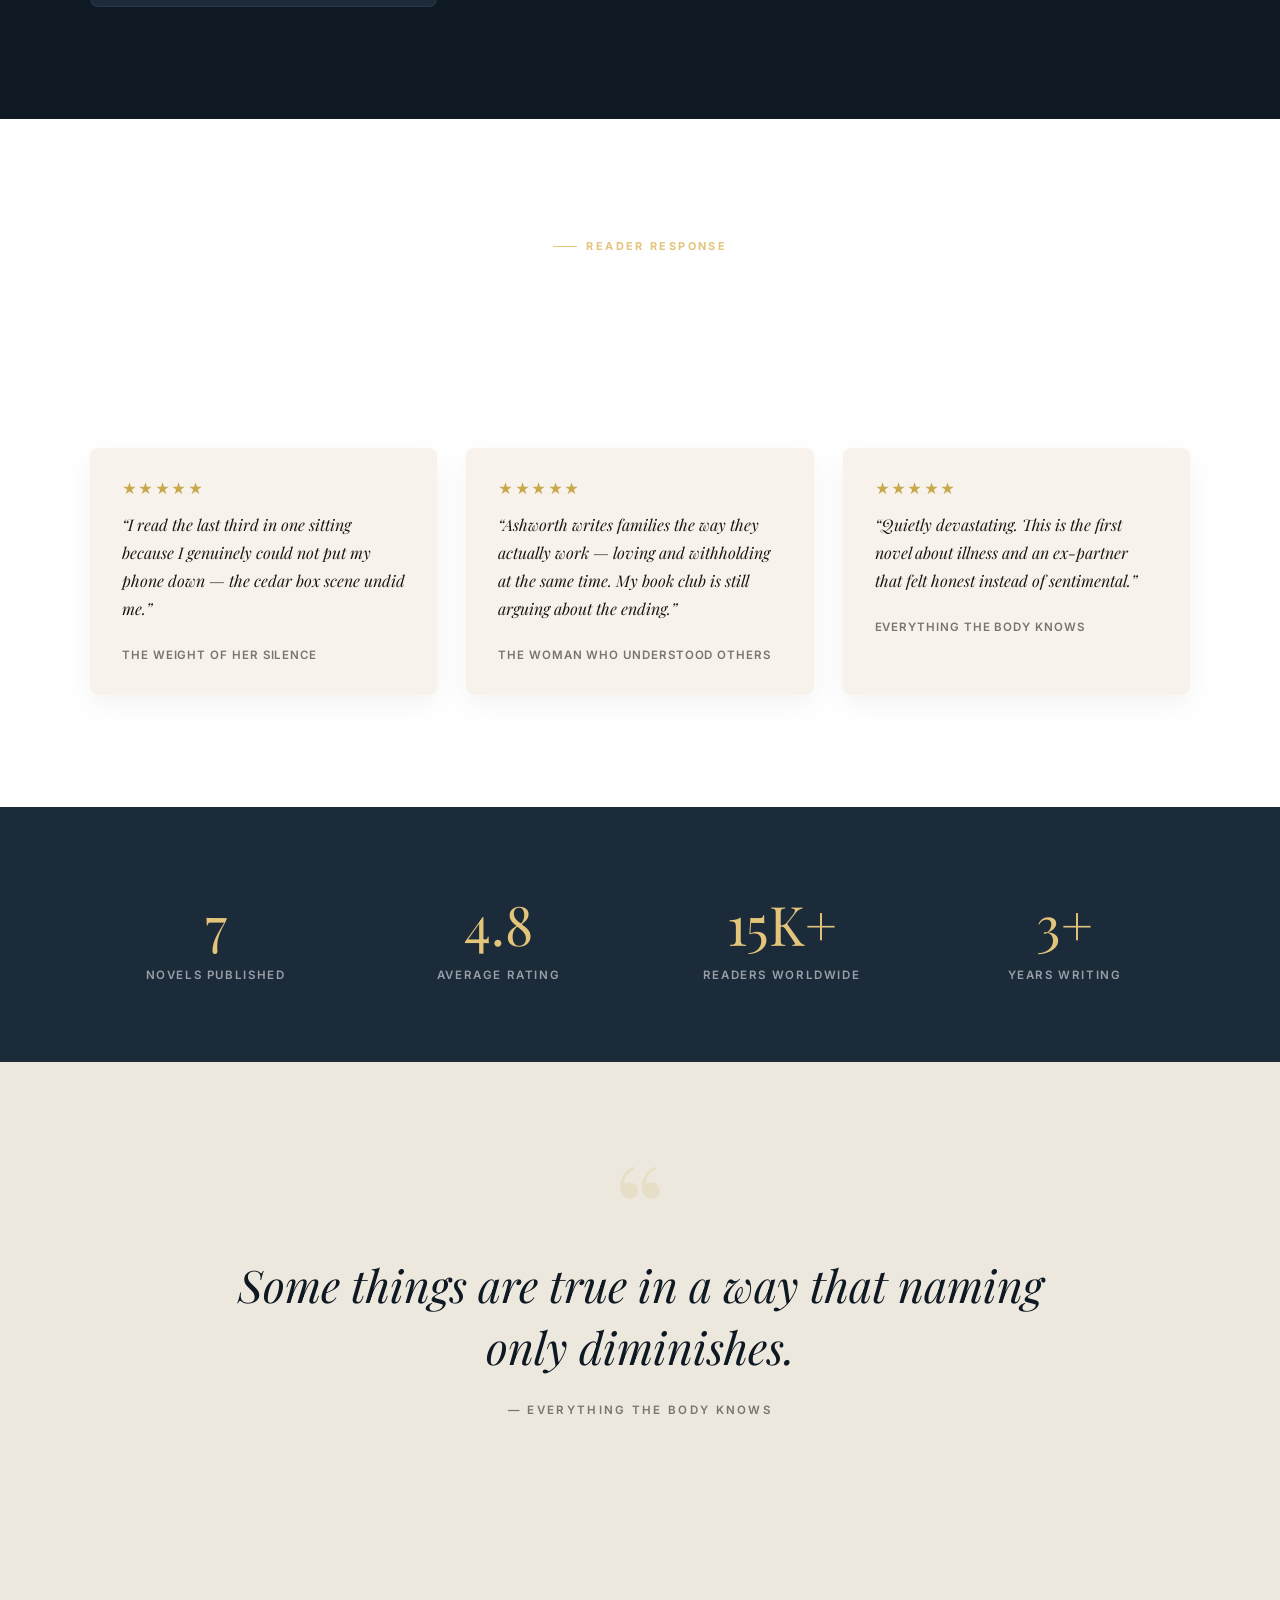
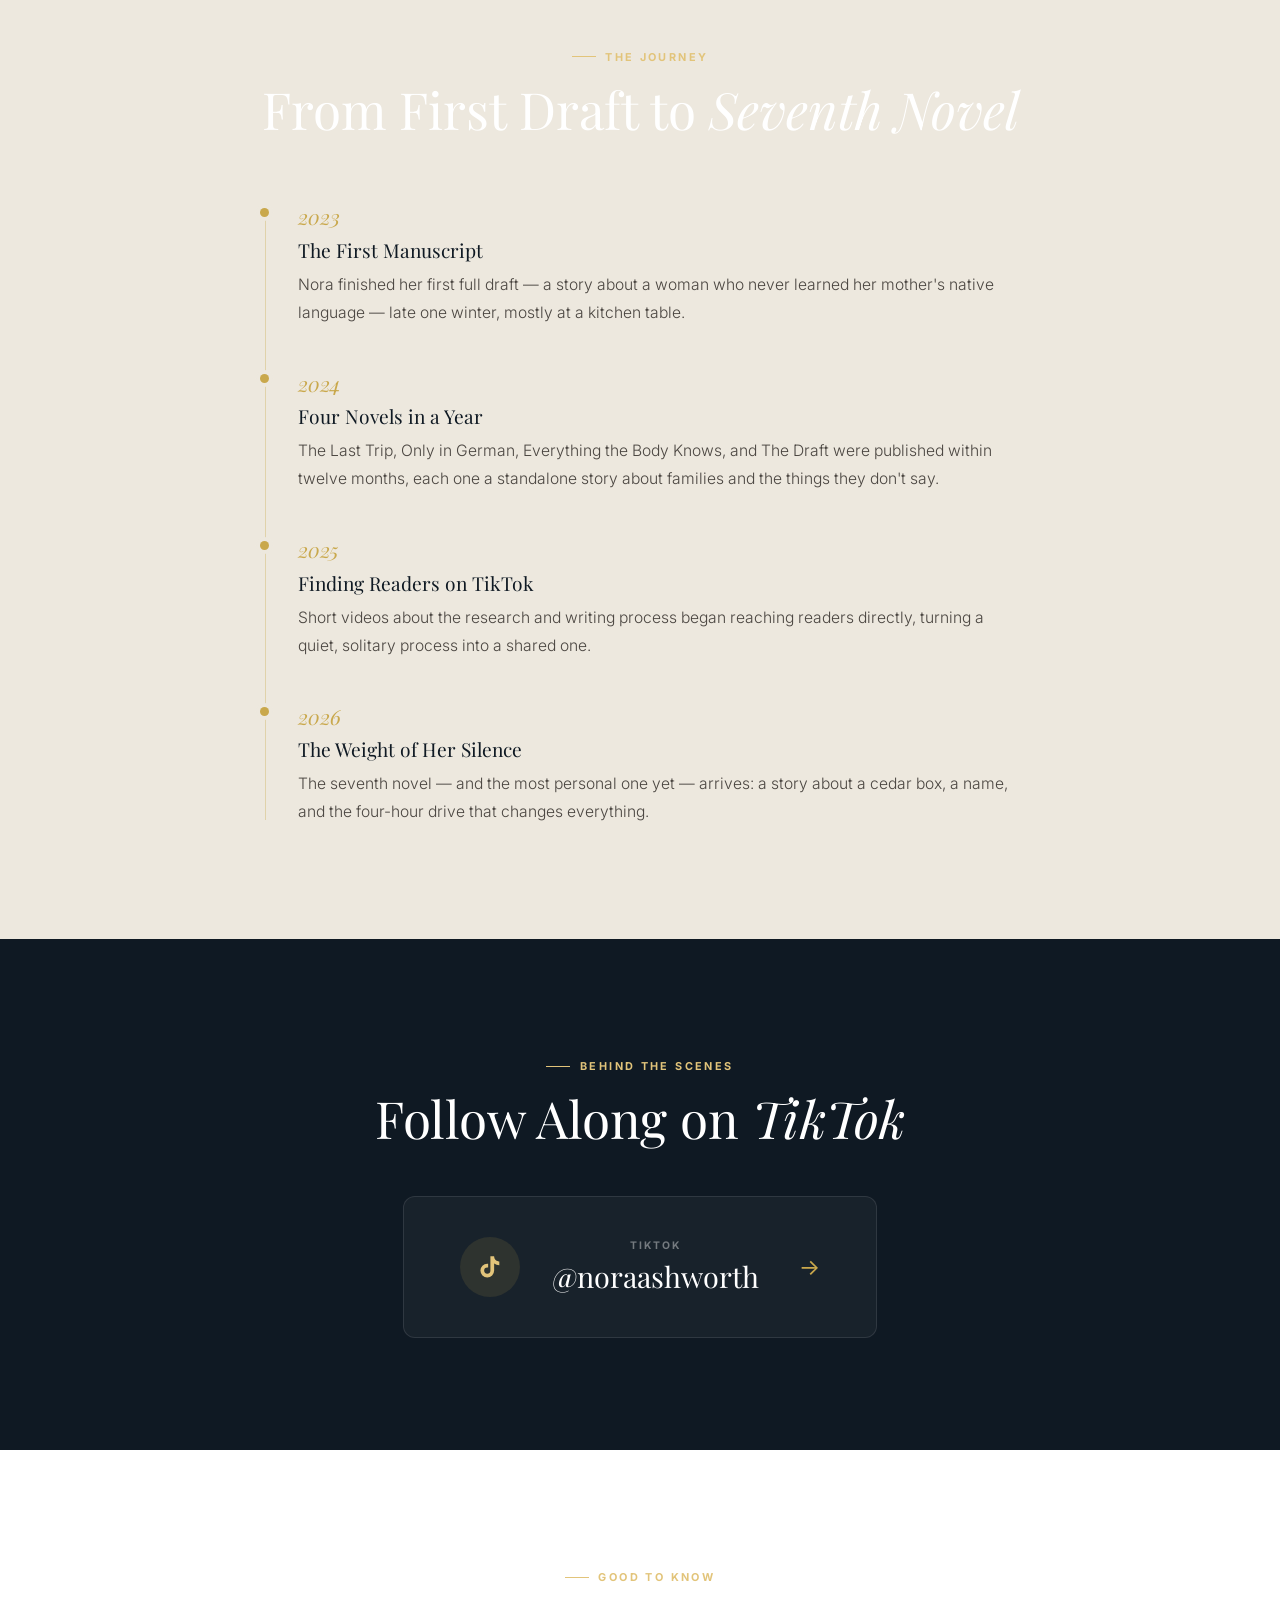
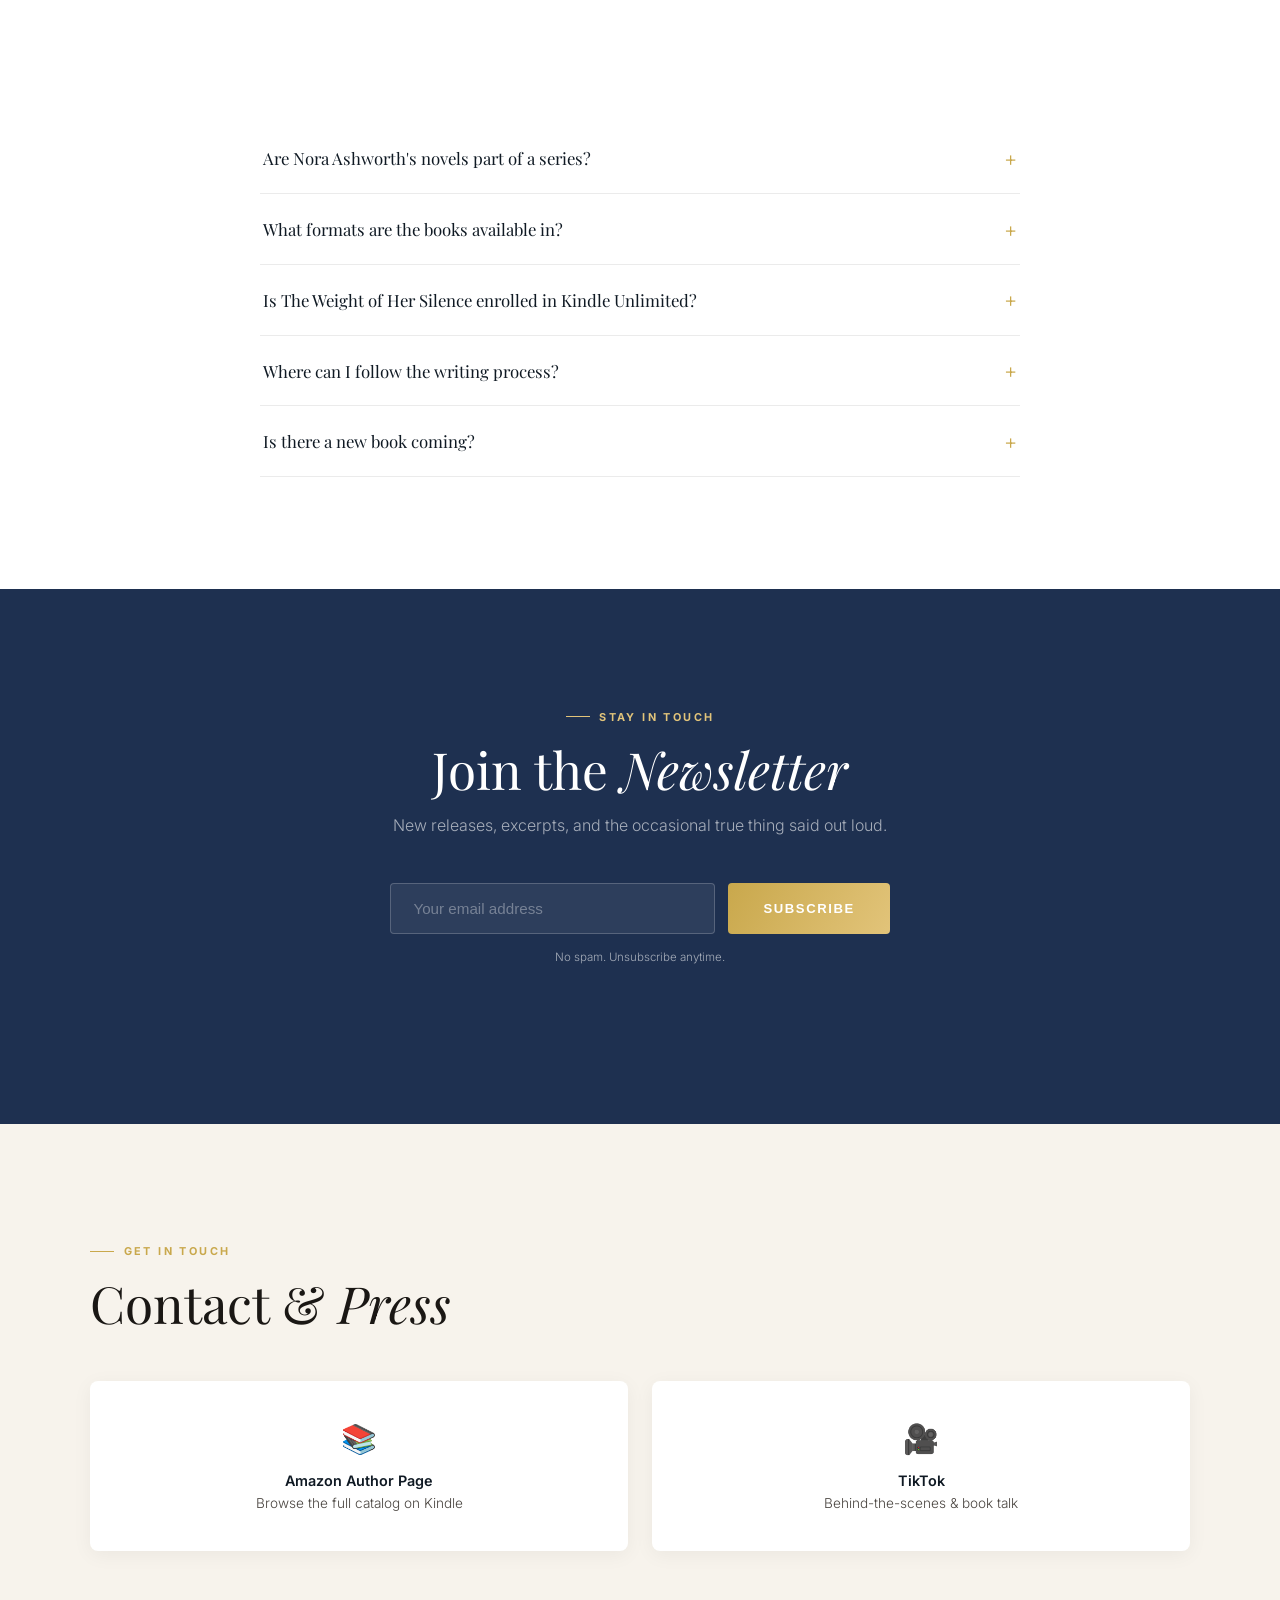
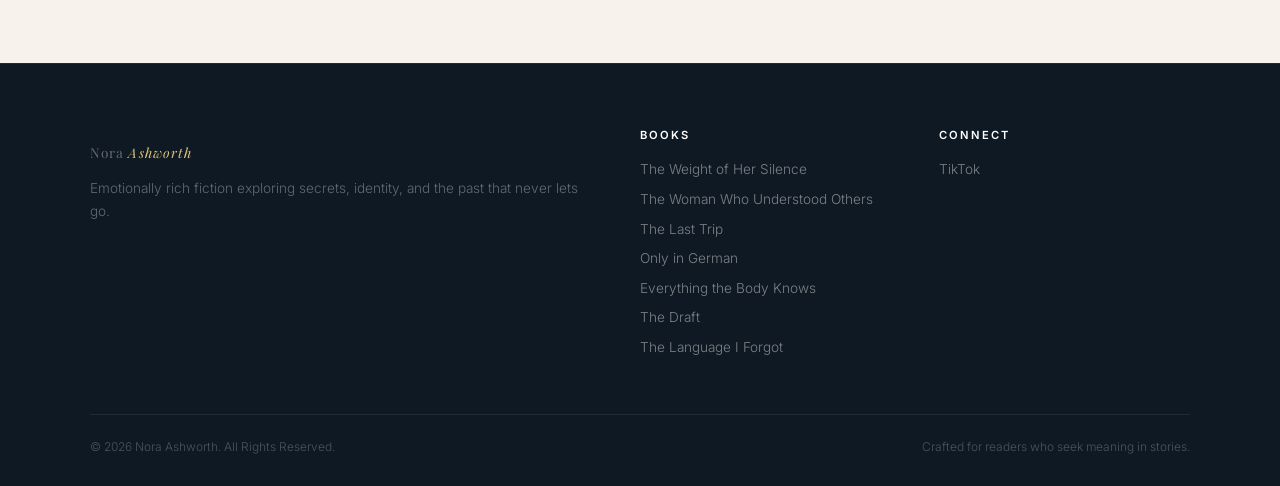
